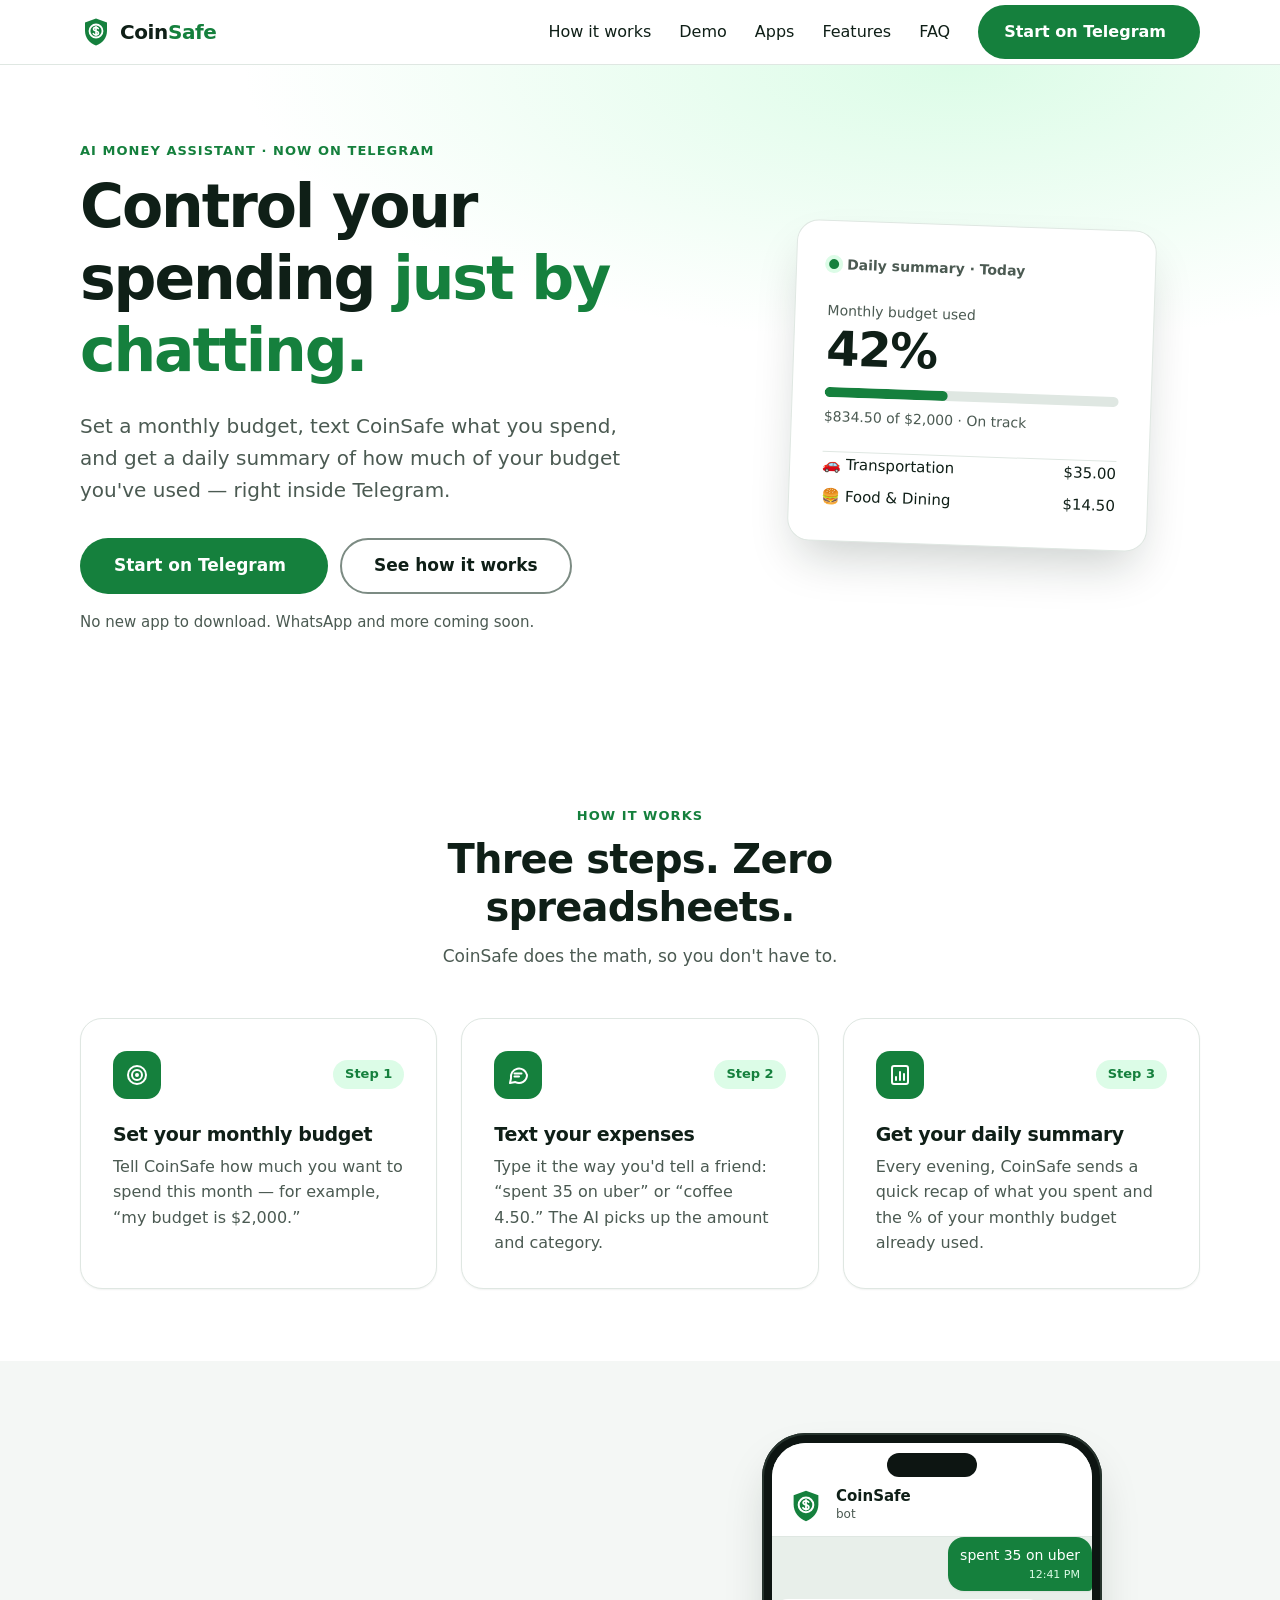
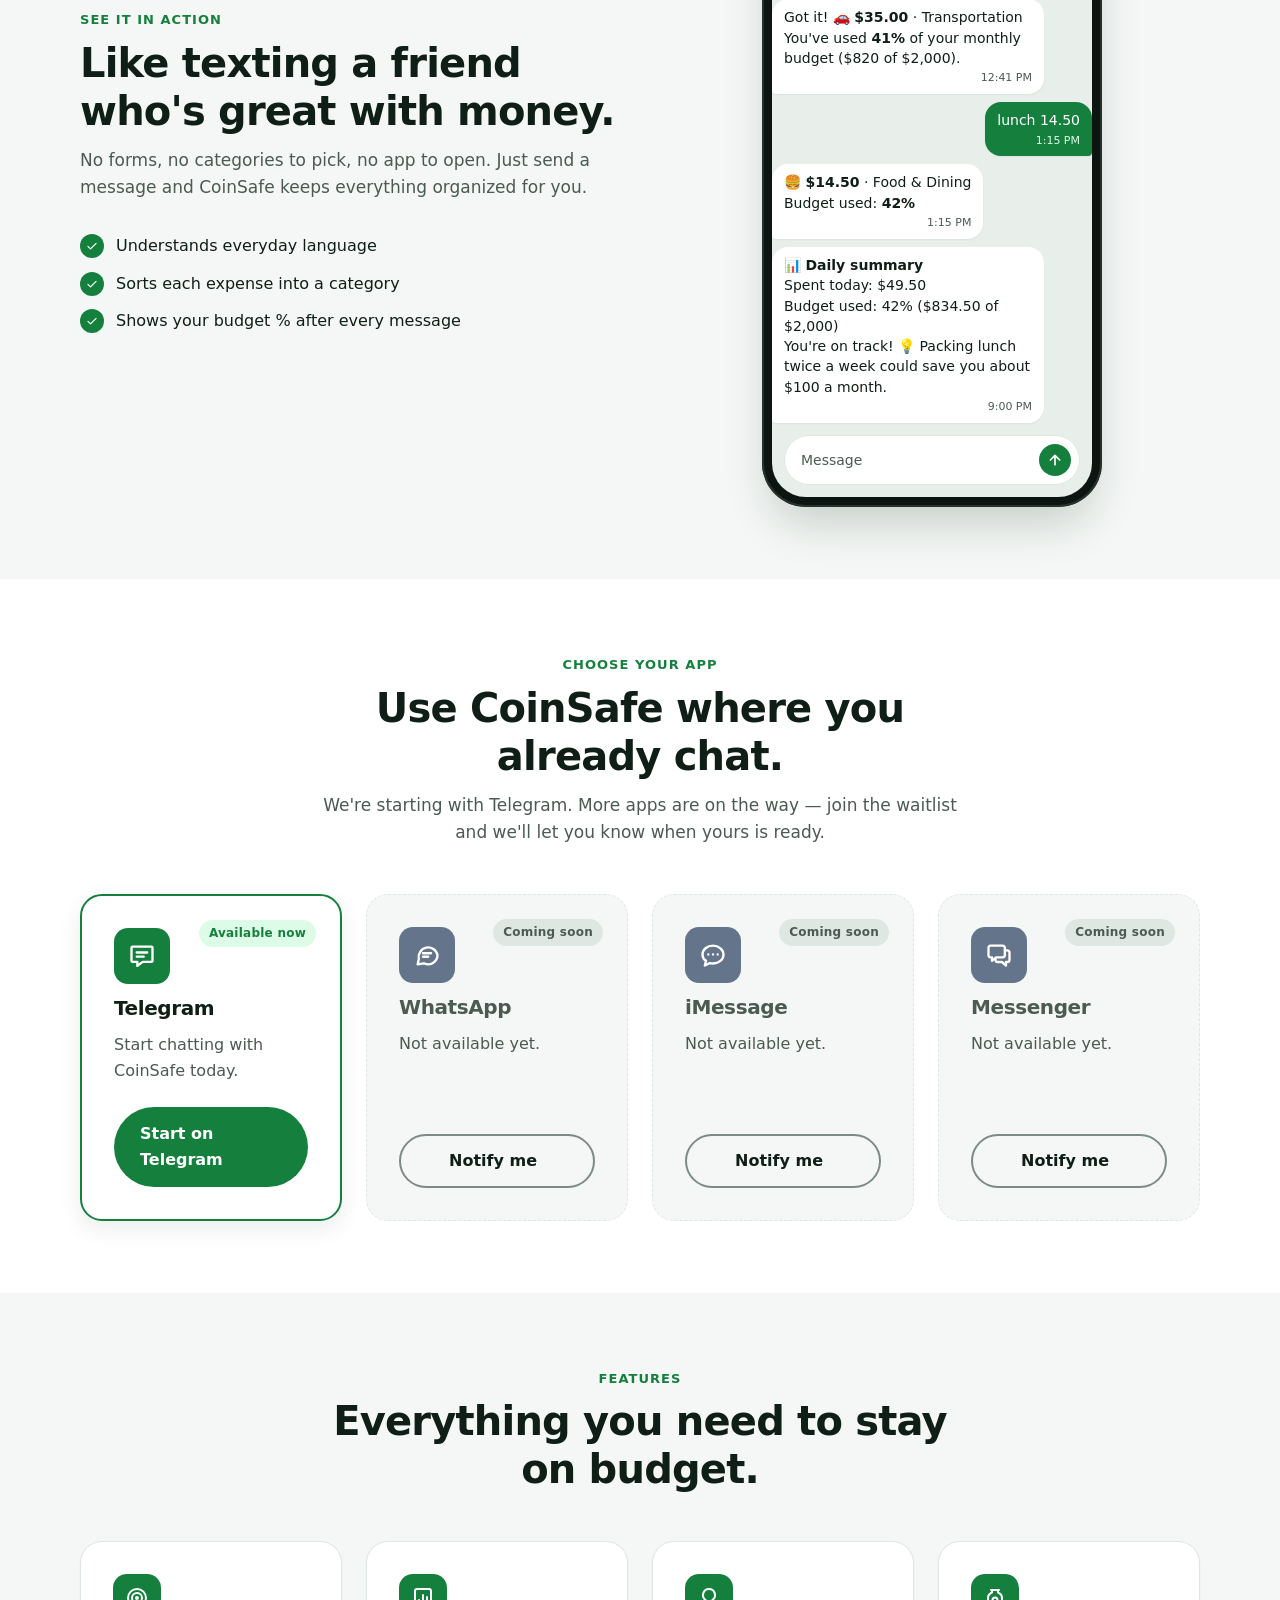
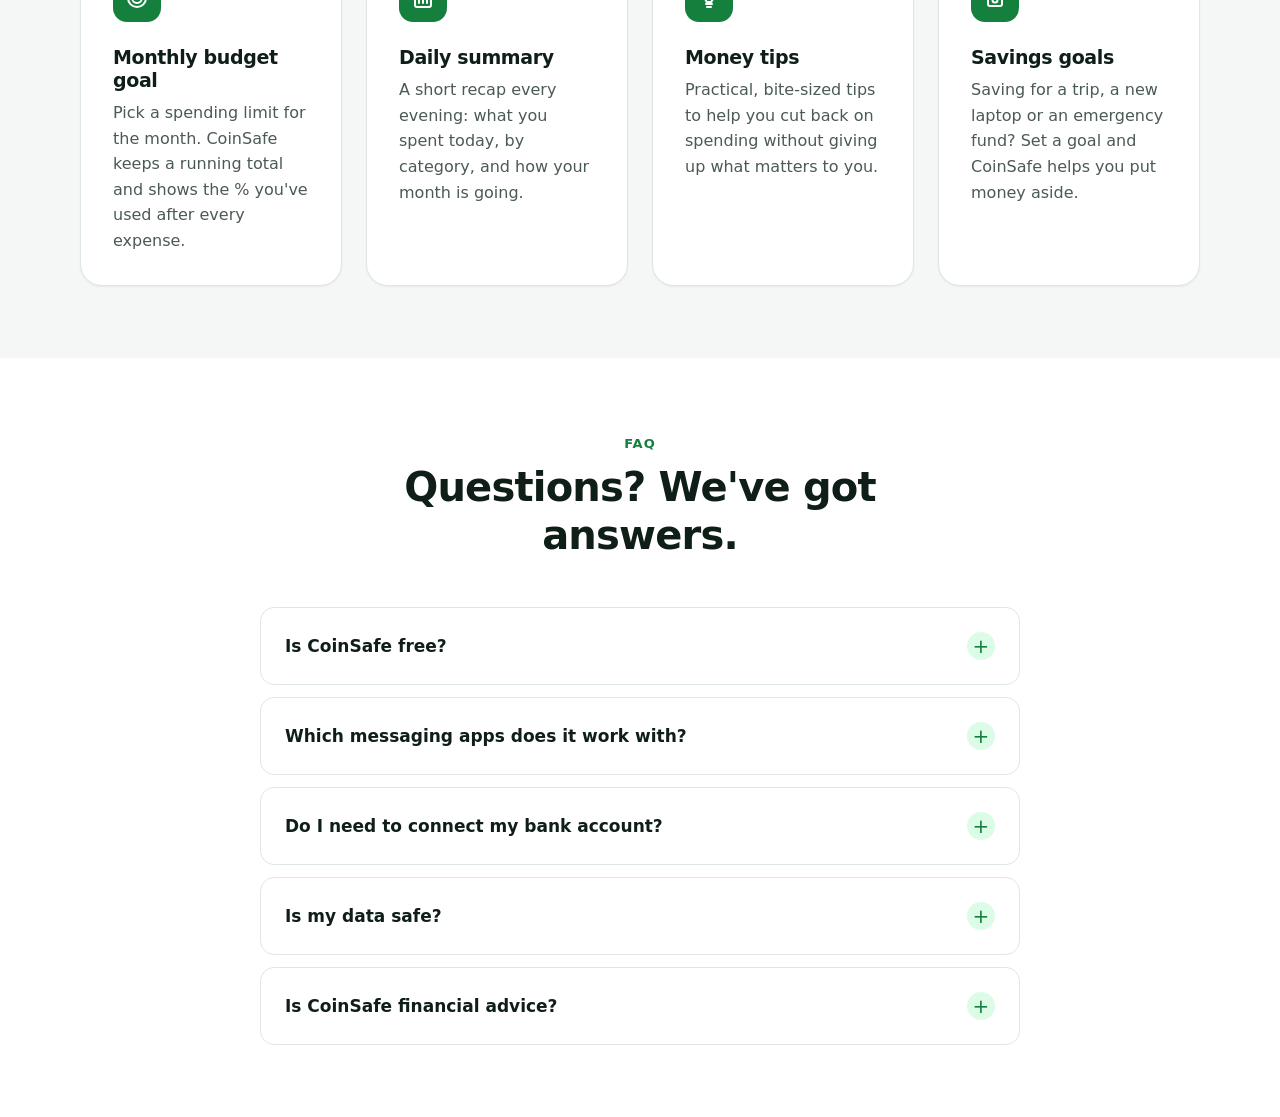
==== index.html @ ce244393 "Add features grid and FAQ accordion Co-Authored-By: Claude Opus 5.5 <noreply@anthropic.com>" ====
<!DOCTYPE html>
<html lang="en">
<head>
  <meta charset="UTF-8">
  <meta name="viewport" content="width=device-width, initial-scale=1">
  <title>CoinSafe — Your AI money assistant on Telegram</title>
  <meta name="description" content="Set a monthly budget, text your expenses to CoinSafe on Telegram, and get a daily summary of how much of your budget you've used.">
  <meta name="theme-color" content="#15803d">
  <meta name="color-scheme" content="light dark">

  <!-- Preview shown when the link is shared on social media / chat apps -->
  <meta property="og:type" content="website">
  <meta property="og:title" content="CoinSafe — Control your spending just by chatting">
  <meta property="og:description" content="An AI money assistant that lives in your messaging app. Now on Telegram.">

  <link rel="icon" href="assets/logo.svg" type="image/svg+xml">
  <link rel="stylesheet" href="styles.css">

  <!-- Adds the "js" class right away, so CSS knows JavaScript is available
       (used to hide elements that will be animated in on scroll). -->
  <script>document.documentElement.classList.add('js');</script>
  <!-- "defer" = download now, but only run after the HTML has been read -->
  <script src="script.js" defer></script>
</head>
<body>
  <!-- Lets keyboard users jump straight past the menu -->
  <a class="skip-link" href="#main">Skip to main content</a>

  <!-- =====================================================
       1. HEADER — logo + navigation
       ===================================================== -->
  <header class="site-header">
    <div class="container header-inner">
      <a class="logo" href="#main" aria-label="CoinSafe — back to top">
        <!-- Logo drawn in SVG: a shield (safety) with a coin (money) -->
        <svg viewBox="0 0 32 32" aria-hidden="true">
          <path d="M16 2.5 27 6.5v8.2c0 6.9-4.6 12.6-11 14.8C9.6 27.3 5 21.6 5 14.7V6.5L16 2.5z" fill="#15803d"/>
          <circle cx="16" cy="15" r="6.5" fill="none" stroke="#fff" stroke-width="1.8"/>
          <path d="M16 10.6v8.8M18.3 12.6c-.4-.7-1.3-1.2-2.4-1.2-1.4 0-2.4.8-2.4 1.8 0 2.5 5 1.3 5 3.8 0 1.1-1.1 1.9-2.6 1.9-1.1 0-2.1-.5-2.6-1.3" fill="none" stroke="#fff" stroke-width="1.6" stroke-linecap="round"/>
        </svg>
        <span>Coin<span class="logo-accent">Safe</span></span>
      </a>

      <!-- Hamburger button (mobile only). aria-expanded tells screen
           readers whether the menu is open; script.js updates it. -->
      <button class="nav-toggle" type="button" aria-expanded="false" aria-controls="site-nav" aria-label="Open menu">
        <span class="nav-toggle__bar"></span>
        <span class="nav-toggle__bar"></span>
        <span class="nav-toggle__bar"></span>
      </button>

      <nav id="site-nav" class="site-nav" aria-label="Main">
        <ul class="nav-list" role="list">
          <li><a class="nav-link" href="#how-it-works">How it works</a></li>
          <li><a class="nav-link" href="#demo">Demo</a></li>
          <li><a class="nav-link" href="#apps">Apps</a></li>
          <li><a class="nav-link" href="#features">Features</a></li>
          <li><a class="nav-link" href="#faq">FAQ</a></li>
          <li class="nav-cta">
            <!-- TODO: replace SEU_BOT_AQUI with your bot's username -->
            <a class="btn btn--primary" href="https://t.me/SEU_BOT_AQUI" target="_blank" rel="noopener noreferrer">
              Start on Telegram<span class="visually-hidden"> (opens in a new tab)</span>
            </a>
          </li>
        </ul>
      </nav>
    </div>
  </header>

  <main id="main">
    <!-- =====================================================
         2. HERO — the first thing visitors see
         ===================================================== -->
    <section class="hero" aria-labelledby="hero-title">
      <div class="container hero-inner">
        <div class="hero-content">
          <p class="eyebrow">AI money assistant · Now on Telegram</p>
          <h1 id="hero-title" class="hero-title">
            Control your spending <span class="text-accent">just by chatting.</span>
          </h1>
          <p class="hero-subtitle">
            Set a monthly budget, text CoinSafe what you spend, and get a daily
            summary of how much of your budget you've used — right inside Telegram.
          </p>
          <div class="hero-actions">
            <!-- TODO: replace SEU_BOT_AQUI with your bot's username -->
            <a class="btn btn--primary btn--lg" href="https://t.me/SEU_BOT_AQUI" target="_blank" rel="noopener noreferrer">
              Start on Telegram<span class="visually-hidden"> (opens in a new tab)</span>
            </a>
            <a class="btn btn--secondary btn--lg" href="#how-it-works">See how it works</a>
          </div>
          <p class="hero-note">No new app to download. WhatsApp and more coming soon.</p>
        </div>

        <!-- Decorative preview card. aria-hidden hides it from screen
             readers because the same info is in the chat demo below. -->
        <div class="hero-visual" aria-hidden="true">
          <div class="summary-card">
            <p class="summary-card__header"><span class="summary-card__dot"></span>Daily summary · Today</p>
            <p class="summary-card__label">Monthly budget used</p>
            <p class="summary-card__value">42%</p>
            <!-- The bar width comes from the --value variable -->
            <div class="progress"><div class="progress__bar" style="--value: 42%"></div></div>
            <p class="summary-card__meta">$834.50 of $2,000 · On track</p>
            <ul class="summary-card__list" role="list">
              <li><span>🚗 Transportation</span><span>$35.00</span></li>
              <li><span>🍔 Food &amp; Dining</span><span>$14.50</span></li>
            </ul>
          </div>
        </div>
      </div>
    </section>

    <!-- =====================================================
         3. HOW IT WORKS — 3 steps
         ===================================================== -->
    <section id="how-it-works" class="section" aria-labelledby="how-title">
      <div class="container">
        <header class="section-header reveal">
          <p class="eyebrow">How it works</p>
          <h2 id="how-title" class="section-title">Three steps. Zero spreadsheets.</h2>
          <p class="section-subtitle">CoinSafe does the math, so you don't have to.</p>
        </header>

        <!-- An ordered list (<ol>) because the steps have an order -->
        <ol class="steps reveal-group" role="list">
          <li class="card step reveal">
            <div class="step__top">
              <span class="icon-badge"><img src="assets/icons/target.svg" alt="Target icon" width="24" height="24"></span>
              <span class="step__number">Step 1</span>
            </div>
            <h3>Set your monthly budget</h3>
            <p>Tell CoinSafe how much you want to spend this month — for example, “my budget is $2,000.”</p>
          </li>
          <li class="card step reveal">
            <div class="step__top">
              <span class="icon-badge"><img src="assets/icons/chat.svg" alt="Chat bubble icon" width="24" height="24"></span>
              <span class="step__number">Step 2</span>
            </div>
            <h3>Text your expenses</h3>
            <p>Type it the way you'd tell a friend: “spent 35 on uber” or “coffee 4.50.” The AI picks up the amount and category.</p>
          </li>
          <li class="card step reveal">
            <div class="step__top">
              <span class="icon-badge"><img src="assets/icons/chart.svg" alt="Bar chart icon" width="24" height="24"></span>
              <span class="step__number">Step 3</span>
            </div>
            <h3>Get your daily summary</h3>
            <p>Every evening, CoinSafe sends a quick recap of what you spent and the % of your monthly budget already used.</p>
          </li>
        </ol>
      </div>
    </section>

    <!-- =====================================================
         4. DEMO — phone mockup with a sample conversation
         ===================================================== -->
    <section id="demo" class="section section--alt" aria-labelledby="demo-title">
      <div class="container demo-inner">
        <div class="demo-text reveal">
          <p class="eyebrow">See it in action</p>
          <h2 id="demo-title" class="section-title">Like texting a friend who's great with money.</h2>
          <p class="section-subtitle">
            No forms, no categories to pick, no app to open. Just send a message
            and CoinSafe keeps everything organized for you.
          </p>
          <ul class="checklist" role="list">
            <li>Understands everyday language</li>
            <li>Sorts each expense into a category</li>
            <li>Shows your budget % after every message</li>
          </ul>
        </div>

        <!-- The phone is pure HTML/CSS. The conversation is a real list,
             so screen readers can read it in order. -->
        <div class="phone reveal">
          <div class="phone__screen">
            <div class="chat-header">
              <svg class="chat-header__avatar" viewBox="0 0 32 32" aria-hidden="true">
                <path d="M16 2.5 27 6.5v8.2c0 6.9-4.6 12.6-11 14.8C9.6 27.3 5 21.6 5 14.7V6.5L16 2.5z" fill="#15803d"/>
                <circle cx="16" cy="15" r="6.5" fill="none" stroke="#fff" stroke-width="1.8"/>
                <path d="M16 10.6v8.8M18.3 12.6c-.4-.7-1.3-1.2-2.4-1.2-1.4 0-2.4.8-2.4 1.8 0 2.5 5 1.3 5 3.8 0 1.1-1.1 1.9-2.6 1.9-1.1 0-2.1-.5-2.6-1.3" fill="none" stroke="#fff" stroke-width="1.6" stroke-linecap="round"/>
              </svg>
              <div>
                <p class="chat-header__name">CoinSafe</p>
                <p class="chat-header__status">bot</p>
              </div>
            </div>

            <ol class="chat" role="list" aria-label="Example conversation with the CoinSafe bot">
              <li class="msg msg--user">
                <span class="visually-hidden">You: </span>spent 35 on uber
                <span class="msg__time">12:41 PM</span>
              </li>
              <li class="msg msg--bot">
                <span class="visually-hidden">CoinSafe: </span>Got it! 🚗 <strong>$35.00</strong> · Transportation<br>
                You've used <strong>41%</strong> of your monthly budget ($820 of $2,000).
                <span class="msg__time">12:41 PM</span>
              </li>
              <li class="msg msg--user">
                <span class="visually-hidden">You: </span>lunch 14.50
                <span class="msg__time">1:15 PM</span>
              </li>
              <li class="msg msg--bot">
                <span class="visually-hidden">CoinSafe: </span>🍔 <strong>$14.50</strong> · Food &amp; Dining<br>
                Budget used: <strong>42%</strong>
                <span class="msg__time">1:15 PM</span>
              </li>
              <li class="msg msg--bot">
                <span class="visually-hidden">CoinSafe: </span>📊 <strong>Daily summary</strong><br>
                Spent today: $49.50<br>
                Budget used: 42% ($834.50 of $2,000)<br>
                You're on track! 💡 Packing lunch twice a week could save you about $100 a month.
                <span class="msg__time">9:00 PM</span>
              </li>
            </ol>

            <!-- Fake input bar, just for looks -->
            <div class="chat-input" aria-hidden="true">
              <span>Message</span>
              <span class="chat-input__send">
                <svg viewBox="0 0 24 24" width="16" height="16" fill="none" stroke="#fff" stroke-width="2.5" stroke-linecap="round" stroke-linejoin="round"><path d="M12 19V5M5 12l7-7 7 7"/></svg>
              </span>
            </div>
          </div>
        </div>
      </div>
    </section>

    <!-- =====================================================
         5. CHOOSE YOUR APP — Telegram live, others coming soon
         Icons are generic chat bubbles, not official logos.
         ===================================================== -->
    <section id="apps" class="section" aria-labelledby="apps-title">
      <div class="container">
        <header class="section-header reveal">
          <p class="eyebrow">Choose your app</p>
          <h2 id="apps-title" class="section-title">Use CoinSafe where you already chat.</h2>
          <p class="section-subtitle">
            We're starting with Telegram. More apps are on the way — join the
            waitlist and we'll let you know when yours is ready.
          </p>
        </header>

        <ul class="apps-grid reveal-group" role="list">
          <li class="app-card app-card--active reveal">
            <span class="badge badge--live">Available now</span>
            <span class="icon-badge icon-badge--lg"><img src="assets/icons/chat-square.svg" alt="Chat bubble icon" width="28" height="28"></span>
            <h3>Telegram</h3>
            <p>Start chatting with CoinSafe today.</p>
            <!-- TODO: replace SEU_BOT_AQUI with your bot's username -->
            <a class="btn btn--primary btn--block" href="https://t.me/SEU_BOT_AQUI" target="_blank" rel="noopener noreferrer">
              Start on Telegram<span class="visually-hidden"> (opens in a new tab)</span>
            </a>
          </li>

          <!-- "Coming soon" cards: the card itself is not a link.
               Only the "Notify me" button is interactive.
               data-notify tells script.js which app to pre-select. -->
          <li class="app-card app-card--soon reveal">
            <span class="badge badge--soon">Coming soon</span>
            <span class="icon-badge icon-badge--lg"><img src="assets/icons/chat.svg" alt="Chat bubble icon" width="28" height="28"></span>
            <h3>WhatsApp</h3>
            <p>Not available yet.</p>
            <button class="btn btn--secondary btn--block" type="button" data-notify="whatsapp" aria-haspopup="dialog">
              Notify me<span class="visually-hidden"> when CoinSafe is on WhatsApp</span>
            </button>
          </li>
          <li class="app-card app-card--soon reveal">
            <span class="badge badge--soon">Coming soon</span>
            <span class="icon-badge icon-badge--lg"><img src="assets/icons/chat-dots.svg" alt="Chat bubble with dots icon" width="28" height="28"></span>
            <h3>iMessage</h3>
            <p>Not available yet.</p>
            <button class="btn btn--secondary btn--block" type="button" data-notify="imessage" aria-haspopup="dialog">
              Notify me<span class="visually-hidden"> when CoinSafe is on iMessage</span>
            </button>
          </li>
          <li class="app-card app-card--soon reveal">
            <span class="badge badge--soon">Coming soon</span>
            <span class="icon-badge icon-badge--lg"><img src="assets/icons/chats.svg" alt="Two chat bubbles icon" width="28" height="28"></span>
            <h3>Messenger</h3>
            <p>Not available yet.</p>
            <button class="btn btn--secondary btn--block" type="button" data-notify="messenger" aria-haspopup="dialog">
              Notify me<span class="visually-hidden"> when CoinSafe is on Messenger</span>
            </button>
          </li>
        </ul>
      </div>
    </section>

    <!-- =====================================================
         7. FEATURES
         ===================================================== -->
    <section id="features" class="section section--alt" aria-labelledby="features-title">
      <div class="container">
        <header class="section-header reveal">
          <p class="eyebrow">Features</p>
          <h2 id="features-title" class="section-title">Everything you need to stay on budget.</h2>
        </header>

        <ul class="features-grid reveal-group" role="list">
          <li class="card feature-card reveal">
            <span class="icon-badge"><img src="assets/icons/target.svg" alt="Target icon" width="24" height="24"></span>
            <h3>Monthly budget goal</h3>
            <p>Pick a spending limit for the month. CoinSafe keeps a running total and shows the % you've used after every expense.</p>
          </li>
          <li class="card feature-card reveal">
            <span class="icon-badge"><img src="assets/icons/chart.svg" alt="Bar chart icon" width="24" height="24"></span>
            <h3>Daily summary</h3>
            <p>A short recap every evening: what you spent today, by category, and how your month is going.</p>
          </li>
          <li class="card feature-card reveal">
            <span class="icon-badge"><img src="assets/icons/lightbulb.svg" alt="Light bulb icon" width="24" height="24"></span>
            <h3>Money tips</h3>
            <p>Practical, bite-sized tips to help you cut back on spending without giving up what matters to you.</p>
          </li>
          <li class="card feature-card reveal">
            <span class="icon-badge"><img src="assets/icons/savings.svg" alt="Savings jar icon" width="24" height="24"></span>
            <h3>Savings goals</h3>
            <p>Saving for a trip, a new laptop or an emergency fund? Set a goal and CoinSafe helps you put money aside.</p>
          </li>
        </ul>
      </div>
    </section>

    <!-- =====================================================
         8. FAQ — <details>/<summary> is a native accordion:
         keyboard-accessible with zero JavaScript.
         name="faq" makes only one answer open at a time
         (in browsers that support it).
         ===================================================== -->
    <section id="faq" class="section" aria-labelledby="faq-title">
      <div class="container">
        <header class="section-header reveal">
          <p class="eyebrow">FAQ</p>
          <h2 id="faq-title" class="section-title">Questions? We've got answers.</h2>
        </header>

        <div class="faq-list">
          <details class="faq-item reveal" name="faq">
            <summary>Is CoinSafe free?</summary>
            <div class="faq-answer">
              <p>CoinSafe is in early access and free to try. If we ever introduce paid plans, we'll tell you clearly before anything changes.</p>
            </div>
          </details>

          <details class="faq-item reveal" name="faq">
            <summary>Which messaging apps does it work with?</summary>
            <div class="faq-answer">
              <p>Right now, CoinSafe works on Telegram only. WhatsApp, iMessage and Messenger are coming soon — <a href="#apps">join the waitlist</a> to hear when your app is ready.</p>
            </div>
          </details>

          <details class="faq-item reveal" name="faq">
            <summary>Do I need to connect my bank account?</summary>
            <div class="faq-answer">
              <p>No. You simply tell CoinSafe what you spent by sending a message. It doesn't ask for your bank login or card numbers.</p>
            </div>
          </details>

          <details class="faq-item reveal" name="faq">
            <summary>Is my data safe?</summary>
            <div class="faq-answer">
              <p>We aim to collect only what's needed to track your spending and send your summaries, and we're continuing to improve how we protect it. Please avoid sharing sensitive information like passwords or full card numbers in the chat. You can read more in our <a href="privacy.html">Privacy Policy</a>.</p>
            </div>
          </details>

          <details class="faq-item reveal" name="faq">
            <summary>Is CoinSafe financial advice?</summary>
            <div class="faq-answer">
              <p>No. CoinSafe's tips are general, educational information to help you build better money habits. For decisions about investing, taxes or debt, talk to a qualified professional.</p>
            </div>
          </details>
        </div>
      </div>
    </section>

    <!-- SECTIONS -->
  </main>

  <!-- =====================================================
       6. WAITLIST — pop-up form opened by "Notify me"
       <dialog> is a native HTML pop-up: it traps focus,
       closes with Esc and darkens the page behind it.
       ===================================================== -->
  <dialog id="waitlist-dialog" class="dialog" aria-labelledby="waitlist-title">
    <div class="dialog__content">
      <button class="dialog__close" type="button" data-close-dialog aria-label="Close">
        <svg viewBox="0 0 24 24" width="22" height="22" fill="none" stroke="currentColor" stroke-width="2" stroke-linecap="round" aria-hidden="true"><path d="M6 6l12 12M18 6L6 18"/></svg>
      </button>

      <!-- View 1: the form -->
      <div data-waitlist-form-view>
        <h2 id="waitlist-title">Get notified</h2>
        <p class="dialog__text">Leave your email and pick the apps you use. We'll let you know when CoinSafe arrives there.</p>

        <!-- novalidate: we show our own friendly error messages via JS -->
        <form id="waitlist-form" class="waitlist-form" novalidate>
          <div class="field">
            <label class="field__label" for="waitlist-email">Email address</label>
            <input class="input" type="email" id="waitlist-email" name="email" autocomplete="email"
                   placeholder="you@example.com" required aria-describedby="waitlist-email-error">
            <p class="field__error" id="waitlist-email-error" aria-live="polite"></p>
          </div>

          <!-- fieldset + legend group the checkboxes under one question -->
          <fieldset class="field fieldset" aria-describedby="waitlist-apps-error">
            <legend class="field__label">Which apps do you want?</legend>
            <div class="checkbox-group">
              <label class="checkbox"><input type="checkbox" name="apps" value="whatsapp"> WhatsApp</label>
              <label class="checkbox"><input type="checkbox" name="apps" value="imessage"> iMessage</label>
              <label class="checkbox"><input type="checkbox" name="apps" value="messenger"> Messenger</label>
            </div>
            <p class="field__error" id="waitlist-apps-error" aria-live="polite"></p>
          </fieldset>

          <button class="btn btn--primary btn--block" type="submit">Join the waitlist</button>
          <p class="field__error form-error" aria-live="polite" data-form-error></p>
          <p class="form-note">We'll only use your email to tell you about CoinSafe launches.</p>
        </form>
      </div>

      <!-- View 2: success message (hidden until the form is sent) -->
      <div class="dialog__success" data-waitlist-success hidden tabindex="-1">
        <span class="success-icon"><img src="assets/icons/check.svg" alt="" width="28" height="28"></span>
        <h2>You're on the list!</h2>
        <p class="dialog__text">Thanks! We'll email <strong data-success-email></strong> as soon as CoinSafe is ready on your app.</p>
        <button class="btn btn--primary btn--block" type="button" data-close-dialog>Done</button>
      </div>
    </div>
  </dialog>

  <!-- FOOTER -->
</body>
</html>
---- styles.css ----
/* =========================================================
   CoinSafe — styles.css

   Mobile-first: the base styles are for small screens.
   Media queries with (min-width: ...) add layout for
   bigger screens.
   ========================================================= */


/* ---------------------------------------------------------
   1. Design tokens (CSS variables)
   Change a value here and it updates everywhere.
   --------------------------------------------------------- */
:root {
  /* Brand colors that never change between light/dark mode */
  --color-brand: #15803d;          /* logo, icon badges, user chat bubbles */
  --color-icon-muted: #64748b;     /* "coming soon" icons */

  /* Light mode (default) */
  --color-primary: #15803d;        /* buttons, links, accents */
  --color-primary-hover: #166534;
  --color-on-primary: #ffffff;     /* text placed on top of --color-primary */
  --color-primary-soft: #dcfce7;   /* light green backgrounds */
  --color-bg: #ffffff;
  --color-surface: #f4f7f5;        /* alternate sections */
  --color-surface-raised: #ffffff; /* cards */
  --color-text: #0f1f17;
  --color-muted: #4b5a52;
  --color-border: #dfe7e2;
  --color-input-border: #7c8b83;
  --color-error: #b91c1c;
  --chat-bg: #e8efea;

  --shadow-sm: 0 1px 2px rgb(15 31 23 / 0.06);
  --shadow: 0 8px 24px rgb(15 31 23 / 0.08);
  --shadow-lg: 0 24px 48px -12px rgb(15 31 23 / 0.22);

  /* Spacing scale (1rem = 16px) */
  --space-1: 0.25rem;
  --space-2: 0.5rem;
  --space-3: 0.75rem;
  --space-4: 1rem;
  --space-5: 1.5rem;
  --space-6: 2rem;
  --space-7: 3rem;
  --space-8: 4.5rem;
  --space-9: 6rem;

  --radius-sm: 10px;
  --radius: 14px;
  --radius-lg: 22px;
  --radius-full: 999px;

  --container: 1120px;
  --font-sans: system-ui, -apple-system, "Segoe UI", Roboto, "Helvetica Neue", Arial, sans-serif;
  --transition: 200ms ease;
}

/* Dark mode: follows the user's operating system setting.
   We only redefine the variables — every rule that uses them
   updates automatically. */
@media (prefers-color-scheme: dark) {
  :root {
    --color-primary: #4ade80;
    --color-primary-hover: #86efac;
    --color-on-primary: #052e16;
    --color-primary-soft: #133524;
    --color-bg: #0b1310;
    --color-surface: #111c17;
    --color-surface-raised: #16241e;
    --color-text: #e8f0eb;
    --color-muted: #a6b8ae;
    --color-border: #24352d;
    --color-input-border: #5f7268;
    --color-error: #f87171;
    --chat-bg: #0e1814;

    --shadow-sm: 0 1px 2px rgb(0 0 0 / 0.3);
    --shadow: 0 8px 24px rgb(0 0 0 / 0.35);
    --shadow-lg: 0 24px 48px -12px rgb(0 0 0 / 0.6);
  }
}


/* ---------------------------------------------------------
   2. Reset & base
   --------------------------------------------------------- */
*,
*::before,
*::after {
  box-sizing: border-box; /* padding/border are included in width */
}

* {
  margin: 0;
}

/* Smooth scrolling for menu links — only if the user is OK with motion */
@media (prefers-reduced-motion: no-preference) {
  html {
    scroll-behavior: smooth;
  }
}

body {
  font-family: var(--font-sans);
  font-size: 1rem;
  line-height: 1.6;
  color: var(--color-text);
  background: var(--color-bg);
  -webkit-font-smoothing: antialiased;
}

img,
svg {
  display: block;
  max-width: 100%;
}

a {
  color: var(--color-primary);
}

a:hover {
  color: var(--color-primary-hover);
}

button,
input {
  font: inherit;
  color: inherit;
}

h1,
h2,
h3 {
  line-height: 1.2;
  letter-spacing: -0.02em;
}

ul[role="list"],
ol[role="list"] {
  list-style: none;
  padding: 0;
}

/* A clear focus ring, shown only when navigating with the keyboard */
:focus-visible {
  outline: 3px solid var(--color-primary);
  outline-offset: 3px;
}

/* Stops the sticky header from covering section titles after a menu click */
[id] {
  scroll-margin-top: 80px;
}


/* ---------------------------------------------------------
   3. Reusable pieces (utilities & components)
   --------------------------------------------------------- */

/* Centers content and keeps a 1rem gap from the screen edges */
.container {
  width: min(100% - 2rem, var(--container));
  margin-inline: auto;
}

/* Hidden on screen, but still read by screen readers */
.visually-hidden {
  position: absolute !important;
  width: 1px;
  height: 1px;
  padding: 0;
  margin: -1px;
  overflow: hidden;
  clip: rect(0, 0, 0, 0);
  white-space: nowrap;
  border: 0;
}

.skip-link {
  position: absolute;
  top: -100px;
  left: var(--space-4);
  z-index: 100;
  padding: var(--space-3) var(--space-4);
  border-radius: var(--radius-sm);
  background: var(--color-brand);
  color: #fff;
  font-weight: 600;
}

.skip-link:focus {
  top: var(--space-4);
  color: #fff;
}

/* Sections */
.section {
  padding-block: var(--space-8);
}

.section--alt {
  background: var(--color-surface);
}

.section-header {
  max-width: 640px;
  margin: 0 auto var(--space-7);
  text-align: center;
}

.eyebrow {
  display: inline-block;
  margin-bottom: var(--space-2);
  font-size: 0.8125rem;
  font-weight: 700;
  letter-spacing: 0.08em;
  text-transform: uppercase;
  color: var(--color-primary);
}

/* clamp(min, preferred, max): font grows with the screen, within limits */
.section-title {
  font-size: clamp(1.75rem, 1.2rem + 2.5vw, 2.5rem);
}

.section-subtitle {
  margin-top: var(--space-3);
  font-size: 1.0625rem;
  color: var(--color-muted);
}

/* Buttons */
.btn {
  display: inline-flex;
  align-items: center;
  justify-content: center;
  gap: var(--space-2);
  min-height: 48px; /* big enough to tap with a thumb */
  padding: var(--space-3) var(--space-5);
  border: 2px solid transparent;
  border-radius: var(--radius-full);
  font-weight: 600;
  text-decoration: none;
  cursor: pointer;
  transition: background-color var(--transition), border-color var(--transition),
              color var(--transition), transform var(--transition);
}

.btn:active {
  transform: translateY(1px);
}

.btn--primary {
  background: var(--color-primary);
  color: var(--color-on-primary);
}

.btn--primary:hover {
  background: var(--color-primary-hover);
  color: var(--color-on-primary);
}

.btn--secondary {
  background: transparent;
  border-color: var(--color-input-border);
  color: var(--color-text);
}

.btn--secondary:hover {
  border-color: var(--color-primary);
  color: var(--color-primary);
}

.btn--lg {
  min-height: 56px;
  padding-inline: var(--space-6);
  font-size: 1.0625rem;
}

.btn--block {
  width: 100%;
}

/* Green square that holds a white icon */
.icon-badge {
  display: grid;
  place-items: center;
  flex-shrink: 0;
  width: 48px;
  height: 48px;
  border-radius: var(--radius);
  background: var(--color-brand);
}

.icon-badge img {
  width: 24px;
  height: 24px;
}

.icon-badge--lg {
  width: 56px;
  height: 56px;
}

.icon-badge--lg img {
  width: 28px;
  height: 28px;
}

/* Cards */
.card {
  padding: var(--space-6);
  border: 1px solid var(--color-border);
  border-radius: var(--radius-lg);
  background: var(--color-surface-raised);
  box-shadow: var(--shadow-sm);
}

.card h3 {
  font-size: 1.1875rem;
}

.card p {
  margin-top: var(--space-2);
  color: var(--color-muted);
}


/* ---------------------------------------------------------
   4. Header
   --------------------------------------------------------- */
.site-header {
  position: sticky; /* stays at the top while scrolling */
  top: 0;
  z-index: 50;
  border-bottom: 1px solid var(--color-border);
  background: var(--color-bg); /* fallback for older browsers */
  background: color-mix(in srgb, var(--color-bg) 90%, transparent);
  -webkit-backdrop-filter: blur(12px);
  backdrop-filter: blur(12px);
}

.header-inner {
  display: flex;
  flex-wrap: wrap;
  align-items: center;
  justify-content: space-between;
  gap: var(--space-2) var(--space-4);
  min-height: 64px;
}

.logo {
  display: inline-flex;
  align-items: center;
  gap: var(--space-2);
  font-size: 1.25rem;
  font-weight: 800;
  letter-spacing: -0.02em;
  color: var(--color-text);
  text-decoration: none;
}

.logo:hover {
  color: var(--color-text);
}

.logo svg {
  width: 32px;
  height: 32px;
}

.logo-accent {
  color: var(--color-primary);
}

/* Hamburger: hidden unless JavaScript is running (class "js" on <html>) */
.nav-toggle {
  display: none;
  flex-direction: column;
  justify-content: center;
  gap: 5px;
  width: 44px;
  height: 44px;
  padding: 0 11px;
  border: 1px solid var(--color-border);
  border-radius: var(--radius-sm);
  background: transparent;
  cursor: pointer;
}

.js .nav-toggle {
  display: inline-flex;
}

.nav-toggle__bar {
  display: block;
  width: 100%;
  height: 2px;
  border-radius: 2px;
  background: var(--color-text);
  transition: transform var(--transition), opacity var(--transition);
}

/* When open, the 3 bars turn into an "X" */
.nav-toggle[aria-expanded="true"] .nav-toggle__bar:nth-child(1) {
  transform: translateY(7px) rotate(45deg);
}

.nav-toggle[aria-expanded="true"] .nav-toggle__bar:nth-child(2) {
  opacity: 0;
}

.nav-toggle[aria-expanded="true"] .nav-toggle__bar:nth-child(3) {
  transform: translateY(-7px) rotate(-45deg);
}

/* Without JS the links simply wrap below the logo */
.site-nav {
  width: 100%;
}

.nav-list {
  display: flex;
  flex-wrap: wrap;
  gap: var(--space-1);
  padding-bottom: var(--space-2);
}

/* With JS (mobile): the menu becomes a dropdown, hidden until opened */
.js .site-nav {
  display: none;
  position: absolute;
  top: 100%;
  left: 0;
  right: 0;
  padding: var(--space-3) var(--space-4) var(--space-5);
  border-bottom: 1px solid var(--color-border);
  background: var(--color-bg);
  box-shadow: var(--shadow);
}

.js .site-nav.is-open {
  display: block;
}

.js .nav-list {
  flex-direction: column;
  padding: 0;
}

.nav-link {
  display: block;
  padding: var(--space-3);
  border-radius: var(--radius-sm);
  font-weight: 500;
  color: var(--color-text);
  text-decoration: none;
}

.nav-link:hover {
  background: var(--color-surface);
  color: var(--color-primary);
}

.nav-cta {
  margin-top: var(--space-2);
}

.nav-cta .btn {
  width: 100%;
}

/* Desktop: menu always visible, in a row */
@media (min-width: 900px) {
  .header-inner {
    flex-wrap: nowrap;
  }

  .js .nav-toggle {
    display: none;
  }

  .site-nav,
  .js .site-nav {
    display: block;
    position: static;
    width: auto;
    padding: 0;
    border: 0;
    background: none;
    box-shadow: none;
  }

  .nav-list,
  .js .nav-list {
    flex-direction: row;
    align-items: center;
    padding: 0;
  }

  .nav-link {
    padding: var(--space-2) var(--space-3);
  }

  .nav-cta {
    margin: 0 0 0 var(--space-3);
  }

  .nav-cta .btn {
    width: auto;
    min-height: 44px;
  }
}


/* ---------------------------------------------------------
   5. Hero
   --------------------------------------------------------- */
.hero {
  overflow: hidden;
  padding-block: var(--space-8) var(--space-9);
  /* soft green glow behind the content */
  background:
    radial-gradient(ellipse 80% 60% at 75% 0%, var(--color-primary-soft), transparent 70%),
    var(--color-bg);
}

.hero-inner {
  display: grid;
  align-items: center;
  gap: var(--space-7);
}

.hero-title {
  font-size: clamp(2.25rem, 1.4rem + 4.2vw, 3.75rem);
  font-weight: 800;
  letter-spacing: -0.035em;
}

.text-accent {
  color: var(--color-primary);
}

.hero-subtitle {
  max-width: 36rem;
  margin-top: var(--space-5);
  font-size: clamp(1.0625rem, 1rem + 0.4vw, 1.25rem);
  color: var(--color-muted);
}

.hero-actions {
  display: flex;
  flex-wrap: wrap;
  gap: var(--space-3);
  margin-top: var(--space-6);
}

.hero-actions .btn {
  flex: 1 1 auto; /* full-width buttons on small screens */
}

.hero-note {
  margin-top: var(--space-4);
  font-size: 0.9375rem;
  color: var(--color-muted);
}

/* The "daily summary" preview card */
.summary-card {
  max-width: 360px;
  margin-inline: auto;
  padding: var(--space-6);
  border: 1px solid var(--color-border);
  border-radius: var(--radius-lg);
  background: var(--color-surface-raised);
  box-shadow: var(--shadow-lg);
  transform: rotate(2deg);
}

.summary-card__header {
  display: flex;
  align-items: center;
  gap: var(--space-2);
  font-size: 0.875rem;
  font-weight: 600;
  color: var(--color-muted);
}

.summary-card__dot {
  width: 10px;
  height: 10px;
  border-radius: 50%;
  background: var(--color-primary);
  box-shadow: 0 0 0 4px var(--color-primary-soft);
}

.summary-card__label {
  margin-top: var(--space-5);
  font-size: 0.875rem;
  color: var(--color-muted);
}

.summary-card__value {
  font-size: 3rem;
  font-weight: 800;
  line-height: 1.1;
  letter-spacing: -0.03em;
}

.progress {
  height: 10px;
  margin-top: var(--space-3);
  overflow: hidden;
  border-radius: var(--radius-full);
  background: var(--color-border);
}

.progress__bar {
  width: var(--value, 0%);
  height: 100%;
  border-radius: inherit;
  background: var(--color-primary);
}

.summary-card__meta {
  margin-top: var(--space-2);
  font-size: 0.875rem;
  color: var(--color-muted);
}

.summary-card__list {
  display: grid;
  gap: var(--space-2);
  margin-top: var(--space-5);
  padding-top: var(--space-4);
  border-top: 1px solid var(--color-border);
  font-size: 0.9375rem;
}

.summary-card__list li {
  display: flex;
  justify-content: space-between;
}

@media (min-width: 900px) {
  .hero-inner {
    grid-template-columns: 1.15fr 0.85fr;
  }

  .hero-actions .btn {
    flex: 0 0 auto;
  }
}


/* ---------------------------------------------------------
   6. How it works
   --------------------------------------------------------- */
.steps {
  display: grid;
  gap: var(--space-5);
}

.step__top {
  display: flex;
  align-items: center;
  justify-content: space-between;
  margin-bottom: var(--space-5);
}

.step__number {
  padding: var(--space-1) var(--space-3);
  border-radius: var(--radius-full);
  background: var(--color-primary-soft);
  font-size: 0.8125rem;
  font-weight: 700;
  color: var(--color-primary);
}

@media (min-width: 768px) {
  .steps {
    grid-template-columns: repeat(3, 1fr);
  }
}


/* ---------------------------------------------------------
   7. Demo — phone mockup
   --------------------------------------------------------- */
.demo-inner {
  display: grid;
  align-items: center;
  gap: var(--space-7);
}

.checklist {
  display: grid;
  gap: var(--space-3);
  margin-top: var(--space-6);
}

.checklist li {
  display: flex;
  align-items: center;
  gap: var(--space-3);
  font-weight: 500;
}

/* The green check circle is a pseudo-element using check.svg */
.checklist li::before {
  content: "";
  flex-shrink: 0;
  width: 24px;
  height: 24px;
  border-radius: 50%;
  background: var(--color-brand) url("assets/icons/check.svg") center / 14px no-repeat;
}

.phone {
  position: relative;
  width: min(100%, 340px);
  margin-inline: auto;
  padding: 10px;
  border-radius: 44px;
  background: #0d1512;
  box-shadow: var(--shadow-lg), inset 0 0 0 2px #26332d;
}

/* The camera "notch" */
.phone::before {
  content: "";
  position: absolute;
  top: 20px;
  left: 50%;
  z-index: 1;
  width: 90px;
  height: 24px;
  border-radius: var(--radius-full);
  background: #0d1512;
  transform: translateX(-50%);
}

.phone__screen {
  display: flex;
  flex-direction: column;
  min-height: 580px;
  overflow: hidden;
  border-radius: 34px;
  background: var(--chat-bg);
}

.chat-header {
  display: flex;
  align-items: center;
  gap: var(--space-3);
  padding: 2.75rem var(--space-4) var(--space-3);
  border-bottom: 1px solid var(--color-border);
  background: var(--color-surface-raised);
}

.chat-header__avatar {
  width: 36px;
  height: 36px;
}

.chat-header__name {
  font-size: 0.9375rem;
  font-weight: 700;
  line-height: 1.2;
}

.chat-header__status {
  font-size: 0.75rem;
  color: var(--color-muted);
}

.chat {
  flex: 1;
  display: flex;
  flex-direction: column;
  gap: var(--space-2);
  padding: var(--space-4) var(--space-3);
}

.msg {
  max-width: 85%;
  padding: var(--space-2) var(--space-3);
  border-radius: 16px;
  font-size: 0.875rem;
  line-height: 1.45;
  box-shadow: var(--shadow-sm);
}

/* align-self pushes each bubble left (bot) or right (user) */
.msg--user {
  align-self: flex-end;
  border-bottom-right-radius: 4px;
  background: var(--color-brand);
  color: #fff;
}

.msg--bot {
  align-self: flex-start;
  border-bottom-left-radius: 4px;
  background: var(--color-surface-raised);
}

.msg__time {
  display: block;
  margin-top: 2px;
  font-size: 0.6875rem;
  text-align: right;
  color: var(--color-muted);
}

.msg--user .msg__time {
  color: #dcfce7;
}

.chat-input {
  display: flex;
  align-items: center;
  margin: var(--space-3);
  padding: var(--space-2) var(--space-2) var(--space-2) var(--space-4);
  border: 1px solid var(--color-border);
  border-radius: var(--radius-full);
  background: var(--color-surface-raised);
  font-size: 0.875rem;
  color: var(--color-muted);
}

.chat-input__send {
  display: grid;
  place-items: center;
  width: 32px;
  height: 32px;
  margin-left: auto;
  border-radius: 50%;
  background: var(--color-brand);
}

@media (min-width: 900px) {
  .demo-inner {
    grid-template-columns: 1fr 1fr;
  }
}


/* ---------------------------------------------------------
   8. Choose your app
   --------------------------------------------------------- */
.apps-grid {
  display: grid;
  gap: var(--space-5);
}

.app-card {
  position: relative;
  display: flex;
  flex-direction: column;
  align-items: flex-start;
  gap: var(--space-3);
  padding: var(--space-6);
  border: 1px solid var(--color-border);
  border-radius: var(--radius-lg);
  background: var(--color-surface-raised);
}

.app-card h3 {
  font-size: 1.25rem;
}

.app-card p {
  flex-grow: 1; /* pushes the button to the bottom so all cards line up */
  color: var(--color-muted);
}

.app-card .btn {
  margin-top: var(--space-3);
}

.app-card--active {
  border: 2px solid var(--color-primary);
  box-shadow: var(--shadow);
}

/* "Faded" look for coming-soon cards. We don't use opacity on the
   whole card, because that would make the text hard to read. */
.app-card--soon {
  border-style: dashed;
  background: var(--color-surface);
}

.app-card--soon .icon-badge {
  background: var(--color-icon-muted);
}

.app-card--soon h3 {
  color: var(--color-muted);
}

.badge {
  position: absolute;
  top: var(--space-5);
  right: var(--space-5);
  padding: var(--space-1) 0.625rem;
  border-radius: var(--radius-full);
  font-size: 0.75rem;
  font-weight: 700;
  letter-spacing: 0.02em;
}

.badge--live {
  background: var(--color-primary-soft);
  color: var(--color-primary);
}

.badge--soon {
  background: var(--color-border);
  color: var(--color-muted);
}

@media (min-width: 640px) {
  .apps-grid {
    grid-template-columns: repeat(2, 1fr);
  }
}

@media (min-width: 1024px) {
  .apps-grid {
    grid-template-columns: repeat(4, 1fr);
  }
}


/* ---------------------------------------------------------
   9. Waitlist dialog & form
   --------------------------------------------------------- */
.dialog {
  width: min(100% - 2rem, 440px);
  max-height: calc(100% - 2rem);
  margin: auto;
  padding: 0;
  border: 0;
  border-radius: var(--radius-lg);
  background: var(--color-surface-raised);
  color: var(--color-text);
  box-shadow: var(--shadow-lg);
}

.dialog::backdrop {
  background: rgb(5 20 13 / 0.6);
}

.dialog__content {
  position: relative;
  padding: var(--space-6);
}

.dialog__close {
  position: absolute;
  top: var(--space-3);
  right: var(--space-3);
  display: grid;
  place-items: center;
  width: 44px;
  height: 44px;
  border: 0;
  border-radius: 50%;
  background: transparent;
  color: var(--color-muted);
  cursor: pointer;
}

.dialog__close:hover {
  background: var(--color-surface);
  color: var(--color-text);
}

.dialog h2 {
  padding-right: var(--space-7);
  font-size: 1.5rem;
}

.dialog__text {
  margin-top: var(--space-2);
  color: var(--color-muted);
}

.waitlist-form {
  display: grid;
  gap: var(--space-5);
  margin-top: var(--space-5);
}

.field__label {
  display: block;
  margin-bottom: var(--space-2);
  font-weight: 600;
}

.input {
  width: 100%;
  min-height: 48px;
  padding: var(--space-3) var(--space-4);
  border: 1.5px solid var(--color-input-border);
  border-radius: var(--radius-sm);
  background: var(--color-bg);
}

.input::placeholder {
  color: var(--color-muted);
}

.input:focus-visible {
  border-color: var(--color-primary);
  outline-offset: 1px;
}

/* JS sets aria-invalid="true" when the value is wrong */
.input[aria-invalid="true"] {
  border-color: var(--color-error);
}

.fieldset {
  padding: 0;
  border: 0;
}

.checkbox-group {
  display: grid;
  gap: var(--space-2);
}

.checkbox {
  display: flex;
  align-items: center;
  gap: var(--space-3);
  min-height: 44px;
  padding: 0 var(--space-3);
  border: 1px solid var(--color-border);
  border-radius: var(--radius-sm);
  cursor: pointer;
}

/* :has() lets the label react to its checkbox being checked */
.checkbox:has(input:checked) {
  border-color: var(--color-primary);
  background: var(--color-primary-soft);
}

.checkbox input {
  width: 20px;
  height: 20px;
  accent-color: var(--color-brand);
}

.field__error {
  margin-top: var(--space-2);
  font-size: 0.875rem;
  font-weight: 500;
  color: var(--color-error);
}

.field__error:empty {
  margin: 0;
}

.form-error {
  margin-top: calc(var(--space-3) * -1);
  text-align: center;
}

.form-note {
  font-size: 0.8125rem;
  text-align: center;
  color: var(--color-muted);
}

.dialog__success {
  padding-top: var(--space-4);
  text-align: center;
}

.dialog__success:focus {
  outline: none;
}

.dialog__success h2 {
  padding-right: 0;
}

.dialog__success .btn {
  margin-top: var(--space-5);
}

.success-icon {
  display: inline-grid;
  place-items: center;
  width: 56px;
  height: 56px;
  margin-bottom: var(--space-4);
  border-radius: 50%;
  background: var(--color-brand);
}


/* ---------------------------------------------------------
   10. Features
   --------------------------------------------------------- */
.features-grid {
  display: grid;
  gap: var(--space-5);
}

.feature-card .icon-badge {
  margin-bottom: var(--space-5);
}

@media (min-width: 640px) {
  .features-grid {
    grid-template-columns: repeat(2, 1fr);
  }
}

@media (min-width: 1024px) {
  .features-grid {
    grid-template-columns: repeat(4, 1fr);
  }
}


/* ---------------------------------------------------------
   11. FAQ accordion
   --------------------------------------------------------- */
.faq-list {
  display: grid;
  gap: var(--space-3);
  max-width: 760px;
  margin-inline: auto;
}

.faq-item {
  border: 1px solid var(--color-border);
  border-radius: var(--radius);
  background: var(--color-surface-raised);
}

.faq-item[open] {
  border-color: var(--color-primary);
}

.faq-item summary {
  display: flex;
  align-items: center;
  justify-content: space-between;
  gap: var(--space-4);
  padding: var(--space-5);
  border-radius: inherit;
  font-size: 1.0625rem;
  font-weight: 600;
  list-style: none; /* removes the default triangle */
  cursor: pointer;
}

.faq-item summary::-webkit-details-marker {
  display: none; /* removes the triangle in Safari */
}

/* Our own "+" icon, which rotates into an "×" when open */
.faq-item summary::after {
  content: "+";
  flex-shrink: 0;
  display: grid;
  place-items: center;
  width: 28px;
  height: 28px;
  border-radius: 50%;
  background: var(--color-primary-soft);
  font-size: 1.25rem;
  font-weight: 500;
  line-height: 1;
  color: var(--color-primary);
  transition: transform var(--transition);
}

.faq-item[open] summary::after {
  transform: rotate(45deg);
}

.faq-answer {
  padding: 0 var(--space-5) var(--space-5);
  color: var(--color-muted);
}
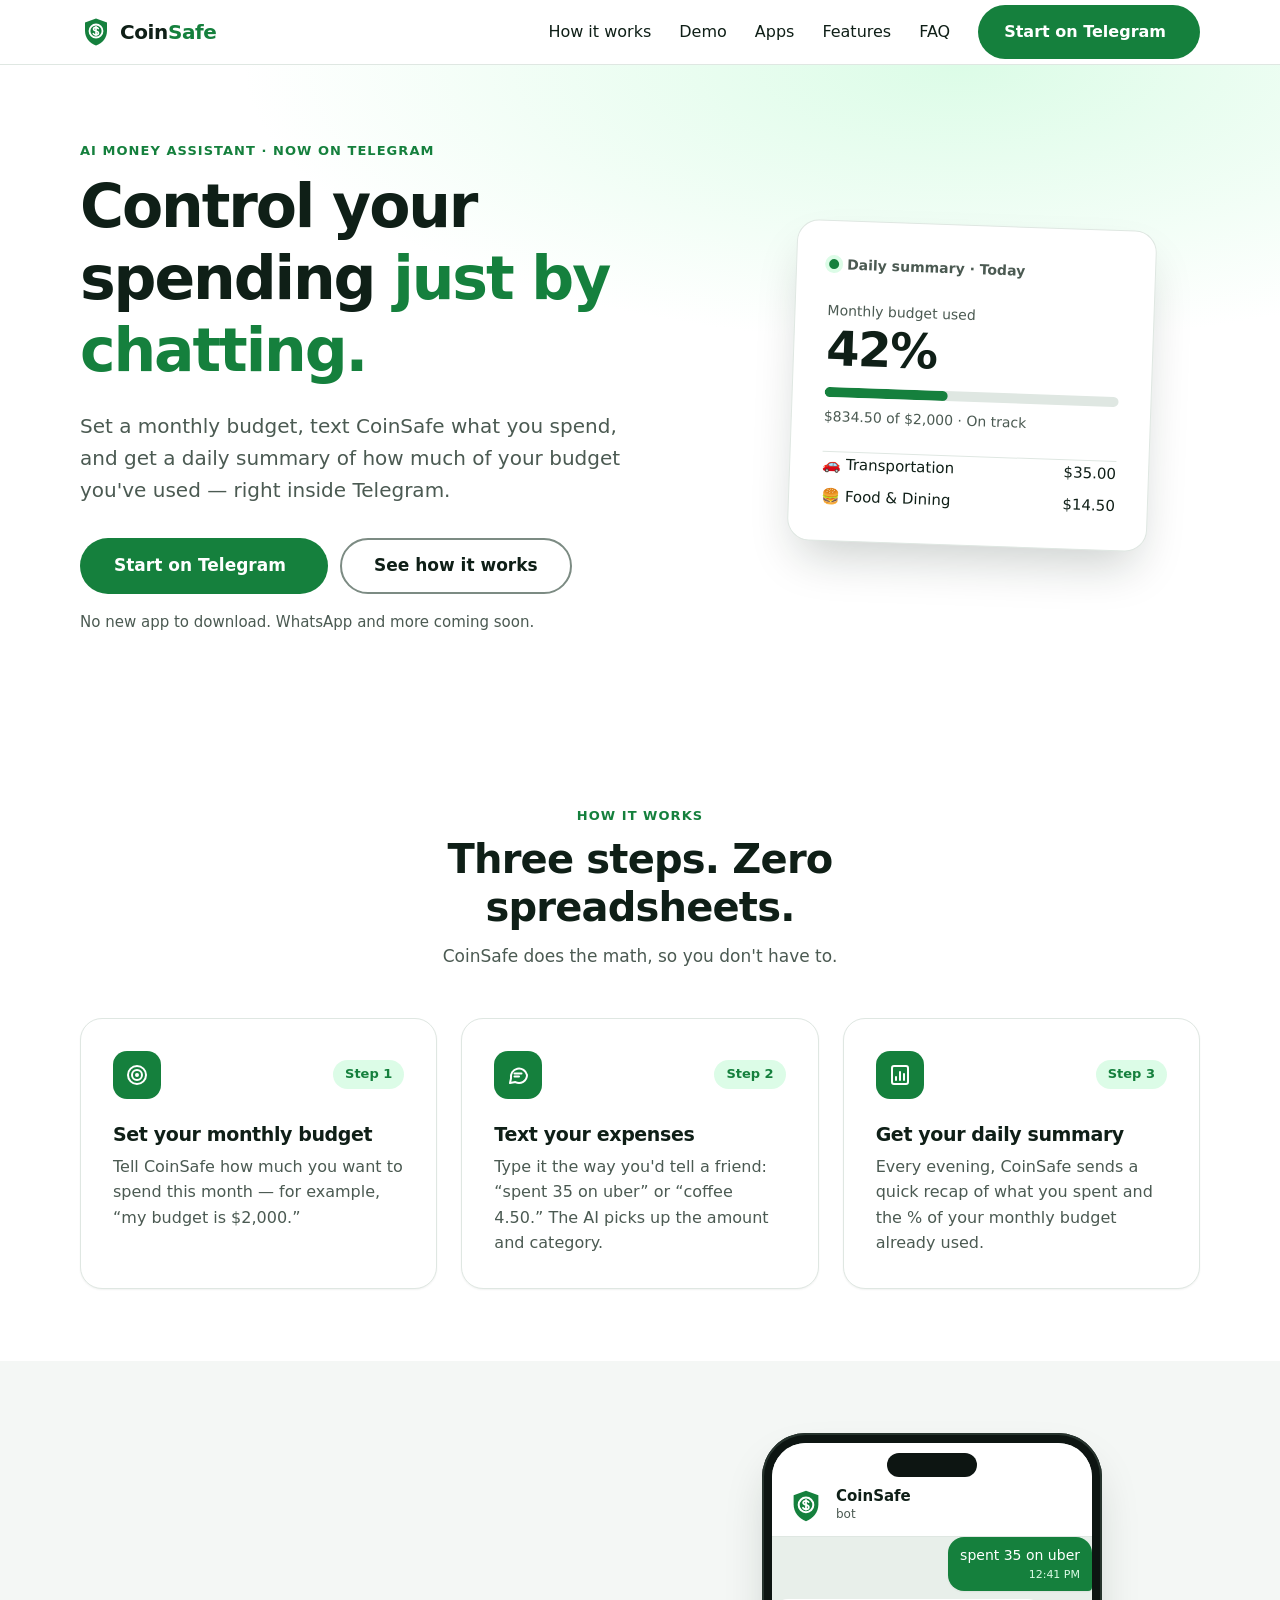
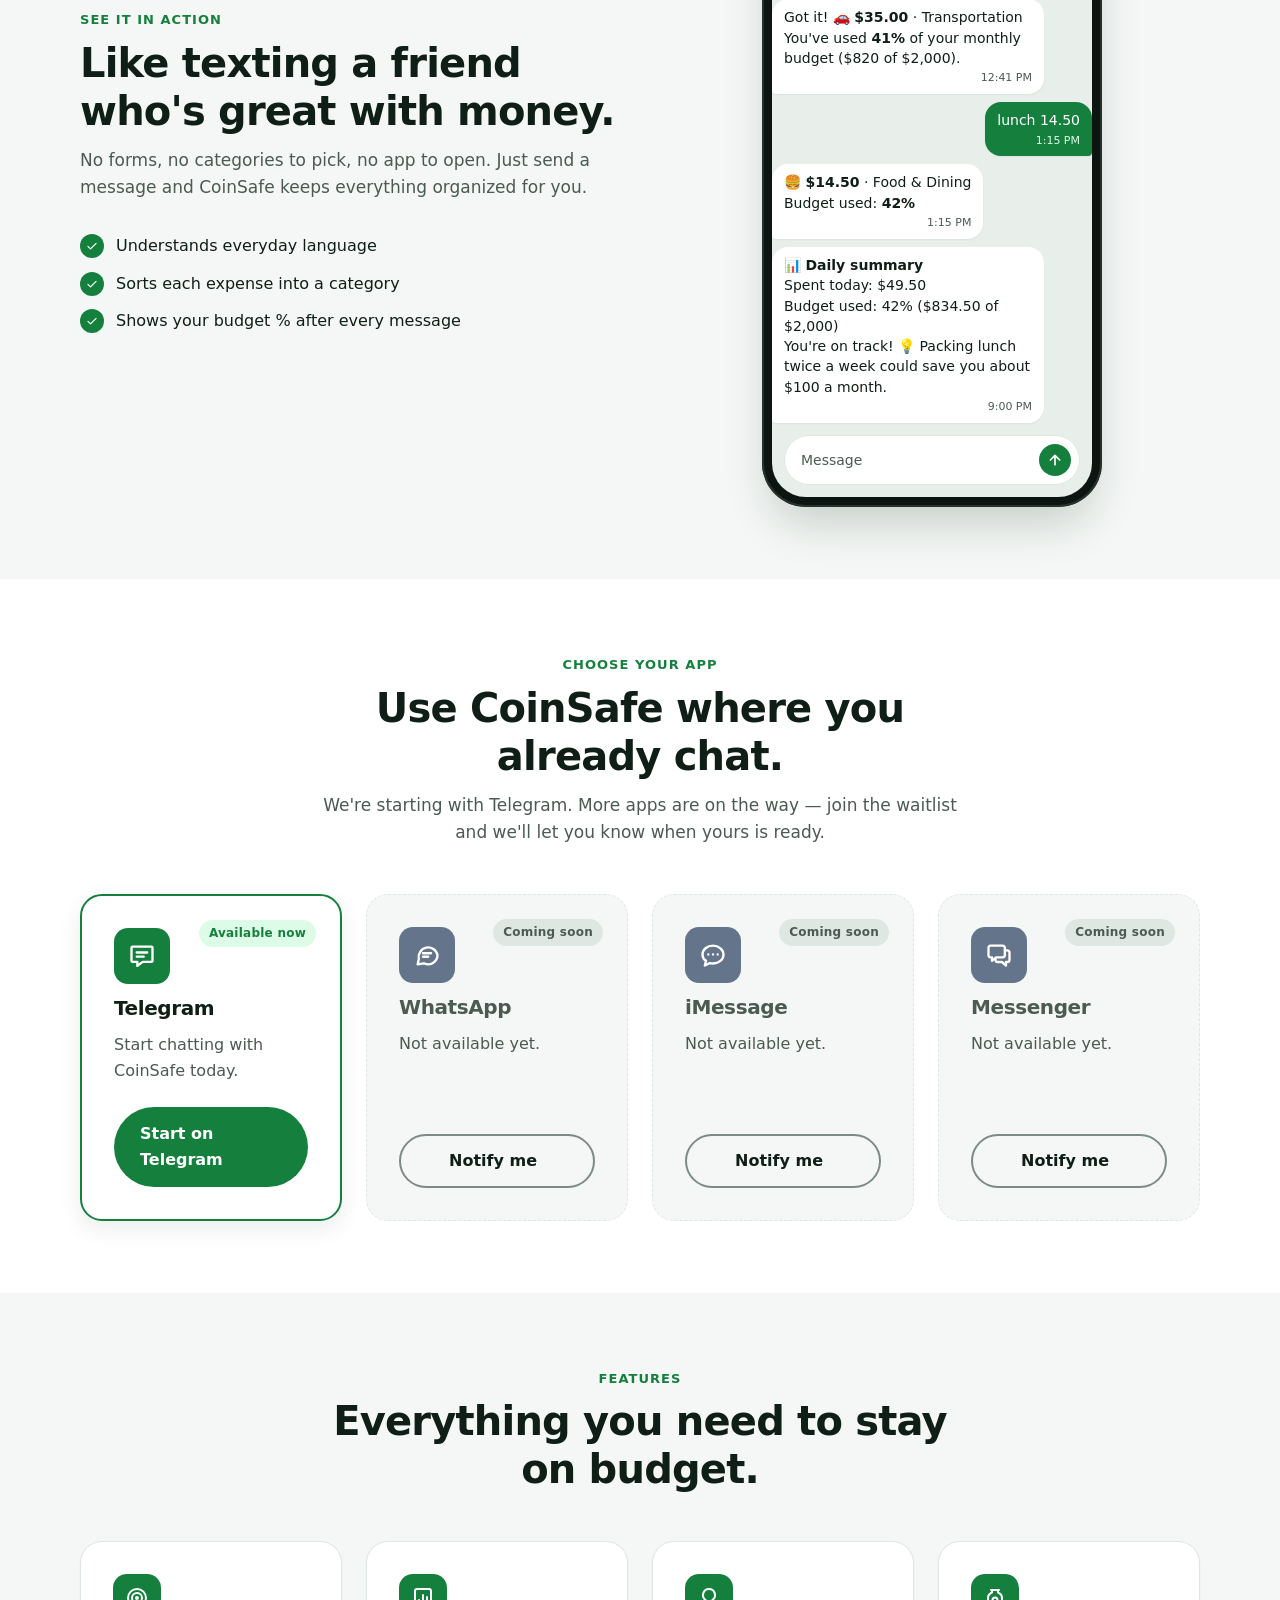
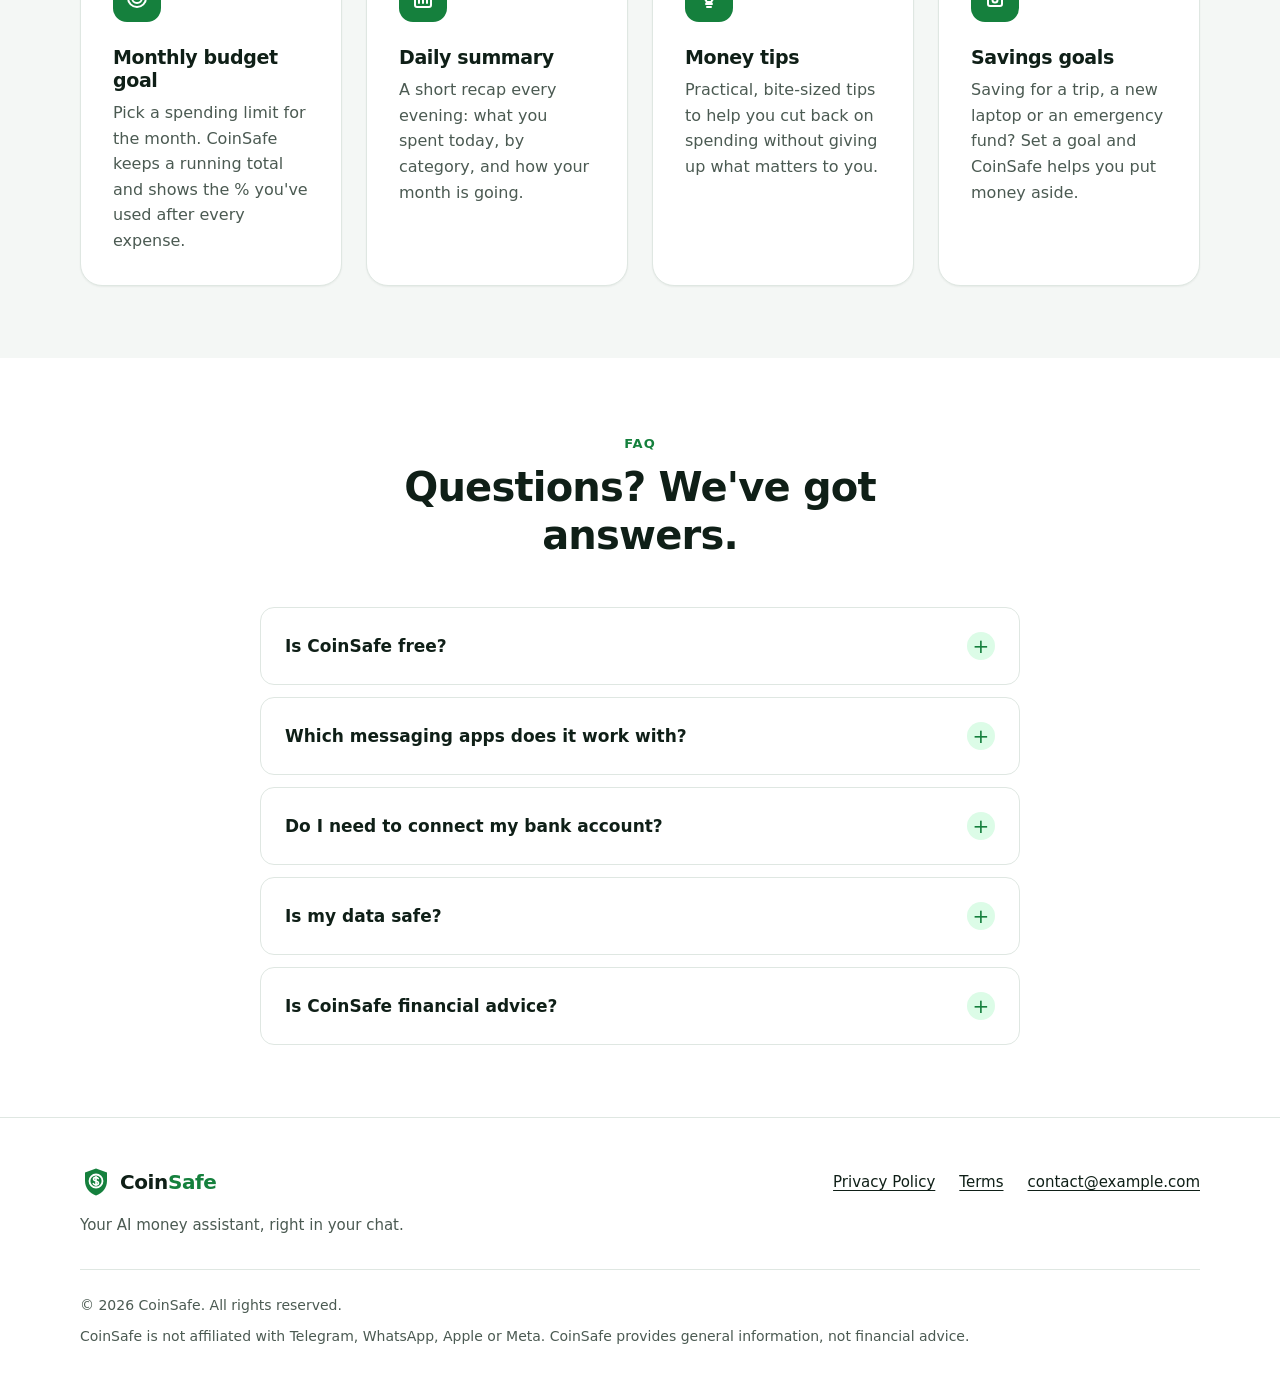
==== commit c2e5a9f9: "Add footer and placeholder Privacy Policy and Terms pages Co-Authored-By: Claude Opus 5.5 <noreply@a" ====
--- a/index.html
+++ b/index.html
@@ -375,7 +375,6 @@
       </div>
     </section>
 
-    <!-- SECTIONS -->
   </main>
 
   <!-- =====================================================
@@ -430,6 +429,34 @@
     </div>
   </dialog>
 
-  <!-- FOOTER -->
+  <!-- =====================================================
+       9. FOOTER
+       ===================================================== -->
+  <footer class="site-footer">
+    <div class="container footer-inner">
+      <div class="footer-brand">
+        <a class="logo" href="index.html">
+          <img src="assets/logo.svg" alt="" width="32" height="32">
+          <span>Coin<span class="logo-accent">Safe</span></span>
+        </a>
+        <p class="footer-tagline">Your AI money assistant, right in your chat.</p>
+      </div>
+
+      <nav aria-label="Footer">
+        <ul class="footer-links" role="list">
+          <li><a href="privacy.html">Privacy Policy</a></li>
+          <li><a href="terms.html">Terms</a></li>
+          <!-- TODO: replace with your real contact email -->
+          <li><a href="mailto:contact@example.com">contact@example.com</a></li>
+        </ul>
+      </nav>
+
+      <div class="footer-bottom">
+        <!-- script.js puts the current year inside data-year -->
+        <p>&copy; <span data-year>2026</span> CoinSafe. All rights reserved.</p>
+        <p>CoinSafe is not affiliated with Telegram, WhatsApp, Apple or Meta. CoinSafe provides general information, not financial advice.</p>
+      </div>
+    </div>
+  </footer>
 </body>
 </html>
--- a/styles.css
+++ b/styles.css
@@ -1195,3 +1195,103 @@
   padding: 0 var(--space-5) var(--space-5);
   color: var(--color-muted);
 }
+
+
+/* ---------------------------------------------------------
+   12. Footer
+   --------------------------------------------------------- */
+.site-footer {
+  padding-block: var(--space-7);
+  border-top: 1px solid var(--color-border);
+  font-size: 0.9375rem;
+}
+
+.footer-inner {
+  display: grid;
+  gap: var(--space-6);
+}
+
+.footer-brand .logo img {
+  width: 32px;
+  height: 32px;
+}
+
+.footer-tagline {
+  margin-top: var(--space-2);
+  color: var(--color-muted);
+}
+
+.footer-links {
+  display: flex;
+  flex-wrap: wrap;
+  gap: var(--space-2) var(--space-5);
+}
+
+.footer-links a {
+  display: inline-block;
+  padding-block: var(--space-1);
+  color: var(--color-text);
+  text-underline-offset: 3px;
+}
+
+.footer-links a:hover {
+  color: var(--color-primary);
+}
+
+.footer-bottom {
+  display: grid;
+  gap: var(--space-2);
+  font-size: 0.875rem;
+  color: var(--color-muted);
+}
+
+.footer-inner .footer-bottom {
+  padding-top: var(--space-5);
+  border-top: 1px solid var(--color-border);
+}
+
+@media (min-width: 768px) {
+  .footer-inner {
+    grid-template-columns: 1fr auto;
+    align-items: start;
+  }
+
+  .footer-inner .footer-bottom {
+    grid-column: 1 / -1; /* spans both columns */
+  }
+}
+
+
+/* ---------------------------------------------------------
+   13. Legal pages (privacy.html, terms.html)
+   --------------------------------------------------------- */
+.legal {
+  max-width: 720px;
+  padding-block: var(--space-8);
+}
+
+.legal h1 {
+  font-size: clamp(2rem, 1.5rem + 2vw, 2.75rem);
+}
+
+.legal h2 {
+  margin-top: var(--space-6);
+  font-size: 1.375rem;
+}
+
+.legal p {
+  margin-top: var(--space-3);
+  color: var(--color-muted);
+}
+
+.legal__updated {
+  font-size: 0.875rem;
+}
+
+.notice {
+  margin-block: var(--space-5);
+  padding: var(--space-4) var(--space-5);
+  border-left: 4px solid var(--color-primary);
+  border-radius: var(--radius-sm);
+  background: var(--color-primary-soft);
+}
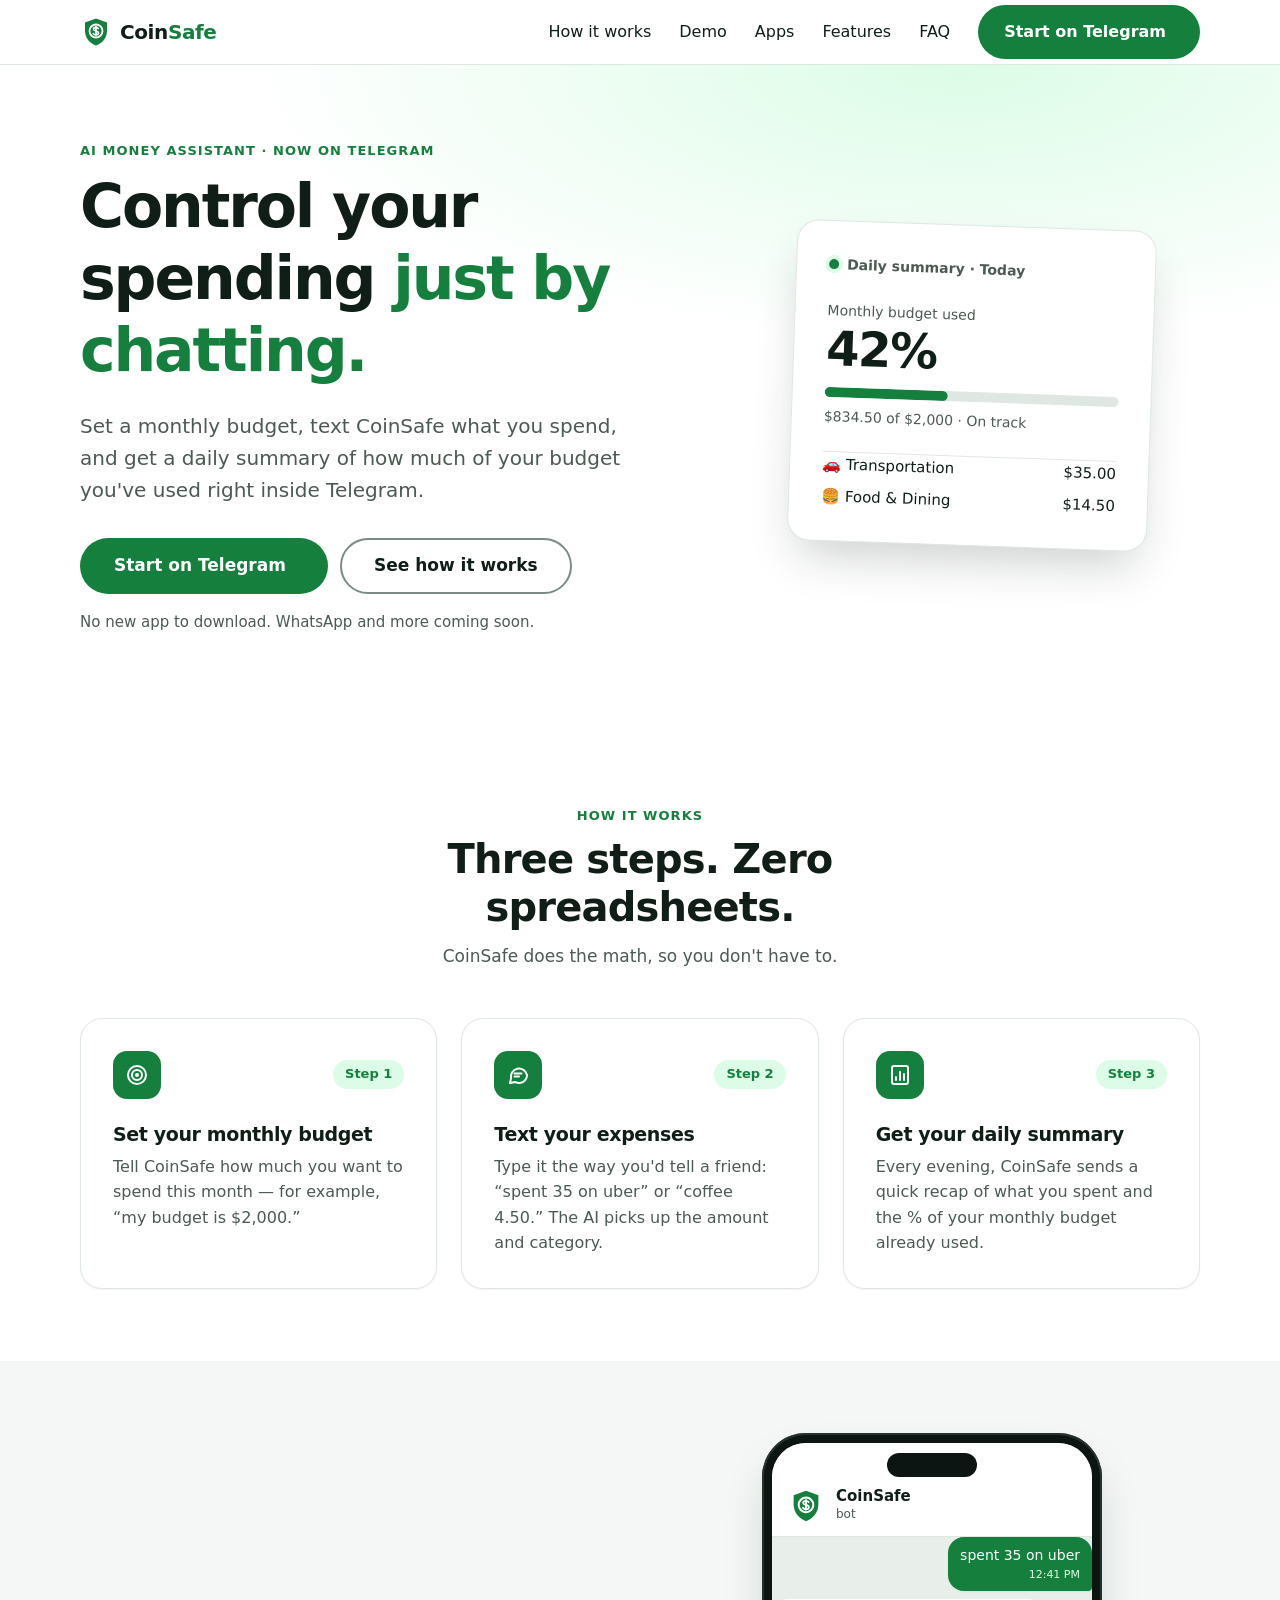
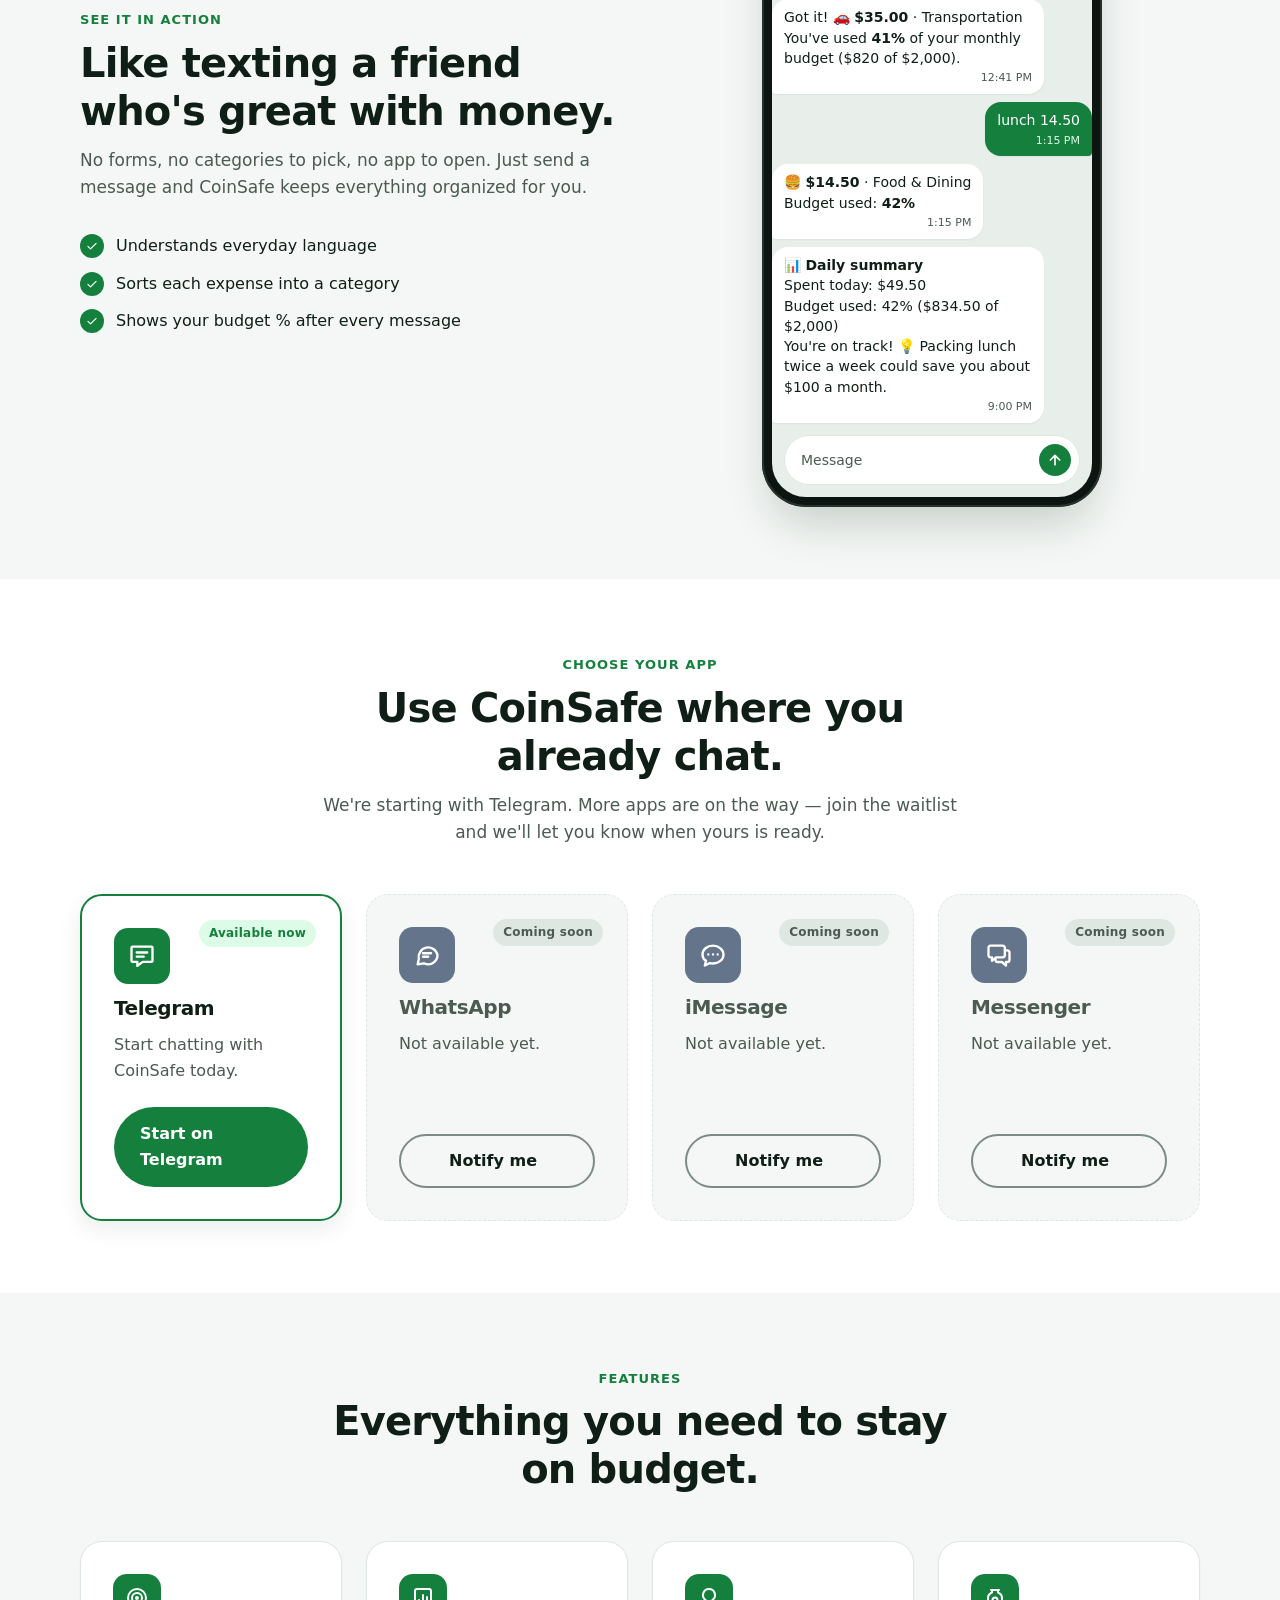
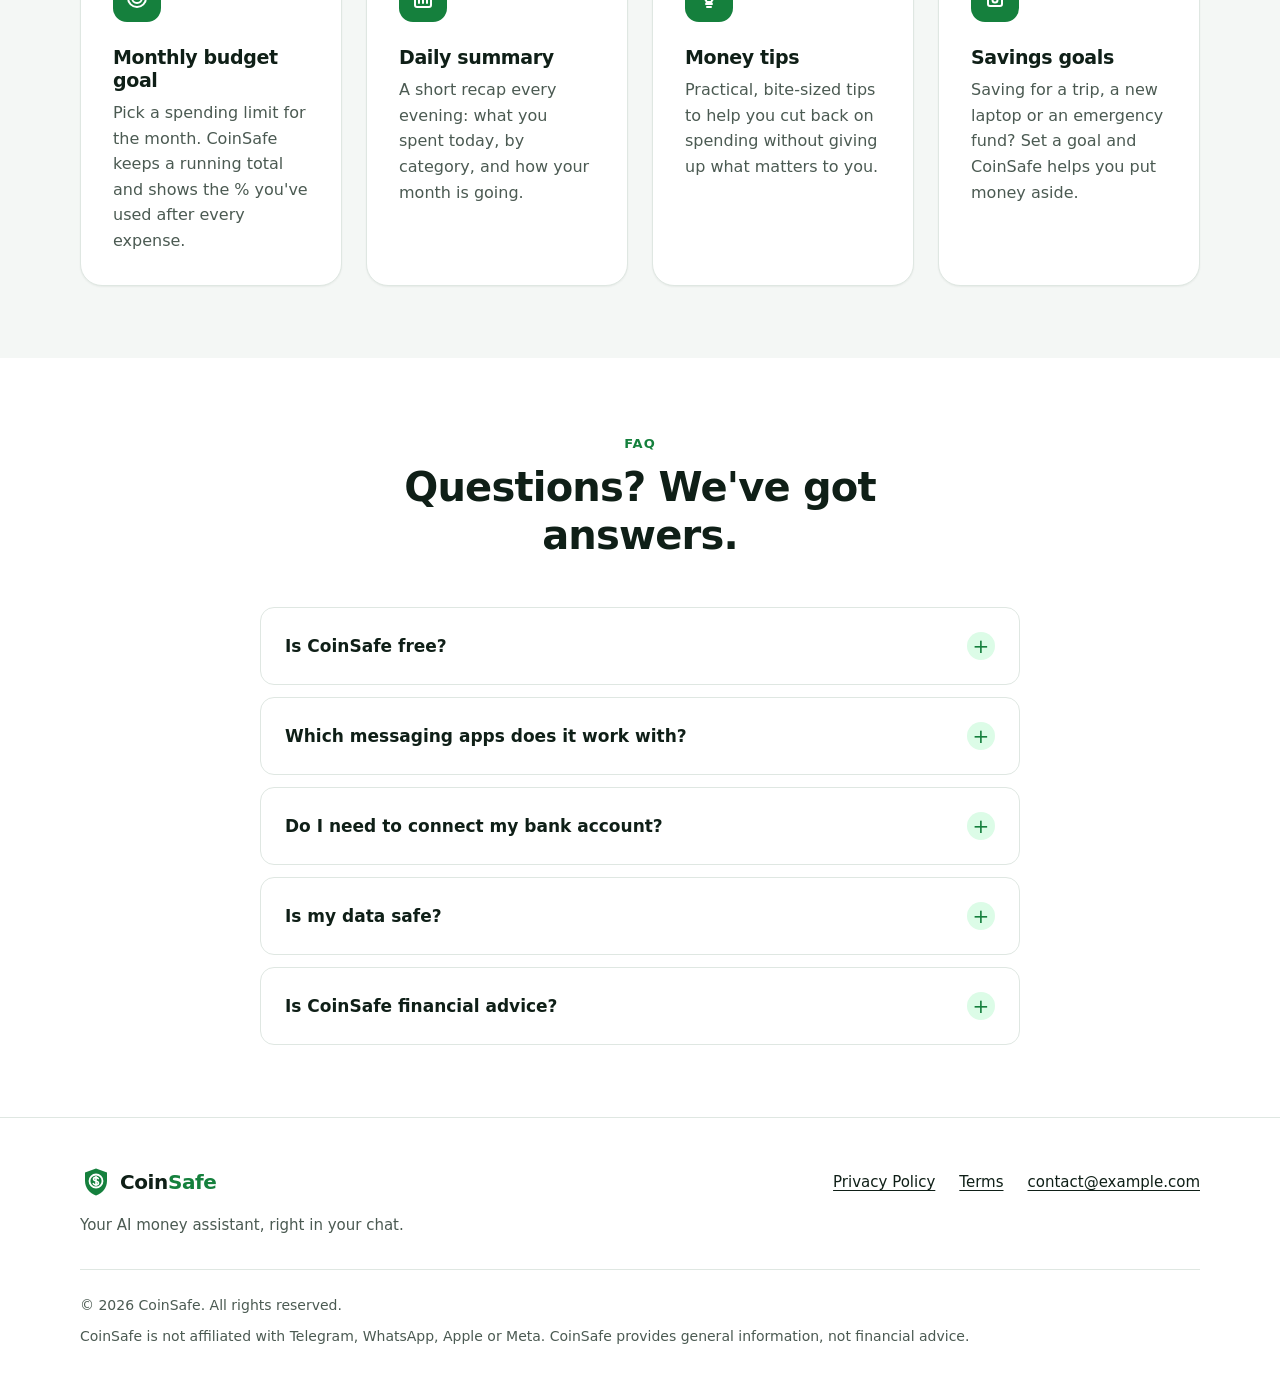
==== commit c6a7aaf0: "Format index.html and tweak hero subtitle Co-Authored-By: Claude Opus 5.5 <noreply@anthropic.com>" ====
--- a/index.html
+++ b/index.html
@@ -1,462 +1,796 @@
-<!DOCTYPE html>
+<!doctype html>
 <html lang="en">
-<head>
-  <meta charset="UTF-8">
-  <meta name="viewport" content="width=device-width, initial-scale=1">
-  <title>CoinSafe — Your AI money assistant on Telegram</title>
-  <meta name="description" content="Set a monthly budget, text your expenses to CoinSafe on Telegram, and get a daily summary of how much of your budget you've used.">
-  <meta name="theme-color" content="#15803d">
-  <meta name="color-scheme" content="light dark">
-
-  <!-- Preview shown when the link is shared on social media / chat apps -->
-  <meta property="og:type" content="website">
-  <meta property="og:title" content="CoinSafe — Control your spending just by chatting">
-  <meta property="og:description" content="An AI money assistant that lives in your messaging app. Now on Telegram.">
-
-  <link rel="icon" href="assets/logo.svg" type="image/svg+xml">
-  <link rel="stylesheet" href="styles.css">
-
-  <!-- Adds the "js" class right away, so CSS knows JavaScript is available
+  <head>
+    <meta charset="UTF-8" />
+    <meta name="viewport" content="width=device-width, initial-scale=1" />
+    <title>CoinSafe — Your AI money assistant on Telegram</title>
+    <meta
+      name="description"
+      content="Set a monthly budget, text your expenses to CoinSafe on Telegram, and get a daily summary of how much of your budget you've used."
+    />
+    <meta name="theme-color" content="#15803d" />
+    <meta name="color-scheme" content="light dark" />
+
+    <!-- Preview shown when the link is shared on social media / chat apps -->
+    <meta property="og:type" content="website" />
+    <meta
+      property="og:title"
+      content="CoinSafe — Control your spending just by chatting"
+    />
+    <meta
+      property="og:description"
+      content="An AI money assistant that lives in your messaging app. Now on Telegram."
+    />
+
+    <link rel="icon" href="assets/logo.svg" type="image/svg+xml" />
+    <link rel="stylesheet" href="styles.css" />
+
+    <!-- Adds the "js" class right away, so CSS knows JavaScript is available
        (used to hide elements that will be animated in on scroll). -->
-  <script>document.documentElement.classList.add('js');</script>
-  <!-- "defer" = download now, but only run after the HTML has been read -->
-  <script src="script.js" defer></script>
-</head>
-<body>
-  <!-- Lets keyboard users jump straight past the menu -->
-  <a class="skip-link" href="#main">Skip to main content</a>
-
-  <!-- =====================================================
+    <script>
+      document.documentElement.classList.add("js");
+    </script>
+    <!-- "defer" = download now, but only run after the HTML has been read -->
+    <script src="script.js" defer></script>
+  </head>
+  <body>
+    <!-- Lets keyboard users jump straight past the menu -->
+    <a class="skip-link" href="#main">Skip to main content</a>
+
+    <!-- =====================================================
        1. HEADER — logo + navigation
        ===================================================== -->
-  <header class="site-header">
-    <div class="container header-inner">
-      <a class="logo" href="#main" aria-label="CoinSafe — back to top">
-        <!-- Logo drawn in SVG: a shield (safety) with a coin (money) -->
-        <svg viewBox="0 0 32 32" aria-hidden="true">
-          <path d="M16 2.5 27 6.5v8.2c0 6.9-4.6 12.6-11 14.8C9.6 27.3 5 21.6 5 14.7V6.5L16 2.5z" fill="#15803d"/>
-          <circle cx="16" cy="15" r="6.5" fill="none" stroke="#fff" stroke-width="1.8"/>
-          <path d="M16 10.6v8.8M18.3 12.6c-.4-.7-1.3-1.2-2.4-1.2-1.4 0-2.4.8-2.4 1.8 0 2.5 5 1.3 5 3.8 0 1.1-1.1 1.9-2.6 1.9-1.1 0-2.1-.5-2.6-1.3" fill="none" stroke="#fff" stroke-width="1.6" stroke-linecap="round"/>
-        </svg>
-        <span>Coin<span class="logo-accent">Safe</span></span>
-      </a>
-
-      <!-- Hamburger button (mobile only). aria-expanded tells screen
+    <header class="site-header">
+      <div class="container header-inner">
+        <a class="logo" href="#main" aria-label="CoinSafe — back to top">
+          <!-- Logo drawn in SVG: a shield (safety) with a coin (money) -->
+          <svg viewBox="0 0 32 32" aria-hidden="true">
+            <path
+              d="M16 2.5 27 6.5v8.2c0 6.9-4.6 12.6-11 14.8C9.6 27.3 5 21.6 5 14.7V6.5L16 2.5z"
+              fill="#15803d"
+            />
+            <circle
+              cx="16"
+              cy="15"
+              r="6.5"
+              fill="none"
+              stroke="#fff"
+              stroke-width="1.8"
+            />
+            <path
+              d="M16 10.6v8.8M18.3 12.6c-.4-.7-1.3-1.2-2.4-1.2-1.4 0-2.4.8-2.4 1.8 0 2.5 5 1.3 5 3.8 0 1.1-1.1 1.9-2.6 1.9-1.1 0-2.1-.5-2.6-1.3"
+              fill="none"
+              stroke="#fff"
+              stroke-width="1.6"
+              stroke-linecap="round"
+            />
+          </svg>
+          <span>Coin<span class="logo-accent">Safe</span></span>
+        </a>
+
+        <!-- Hamburger button (mobile only). aria-expanded tells screen
            readers whether the menu is open; script.js updates it. -->
-      <button class="nav-toggle" type="button" aria-expanded="false" aria-controls="site-nav" aria-label="Open menu">
-        <span class="nav-toggle__bar"></span>
-        <span class="nav-toggle__bar"></span>
-        <span class="nav-toggle__bar"></span>
-      </button>
-
-      <nav id="site-nav" class="site-nav" aria-label="Main">
-        <ul class="nav-list" role="list">
-          <li><a class="nav-link" href="#how-it-works">How it works</a></li>
-          <li><a class="nav-link" href="#demo">Demo</a></li>
-          <li><a class="nav-link" href="#apps">Apps</a></li>
-          <li><a class="nav-link" href="#features">Features</a></li>
-          <li><a class="nav-link" href="#faq">FAQ</a></li>
-          <li class="nav-cta">
-            <!-- TODO: replace SEU_BOT_AQUI with your bot's username -->
-            <a class="btn btn--primary" href="https://t.me/SEU_BOT_AQUI" target="_blank" rel="noopener noreferrer">
-              Start on Telegram<span class="visually-hidden"> (opens in a new tab)</span>
-            </a>
-          </li>
-        </ul>
-      </nav>
-    </div>
-  </header>
-
-  <main id="main">
-    <!-- =====================================================
+        <button
+          class="nav-toggle"
+          type="button"
+          aria-expanded="false"
+          aria-controls="site-nav"
+          aria-label="Open menu"
+        >
+          <span class="nav-toggle__bar"></span>
+          <span class="nav-toggle__bar"></span>
+          <span class="nav-toggle__bar"></span>
+        </button>
+
+        <nav id="site-nav" class="site-nav" aria-label="Main">
+          <ul class="nav-list" role="list">
+            <li><a class="nav-link" href="#how-it-works">How it works</a></li>
+            <li><a class="nav-link" href="#demo">Demo</a></li>
+            <li><a class="nav-link" href="#apps">Apps</a></li>
+            <li><a class="nav-link" href="#features">Features</a></li>
+            <li><a class="nav-link" href="#faq">FAQ</a></li>
+            <li class="nav-cta">
+              <!-- TODO: replace SEU_BOT_AQUI with your bot's username -->
+              <a
+                class="btn btn--primary"
+                href="https://t.me/SEU_BOT_AQUI"
+                target="_blank"
+                rel="noopener noreferrer"
+              >
+                Start on Telegram<span class="visually-hidden">
+                  (opens in a new tab)</span
+                >
+              </a>
+            </li>
+          </ul>
+        </nav>
+      </div>
+    </header>
+
+    <main id="main">
+      <!-- =====================================================
          2. HERO — the first thing visitors see
          ===================================================== -->
-    <section class="hero" aria-labelledby="hero-title">
-      <div class="container hero-inner">
-        <div class="hero-content">
-          <p class="eyebrow">AI money assistant · Now on Telegram</p>
-          <h1 id="hero-title" class="hero-title">
-            Control your spending <span class="text-accent">just by chatting.</span>
-          </h1>
-          <p class="hero-subtitle">
-            Set a monthly budget, text CoinSafe what you spend, and get a daily
-            summary of how much of your budget you've used — right inside Telegram.
-          </p>
-          <div class="hero-actions">
-            <!-- TODO: replace SEU_BOT_AQUI with your bot's username -->
-            <a class="btn btn--primary btn--lg" href="https://t.me/SEU_BOT_AQUI" target="_blank" rel="noopener noreferrer">
-              Start on Telegram<span class="visually-hidden"> (opens in a new tab)</span>
-            </a>
-            <a class="btn btn--secondary btn--lg" href="#how-it-works">See how it works</a>
+      <section class="hero" aria-labelledby="hero-title">
+        <div class="container hero-inner">
+          <div class="hero-content">
+            <p class="eyebrow">AI money assistant · Now on Telegram</p>
+            <h1 id="hero-title" class="hero-title">
+              Control your spending
+              <span class="text-accent">just by chatting.</span>
+            </h1>
+            <p class="hero-subtitle">
+              Set a monthly budget, text CoinSafe what you spend, and get a
+              daily summary of how much of your budget you've used right inside
+              Telegram.
+            </p>
+            <div class="hero-actions">
+              <!-- TODO: replace SEU_BOT_AQUI with your bot's username -->
+              <a
+                class="btn btn--primary btn--lg"
+                href="https://t.me/SEU_BOT_AQUI"
+                target="_blank"
+                rel="noopener noreferrer"
+              >
+                Start on Telegram<span class="visually-hidden">
+                  (opens in a new tab)</span
+                >
+              </a>
+              <a class="btn btn--secondary btn--lg" href="#how-it-works"
+                >See how it works</a
+              >
+            </div>
+            <p class="hero-note">
+              No new app to download. WhatsApp and more coming soon.
+            </p>
           </div>
-          <p class="hero-note">No new app to download. WhatsApp and more coming soon.</p>
-        </div>
-
-        <!-- Decorative preview card. aria-hidden hides it from screen
+
+          <!-- Decorative preview card. aria-hidden hides it from screen
              readers because the same info is in the chat demo below. -->
-        <div class="hero-visual" aria-hidden="true">
-          <div class="summary-card">
-            <p class="summary-card__header"><span class="summary-card__dot"></span>Daily summary · Today</p>
-            <p class="summary-card__label">Monthly budget used</p>
-            <p class="summary-card__value">42%</p>
-            <!-- The bar width comes from the --value variable -->
-            <div class="progress"><div class="progress__bar" style="--value: 42%"></div></div>
-            <p class="summary-card__meta">$834.50 of $2,000 · On track</p>
-            <ul class="summary-card__list" role="list">
-              <li><span>🚗 Transportation</span><span>$35.00</span></li>
-              <li><span>🍔 Food &amp; Dining</span><span>$14.50</span></li>
+          <div class="hero-visual" aria-hidden="true">
+            <div class="summary-card">
+              <p class="summary-card__header">
+                <span class="summary-card__dot"></span>Daily summary · Today
+              </p>
+              <p class="summary-card__label">Monthly budget used</p>
+              <p class="summary-card__value">42%</p>
+              <!-- The bar width comes from the --value variable -->
+              <div class="progress">
+                <div class="progress__bar" style="--value: 42%"></div>
+              </div>
+              <p class="summary-card__meta">$834.50 of $2,000 · On track</p>
+              <ul class="summary-card__list" role="list">
+                <li><span>🚗 Transportation</span><span>$35.00</span></li>
+                <li><span>🍔 Food &amp; Dining</span><span>$14.50</span></li>
+              </ul>
+            </div>
+          </div>
+        </div>
+      </section>
+
+      <!-- =====================================================
+         3. HOW IT WORKS — 3 steps
+         ===================================================== -->
+      <section id="how-it-works" class="section" aria-labelledby="how-title">
+        <div class="container">
+          <header class="section-header reveal">
+            <p class="eyebrow">How it works</p>
+            <h2 id="how-title" class="section-title">
+              Three steps. Zero spreadsheets.
+            </h2>
+            <p class="section-subtitle">
+              CoinSafe does the math, so you don't have to.
+            </p>
+          </header>
+
+          <!-- An ordered list (<ol>) because the steps have an order -->
+          <ol class="steps reveal-group" role="list">
+            <li class="card step reveal">
+              <div class="step__top">
+                <span class="icon-badge"
+                  ><img
+                    src="assets/icons/target.svg"
+                    alt="Target icon"
+                    width="24"
+                    height="24"
+                /></span>
+                <span class="step__number">Step 1</span>
+              </div>
+              <h3>Set your monthly budget</h3>
+              <p>
+                Tell CoinSafe how much you want to spend this month — for
+                example, “my budget is $2,000.”
+              </p>
+            </li>
+            <li class="card step reveal">
+              <div class="step__top">
+                <span class="icon-badge"
+                  ><img
+                    src="assets/icons/chat.svg"
+                    alt="Chat bubble icon"
+                    width="24"
+                    height="24"
+                /></span>
+                <span class="step__number">Step 2</span>
+              </div>
+              <h3>Text your expenses</h3>
+              <p>
+                Type it the way you'd tell a friend: “spent 35 on uber” or
+                “coffee 4.50.” The AI picks up the amount and category.
+              </p>
+            </li>
+            <li class="card step reveal">
+              <div class="step__top">
+                <span class="icon-badge"
+                  ><img
+                    src="assets/icons/chart.svg"
+                    alt="Bar chart icon"
+                    width="24"
+                    height="24"
+                /></span>
+                <span class="step__number">Step 3</span>
+              </div>
+              <h3>Get your daily summary</h3>
+              <p>
+                Every evening, CoinSafe sends a quick recap of what you spent
+                and the % of your monthly budget already used.
+              </p>
+            </li>
+          </ol>
+        </div>
+      </section>
+
+      <!-- =====================================================
+         4. DEMO — phone mockup with a sample conversation
+         ===================================================== -->
+      <section
+        id="demo"
+        class="section section--alt"
+        aria-labelledby="demo-title"
+      >
+        <div class="container demo-inner">
+          <div class="demo-text reveal">
+            <p class="eyebrow">See it in action</p>
+            <h2 id="demo-title" class="section-title">
+              Like texting a friend who's great with money.
+            </h2>
+            <p class="section-subtitle">
+              No forms, no categories to pick, no app to open. Just send a
+              message and CoinSafe keeps everything organized for you.
+            </p>
+            <ul class="checklist" role="list">
+              <li>Understands everyday language</li>
+              <li>Sorts each expense into a category</li>
+              <li>Shows your budget % after every message</li>
             </ul>
           </div>
-        </div>
-      </div>
-    </section>
-
-    <!-- =====================================================
-         3. HOW IT WORKS — 3 steps
-         ===================================================== -->
-    <section id="how-it-works" class="section" aria-labelledby="how-title">
-      <div class="container">
-        <header class="section-header reveal">
-          <p class="eyebrow">How it works</p>
-          <h2 id="how-title" class="section-title">Three steps. Zero spreadsheets.</h2>
-          <p class="section-subtitle">CoinSafe does the math, so you don't have to.</p>
-        </header>
-
-        <!-- An ordered list (<ol>) because the steps have an order -->
-        <ol class="steps reveal-group" role="list">
-          <li class="card step reveal">
-            <div class="step__top">
-              <span class="icon-badge"><img src="assets/icons/target.svg" alt="Target icon" width="24" height="24"></span>
-              <span class="step__number">Step 1</span>
-            </div>
-            <h3>Set your monthly budget</h3>
-            <p>Tell CoinSafe how much you want to spend this month — for example, “my budget is $2,000.”</p>
-          </li>
-          <li class="card step reveal">
-            <div class="step__top">
-              <span class="icon-badge"><img src="assets/icons/chat.svg" alt="Chat bubble icon" width="24" height="24"></span>
-              <span class="step__number">Step 2</span>
-            </div>
-            <h3>Text your expenses</h3>
-            <p>Type it the way you'd tell a friend: “spent 35 on uber” or “coffee 4.50.” The AI picks up the amount and category.</p>
-          </li>
-          <li class="card step reveal">
-            <div class="step__top">
-              <span class="icon-badge"><img src="assets/icons/chart.svg" alt="Bar chart icon" width="24" height="24"></span>
-              <span class="step__number">Step 3</span>
-            </div>
-            <h3>Get your daily summary</h3>
-            <p>Every evening, CoinSafe sends a quick recap of what you spent and the % of your monthly budget already used.</p>
-          </li>
-        </ol>
-      </div>
-    </section>
-
-    <!-- =====================================================
-         4. DEMO — phone mockup with a sample conversation
-         ===================================================== -->
-    <section id="demo" class="section section--alt" aria-labelledby="demo-title">
-      <div class="container demo-inner">
-        <div class="demo-text reveal">
-          <p class="eyebrow">See it in action</p>
-          <h2 id="demo-title" class="section-title">Like texting a friend who's great with money.</h2>
-          <p class="section-subtitle">
-            No forms, no categories to pick, no app to open. Just send a message
-            and CoinSafe keeps everything organized for you.
-          </p>
-          <ul class="checklist" role="list">
-            <li>Understands everyday language</li>
-            <li>Sorts each expense into a category</li>
-            <li>Shows your budget % after every message</li>
-          </ul>
-        </div>
-
-        <!-- The phone is pure HTML/CSS. The conversation is a real list,
+
+          <!-- The phone is pure HTML/CSS. The conversation is a real list,
              so screen readers can read it in order. -->
-        <div class="phone reveal">
-          <div class="phone__screen">
-            <div class="chat-header">
-              <svg class="chat-header__avatar" viewBox="0 0 32 32" aria-hidden="true">
-                <path d="M16 2.5 27 6.5v8.2c0 6.9-4.6 12.6-11 14.8C9.6 27.3 5 21.6 5 14.7V6.5L16 2.5z" fill="#15803d"/>
-                <circle cx="16" cy="15" r="6.5" fill="none" stroke="#fff" stroke-width="1.8"/>
-                <path d="M16 10.6v8.8M18.3 12.6c-.4-.7-1.3-1.2-2.4-1.2-1.4 0-2.4.8-2.4 1.8 0 2.5 5 1.3 5 3.8 0 1.1-1.1 1.9-2.6 1.9-1.1 0-2.1-.5-2.6-1.3" fill="none" stroke="#fff" stroke-width="1.6" stroke-linecap="round"/>
-              </svg>
-              <div>
-                <p class="chat-header__name">CoinSafe</p>
-                <p class="chat-header__status">bot</p>
-              </div>
-            </div>
-
-            <ol class="chat" role="list" aria-label="Example conversation with the CoinSafe bot">
-              <li class="msg msg--user">
-                <span class="visually-hidden">You: </span>spent 35 on uber
-                <span class="msg__time">12:41 PM</span>
-              </li>
-              <li class="msg msg--bot">
-                <span class="visually-hidden">CoinSafe: </span>Got it! 🚗 <strong>$35.00</strong> · Transportation<br>
-                You've used <strong>41%</strong> of your monthly budget ($820 of $2,000).
-                <span class="msg__time">12:41 PM</span>
-              </li>
-              <li class="msg msg--user">
-                <span class="visually-hidden">You: </span>lunch 14.50
-                <span class="msg__time">1:15 PM</span>
-              </li>
-              <li class="msg msg--bot">
-                <span class="visually-hidden">CoinSafe: </span>🍔 <strong>$14.50</strong> · Food &amp; Dining<br>
-                Budget used: <strong>42%</strong>
-                <span class="msg__time">1:15 PM</span>
-              </li>
-              <li class="msg msg--bot">
-                <span class="visually-hidden">CoinSafe: </span>📊 <strong>Daily summary</strong><br>
-                Spent today: $49.50<br>
-                Budget used: 42% ($834.50 of $2,000)<br>
-                You're on track! 💡 Packing lunch twice a week could save you about $100 a month.
-                <span class="msg__time">9:00 PM</span>
-              </li>
-            </ol>
-
-            <!-- Fake input bar, just for looks -->
-            <div class="chat-input" aria-hidden="true">
-              <span>Message</span>
-              <span class="chat-input__send">
-                <svg viewBox="0 0 24 24" width="16" height="16" fill="none" stroke="#fff" stroke-width="2.5" stroke-linecap="round" stroke-linejoin="round"><path d="M12 19V5M5 12l7-7 7 7"/></svg>
-              </span>
+          <div class="phone reveal">
+            <div class="phone__screen">
+              <div class="chat-header">
+                <svg
+                  class="chat-header__avatar"
+                  viewBox="0 0 32 32"
+                  aria-hidden="true"
+                >
+                  <path
+                    d="M16 2.5 27 6.5v8.2c0 6.9-4.6 12.6-11 14.8C9.6 27.3 5 21.6 5 14.7V6.5L16 2.5z"
+                    fill="#15803d"
+                  />
+                  <circle
+                    cx="16"
+                    cy="15"
+                    r="6.5"
+                    fill="none"
+                    stroke="#fff"
+                    stroke-width="1.8"
+                  />
+                  <path
+                    d="M16 10.6v8.8M18.3 12.6c-.4-.7-1.3-1.2-2.4-1.2-1.4 0-2.4.8-2.4 1.8 0 2.5 5 1.3 5 3.8 0 1.1-1.1 1.9-2.6 1.9-1.1 0-2.1-.5-2.6-1.3"
+                    fill="none"
+                    stroke="#fff"
+                    stroke-width="1.6"
+                    stroke-linecap="round"
+                  />
+                </svg>
+                <div>
+                  <p class="chat-header__name">CoinSafe</p>
+                  <p class="chat-header__status">bot</p>
+                </div>
+              </div>
+
+              <ol
+                class="chat"
+                role="list"
+                aria-label="Example conversation with the CoinSafe bot"
+              >
+                <li class="msg msg--user">
+                  <span class="visually-hidden">You: </span>spent 35 on uber
+                  <span class="msg__time">12:41 PM</span>
+                </li>
+                <li class="msg msg--bot">
+                  <span class="visually-hidden">CoinSafe: </span>Got it! 🚗
+                  <strong>$35.00</strong> · Transportation<br />
+                  You've used <strong>41%</strong> of your monthly budget ($820
+                  of $2,000).
+                  <span class="msg__time">12:41 PM</span>
+                </li>
+                <li class="msg msg--user">
+                  <span class="visually-hidden">You: </span>lunch 14.50
+                  <span class="msg__time">1:15 PM</span>
+                </li>
+                <li class="msg msg--bot">
+                  <span class="visually-hidden">CoinSafe: </span>🍔
+                  <strong>$14.50</strong> · Food &amp; Dining<br />
+                  Budget used: <strong>42%</strong>
+                  <span class="msg__time">1:15 PM</span>
+                </li>
+                <li class="msg msg--bot">
+                  <span class="visually-hidden">CoinSafe: </span>📊
+                  <strong>Daily summary</strong><br />
+                  Spent today: $49.50<br />
+                  Budget used: 42% ($834.50 of $2,000)<br />
+                  You're on track! 💡 Packing lunch twice a week could save you
+                  about $100 a month.
+                  <span class="msg__time">9:00 PM</span>
+                </li>
+              </ol>
+
+              <!-- Fake input bar, just for looks -->
+              <div class="chat-input" aria-hidden="true">
+                <span>Message</span>
+                <span class="chat-input__send">
+                  <svg
+                    viewBox="0 0 24 24"
+                    width="16"
+                    height="16"
+                    fill="none"
+                    stroke="#fff"
+                    stroke-width="2.5"
+                    stroke-linecap="round"
+                    stroke-linejoin="round"
+                  >
+                    <path d="M12 19V5M5 12l7-7 7 7" />
+                  </svg>
+                </span>
+              </div>
             </div>
           </div>
         </div>
-      </div>
-    </section>
-
-    <!-- =====================================================
+      </section>
+
+      <!-- =====================================================
          5. CHOOSE YOUR APP — Telegram live, others coming soon
          Icons are generic chat bubbles, not official logos.
          ===================================================== -->
-    <section id="apps" class="section" aria-labelledby="apps-title">
-      <div class="container">
-        <header class="section-header reveal">
-          <p class="eyebrow">Choose your app</p>
-          <h2 id="apps-title" class="section-title">Use CoinSafe where you already chat.</h2>
-          <p class="section-subtitle">
-            We're starting with Telegram. More apps are on the way — join the
-            waitlist and we'll let you know when yours is ready.
-          </p>
-        </header>
-
-        <ul class="apps-grid reveal-group" role="list">
-          <li class="app-card app-card--active reveal">
-            <span class="badge badge--live">Available now</span>
-            <span class="icon-badge icon-badge--lg"><img src="assets/icons/chat-square.svg" alt="Chat bubble icon" width="28" height="28"></span>
-            <h3>Telegram</h3>
-            <p>Start chatting with CoinSafe today.</p>
-            <!-- TODO: replace SEU_BOT_AQUI with your bot's username -->
-            <a class="btn btn--primary btn--block" href="https://t.me/SEU_BOT_AQUI" target="_blank" rel="noopener noreferrer">
-              Start on Telegram<span class="visually-hidden"> (opens in a new tab)</span>
-            </a>
-          </li>
-
-          <!-- "Coming soon" cards: the card itself is not a link.
+      <section id="apps" class="section" aria-labelledby="apps-title">
+        <div class="container">
+          <header class="section-header reveal">
+            <p class="eyebrow">Choose your app</p>
+            <h2 id="apps-title" class="section-title">
+              Use CoinSafe where you already chat.
+            </h2>
+            <p class="section-subtitle">
+              We're starting with Telegram. More apps are on the way — join the
+              waitlist and we'll let you know when yours is ready.
+            </p>
+          </header>
+
+          <ul class="apps-grid reveal-group" role="list">
+            <li class="app-card app-card--active reveal">
+              <span class="badge badge--live">Available now</span>
+              <span class="icon-badge icon-badge--lg"
+                ><img
+                  src="assets/icons/chat-square.svg"
+                  alt="Chat bubble icon"
+                  width="28"
+                  height="28"
+              /></span>
+              <h3>Telegram</h3>
+              <p>Start chatting with CoinSafe today.</p>
+              <!-- TODO: replace SEU_BOT_AQUI with your bot's username -->
+              <a
+                class="btn btn--primary btn--block"
+                href="https://t.me/SEU_BOT_AQUI"
+                target="_blank"
+                rel="noopener noreferrer"
+              >
+                Start on Telegram<span class="visually-hidden">
+                  (opens in a new tab)</span
+                >
+              </a>
+            </li>
+
+            <!-- "Coming soon" cards: the card itself is not a link.
                Only the "Notify me" button is interactive.
                data-notify tells script.js which app to pre-select. -->
-          <li class="app-card app-card--soon reveal">
-            <span class="badge badge--soon">Coming soon</span>
-            <span class="icon-badge icon-badge--lg"><img src="assets/icons/chat.svg" alt="Chat bubble icon" width="28" height="28"></span>
-            <h3>WhatsApp</h3>
-            <p>Not available yet.</p>
-            <button class="btn btn--secondary btn--block" type="button" data-notify="whatsapp" aria-haspopup="dialog">
-              Notify me<span class="visually-hidden"> when CoinSafe is on WhatsApp</span>
-            </button>
-          </li>
-          <li class="app-card app-card--soon reveal">
-            <span class="badge badge--soon">Coming soon</span>
-            <span class="icon-badge icon-badge--lg"><img src="assets/icons/chat-dots.svg" alt="Chat bubble with dots icon" width="28" height="28"></span>
-            <h3>iMessage</h3>
-            <p>Not available yet.</p>
-            <button class="btn btn--secondary btn--block" type="button" data-notify="imessage" aria-haspopup="dialog">
-              Notify me<span class="visually-hidden"> when CoinSafe is on iMessage</span>
-            </button>
-          </li>
-          <li class="app-card app-card--soon reveal">
-            <span class="badge badge--soon">Coming soon</span>
-            <span class="icon-badge icon-badge--lg"><img src="assets/icons/chats.svg" alt="Two chat bubbles icon" width="28" height="28"></span>
-            <h3>Messenger</h3>
-            <p>Not available yet.</p>
-            <button class="btn btn--secondary btn--block" type="button" data-notify="messenger" aria-haspopup="dialog">
-              Notify me<span class="visually-hidden"> when CoinSafe is on Messenger</span>
-            </button>
-          </li>
-        </ul>
-      </div>
-    </section>
-
-    <!-- =====================================================
+            <li class="app-card app-card--soon reveal">
+              <span class="badge badge--soon">Coming soon</span>
+              <span class="icon-badge icon-badge--lg"
+                ><img
+                  src="assets/icons/chat.svg"
+                  alt="Chat bubble icon"
+                  width="28"
+                  height="28"
+              /></span>
+              <h3>WhatsApp</h3>
+              <p>Not available yet.</p>
+              <button
+                class="btn btn--secondary btn--block"
+                type="button"
+                data-notify="whatsapp"
+                aria-haspopup="dialog"
+              >
+                Notify me<span class="visually-hidden">
+                  when CoinSafe is on WhatsApp</span
+                >
+              </button>
+            </li>
+            <li class="app-card app-card--soon reveal">
+              <span class="badge badge--soon">Coming soon</span>
+              <span class="icon-badge icon-badge--lg"
+                ><img
+                  src="assets/icons/chat-dots.svg"
+                  alt="Chat bubble with dots icon"
+                  width="28"
+                  height="28"
+              /></span>
+              <h3>iMessage</h3>
+              <p>Not available yet.</p>
+              <button
+                class="btn btn--secondary btn--block"
+                type="button"
+                data-notify="imessage"
+                aria-haspopup="dialog"
+              >
+                Notify me<span class="visually-hidden">
+                  when CoinSafe is on iMessage</span
+                >
+              </button>
+            </li>
+            <li class="app-card app-card--soon reveal">
+              <span class="badge badge--soon">Coming soon</span>
+              <span class="icon-badge icon-badge--lg"
+                ><img
+                  src="assets/icons/chats.svg"
+                  alt="Two chat bubbles icon"
+                  width="28"
+                  height="28"
+              /></span>
+              <h3>Messenger</h3>
+              <p>Not available yet.</p>
+              <button
+                class="btn btn--secondary btn--block"
+                type="button"
+                data-notify="messenger"
+                aria-haspopup="dialog"
+              >
+                Notify me<span class="visually-hidden">
+                  when CoinSafe is on Messenger</span
+                >
+              </button>
+            </li>
+          </ul>
+        </div>
+      </section>
+
+      <!-- =====================================================
          7. FEATURES
          ===================================================== -->
-    <section id="features" class="section section--alt" aria-labelledby="features-title">
-      <div class="container">
-        <header class="section-header reveal">
-          <p class="eyebrow">Features</p>
-          <h2 id="features-title" class="section-title">Everything you need to stay on budget.</h2>
-        </header>
-
-        <ul class="features-grid reveal-group" role="list">
-          <li class="card feature-card reveal">
-            <span class="icon-badge"><img src="assets/icons/target.svg" alt="Target icon" width="24" height="24"></span>
-            <h3>Monthly budget goal</h3>
-            <p>Pick a spending limit for the month. CoinSafe keeps a running total and shows the % you've used after every expense.</p>
-          </li>
-          <li class="card feature-card reveal">
-            <span class="icon-badge"><img src="assets/icons/chart.svg" alt="Bar chart icon" width="24" height="24"></span>
-            <h3>Daily summary</h3>
-            <p>A short recap every evening: what you spent today, by category, and how your month is going.</p>
-          </li>
-          <li class="card feature-card reveal">
-            <span class="icon-badge"><img src="assets/icons/lightbulb.svg" alt="Light bulb icon" width="24" height="24"></span>
-            <h3>Money tips</h3>
-            <p>Practical, bite-sized tips to help you cut back on spending without giving up what matters to you.</p>
-          </li>
-          <li class="card feature-card reveal">
-            <span class="icon-badge"><img src="assets/icons/savings.svg" alt="Savings jar icon" width="24" height="24"></span>
-            <h3>Savings goals</h3>
-            <p>Saving for a trip, a new laptop or an emergency fund? Set a goal and CoinSafe helps you put money aside.</p>
-          </li>
-        </ul>
-      </div>
-    </section>
-
-    <!-- =====================================================
+      <section
+        id="features"
+        class="section section--alt"
+        aria-labelledby="features-title"
+      >
+        <div class="container">
+          <header class="section-header reveal">
+            <p class="eyebrow">Features</p>
+            <h2 id="features-title" class="section-title">
+              Everything you need to stay on budget.
+            </h2>
+          </header>
+
+          <ul class="features-grid reveal-group" role="list">
+            <li class="card feature-card reveal">
+              <span class="icon-badge"
+                ><img
+                  src="assets/icons/target.svg"
+                  alt="Target icon"
+                  width="24"
+                  height="24"
+              /></span>
+              <h3>Monthly budget goal</h3>
+              <p>
+                Pick a spending limit for the month. CoinSafe keeps a running
+                total and shows the % you've used after every expense.
+              </p>
+            </li>
+            <li class="card feature-card reveal">
+              <span class="icon-badge"
+                ><img
+                  src="assets/icons/chart.svg"
+                  alt="Bar chart icon"
+                  width="24"
+                  height="24"
+              /></span>
+              <h3>Daily summary</h3>
+              <p>
+                A short recap every evening: what you spent today, by category,
+                and how your month is going.
+              </p>
+            </li>
+            <li class="card feature-card reveal">
+              <span class="icon-badge"
+                ><img
+                  src="assets/icons/lightbulb.svg"
+                  alt="Light bulb icon"
+                  width="24"
+                  height="24"
+              /></span>
+              <h3>Money tips</h3>
+              <p>
+                Practical, bite-sized tips to help you cut back on spending
+                without giving up what matters to you.
+              </p>
+            </li>
+            <li class="card feature-card reveal">
+              <span class="icon-badge"
+                ><img
+                  src="assets/icons/savings.svg"
+                  alt="Savings jar icon"
+                  width="24"
+                  height="24"
+              /></span>
+              <h3>Savings goals</h3>
+              <p>
+                Saving for a trip, a new laptop or an emergency fund? Set a goal
+                and CoinSafe helps you put money aside.
+              </p>
+            </li>
+          </ul>
+        </div>
+      </section>
+
+      <!-- =====================================================
          8. FAQ — <details>/<summary> is a native accordion:
          keyboard-accessible with zero JavaScript.
          name="faq" makes only one answer open at a time
          (in browsers that support it).
          ===================================================== -->
-    <section id="faq" class="section" aria-labelledby="faq-title">
-      <div class="container">
-        <header class="section-header reveal">
-          <p class="eyebrow">FAQ</p>
-          <h2 id="faq-title" class="section-title">Questions? We've got answers.</h2>
-        </header>
-
-        <div class="faq-list">
-          <details class="faq-item reveal" name="faq">
-            <summary>Is CoinSafe free?</summary>
-            <div class="faq-answer">
-              <p>CoinSafe is in early access and free to try. If we ever introduce paid plans, we'll tell you clearly before anything changes.</p>
-            </div>
-          </details>
-
-          <details class="faq-item reveal" name="faq">
-            <summary>Which messaging apps does it work with?</summary>
-            <div class="faq-answer">
-              <p>Right now, CoinSafe works on Telegram only. WhatsApp, iMessage and Messenger are coming soon — <a href="#apps">join the waitlist</a> to hear when your app is ready.</p>
-            </div>
-          </details>
-
-          <details class="faq-item reveal" name="faq">
-            <summary>Do I need to connect my bank account?</summary>
-            <div class="faq-answer">
-              <p>No. You simply tell CoinSafe what you spent by sending a message. It doesn't ask for your bank login or card numbers.</p>
-            </div>
-          </details>
-
-          <details class="faq-item reveal" name="faq">
-            <summary>Is my data safe?</summary>
-            <div class="faq-answer">
-              <p>We aim to collect only what's needed to track your spending and send your summaries, and we're continuing to improve how we protect it. Please avoid sharing sensitive information like passwords or full card numbers in the chat. You can read more in our <a href="privacy.html">Privacy Policy</a>.</p>
-            </div>
-          </details>
-
-          <details class="faq-item reveal" name="faq">
-            <summary>Is CoinSafe financial advice?</summary>
-            <div class="faq-answer">
-              <p>No. CoinSafe's tips are general, educational information to help you build better money habits. For decisions about investing, taxes or debt, talk to a qualified professional.</p>
-            </div>
-          </details>
-        </div>
-      </div>
-    </section>
-
-  </main>
-
-  <!-- =====================================================
+      <section id="faq" class="section" aria-labelledby="faq-title">
+        <div class="container">
+          <header class="section-header reveal">
+            <p class="eyebrow">FAQ</p>
+            <h2 id="faq-title" class="section-title">
+              Questions? We've got answers.
+            </h2>
+          </header>
+
+          <div class="faq-list">
+            <details class="faq-item reveal" name="faq">
+              <summary>Is CoinSafe free?</summary>
+              <div class="faq-answer">
+                <p>
+                  CoinSafe is in early access and free to try. If we ever
+                  introduce paid plans, we'll tell you clearly before anything
+                  changes.
+                </p>
+              </div>
+            </details>
+
+            <details class="faq-item reveal" name="faq">
+              <summary>Which messaging apps does it work with?</summary>
+              <div class="faq-answer">
+                <p>
+                  Right now, CoinSafe works on Telegram only. WhatsApp, iMessage
+                  and Messenger are coming soon —
+                  <a href="#apps">join the waitlist</a> to hear when your app is
+                  ready.
+                </p>
+              </div>
+            </details>
+
+            <details class="faq-item reveal" name="faq">
+              <summary>Do I need to connect my bank account?</summary>
+              <div class="faq-answer">
+                <p>
+                  No. You simply tell CoinSafe what you spent by sending a
+                  message. It doesn't ask for your bank login or card numbers.
+                </p>
+              </div>
+            </details>
+
+            <details class="faq-item reveal" name="faq">
+              <summary>Is my data safe?</summary>
+              <div class="faq-answer">
+                <p>
+                  We aim to collect only what's needed to track your spending
+                  and send your summaries, and we're continuing to improve how
+                  we protect it. Please avoid sharing sensitive information like
+                  passwords or full card numbers in the chat. You can read more
+                  in our <a href="privacy.html">Privacy Policy</a>.
+                </p>
+              </div>
+            </details>
+
+            <details class="faq-item reveal" name="faq">
+              <summary>Is CoinSafe financial advice?</summary>
+              <div class="faq-answer">
+                <p>
+                  No. CoinSafe's tips are general, educational information to
+                  help you build better money habits. For decisions about
+                  investing, taxes or debt, talk to a qualified professional.
+                </p>
+              </div>
+            </details>
+          </div>
+        </div>
+      </section>
+    </main>
+
+    <!-- =====================================================
        6. WAITLIST — pop-up form opened by "Notify me"
        <dialog> is a native HTML pop-up: it traps focus,
        closes with Esc and darkens the page behind it.
        ===================================================== -->
-  <dialog id="waitlist-dialog" class="dialog" aria-labelledby="waitlist-title">
-    <div class="dialog__content">
-      <button class="dialog__close" type="button" data-close-dialog aria-label="Close">
-        <svg viewBox="0 0 24 24" width="22" height="22" fill="none" stroke="currentColor" stroke-width="2" stroke-linecap="round" aria-hidden="true"><path d="M6 6l12 12M18 6L6 18"/></svg>
-      </button>
-
-      <!-- View 1: the form -->
-      <div data-waitlist-form-view>
-        <h2 id="waitlist-title">Get notified</h2>
-        <p class="dialog__text">Leave your email and pick the apps you use. We'll let you know when CoinSafe arrives there.</p>
-
-        <!-- novalidate: we show our own friendly error messages via JS -->
-        <form id="waitlist-form" class="waitlist-form" novalidate>
-          <div class="field">
-            <label class="field__label" for="waitlist-email">Email address</label>
-            <input class="input" type="email" id="waitlist-email" name="email" autocomplete="email"
-                   placeholder="you@example.com" required aria-describedby="waitlist-email-error">
-            <p class="field__error" id="waitlist-email-error" aria-live="polite"></p>
-          </div>
-
-          <!-- fieldset + legend group the checkboxes under one question -->
-          <fieldset class="field fieldset" aria-describedby="waitlist-apps-error">
-            <legend class="field__label">Which apps do you want?</legend>
-            <div class="checkbox-group">
-              <label class="checkbox"><input type="checkbox" name="apps" value="whatsapp"> WhatsApp</label>
-              <label class="checkbox"><input type="checkbox" name="apps" value="imessage"> iMessage</label>
-              <label class="checkbox"><input type="checkbox" name="apps" value="messenger"> Messenger</label>
+    <dialog
+      id="waitlist-dialog"
+      class="dialog"
+      aria-labelledby="waitlist-title"
+    >
+      <div class="dialog__content">
+        <button
+          class="dialog__close"
+          type="button"
+          data-close-dialog
+          aria-label="Close"
+        >
+          <svg
+            viewBox="0 0 24 24"
+            width="22"
+            height="22"
+            fill="none"
+            stroke="currentColor"
+            stroke-width="2"
+            stroke-linecap="round"
+            aria-hidden="true"
+          >
+            <path d="M6 6l12 12M18 6L6 18" />
+          </svg>
+        </button>
+
+        <!-- View 1: the form -->
+        <div data-waitlist-form-view>
+          <h2 id="waitlist-title">Get notified</h2>
+          <p class="dialog__text">
+            Leave your email and pick the apps you use. We'll let you know when
+            CoinSafe arrives there.
+          </p>
+
+          <!-- novalidate: we show our own friendly error messages via JS -->
+          <form id="waitlist-form" class="waitlist-form" novalidate>
+            <div class="field">
+              <label class="field__label" for="waitlist-email"
+                >Email address</label
+              >
+              <input
+                class="input"
+                type="email"
+                id="waitlist-email"
+                name="email"
+                autocomplete="email"
+                placeholder="you@example.com"
+                required
+                aria-describedby="waitlist-email-error"
+              />
+              <p
+                class="field__error"
+                id="waitlist-email-error"
+                aria-live="polite"
+              ></p>
             </div>
-            <p class="field__error" id="waitlist-apps-error" aria-live="polite"></p>
-          </fieldset>
-
-          <button class="btn btn--primary btn--block" type="submit">Join the waitlist</button>
-          <p class="field__error form-error" aria-live="polite" data-form-error></p>
-          <p class="form-note">We'll only use your email to tell you about CoinSafe launches.</p>
-        </form>
+
+            <!-- fieldset + legend group the checkboxes under one question -->
+            <fieldset
+              class="field fieldset"
+              aria-describedby="waitlist-apps-error"
+            >
+              <legend class="field__label">Which apps do you want?</legend>
+              <div class="checkbox-group">
+                <label class="checkbox"
+                  ><input type="checkbox" name="apps" value="whatsapp" />
+                  WhatsApp</label
+                >
+                <label class="checkbox"
+                  ><input type="checkbox" name="apps" value="imessage" />
+                  iMessage</label
+                >
+                <label class="checkbox"
+                  ><input type="checkbox" name="apps" value="messenger" />
+                  Messenger</label
+                >
+              </div>
+              <p
+                class="field__error"
+                id="waitlist-apps-error"
+                aria-live="polite"
+              ></p>
+            </fieldset>
+
+            <button class="btn btn--primary btn--block" type="submit">
+              Join the waitlist
+            </button>
+            <p
+              class="field__error form-error"
+              aria-live="polite"
+              data-form-error
+            ></p>
+            <p class="form-note">
+              We'll only use your email to tell you about CoinSafe launches.
+            </p>
+          </form>
+        </div>
+
+        <!-- View 2: success message (hidden until the form is sent) -->
+        <div class="dialog__success" data-waitlist-success hidden tabindex="-1">
+          <span class="success-icon"
+            ><img src="assets/icons/check.svg" alt="" width="28" height="28"
+          /></span>
+          <h2>You're on the list!</h2>
+          <p class="dialog__text">
+            Thanks! We'll email <strong data-success-email></strong> as soon as
+            CoinSafe is ready on your app.
+          </p>
+          <button
+            class="btn btn--primary btn--block"
+            type="button"
+            data-close-dialog
+          >
+            Done
+          </button>
+        </div>
       </div>
-
-      <!-- View 2: success message (hidden until the form is sent) -->
-      <div class="dialog__success" data-waitlist-success hidden tabindex="-1">
-        <span class="success-icon"><img src="assets/icons/check.svg" alt="" width="28" height="28"></span>
-        <h2>You're on the list!</h2>
-        <p class="dialog__text">Thanks! We'll email <strong data-success-email></strong> as soon as CoinSafe is ready on your app.</p>
-        <button class="btn btn--primary btn--block" type="button" data-close-dialog>Done</button>
-      </div>
-    </div>
-  </dialog>
-
-  <!-- =====================================================
+    </dialog>
+
+    <!-- =====================================================
        9. FOOTER
        ===================================================== -->
-  <footer class="site-footer">
-    <div class="container footer-inner">
-      <div class="footer-brand">
-        <a class="logo" href="index.html">
-          <img src="assets/logo.svg" alt="" width="32" height="32">
-          <span>Coin<span class="logo-accent">Safe</span></span>
-        </a>
-        <p class="footer-tagline">Your AI money assistant, right in your chat.</p>
+    <footer class="site-footer">
+      <div class="container footer-inner">
+        <div class="footer-brand">
+          <a class="logo" href="index.html">
+            <img src="assets/logo.svg" alt="" width="32" height="32" />
+            <span>Coin<span class="logo-accent">Safe</span></span>
+          </a>
+          <p class="footer-tagline">
+            Your AI money assistant, right in your chat.
+          </p>
+        </div>
+
+        <nav aria-label="Footer">
+          <ul class="footer-links" role="list">
+            <li><a href="privacy.html">Privacy Policy</a></li>
+            <li><a href="terms.html">Terms</a></li>
+            <!-- TODO: replace with your real contact email -->
+            <li>
+              <a href="mailto:contact@example.com">contact@example.com</a>
+            </li>
+          </ul>
+        </nav>
+
+        <div class="footer-bottom">
+          <!-- script.js puts the current year inside data-year -->
+          <p>
+            &copy; <span data-year>2026</span> CoinSafe. All rights reserved.
+          </p>
+          <p>
+            CoinSafe is not affiliated with Telegram, WhatsApp, Apple or Meta.
+            CoinSafe provides general information, not financial advice.
+          </p>
+        </div>
       </div>
-
-      <nav aria-label="Footer">
-        <ul class="footer-links" role="list">
-          <li><a href="privacy.html">Privacy Policy</a></li>
-          <li><a href="terms.html">Terms</a></li>
-          <!-- TODO: replace with your real contact email -->
-          <li><a href="mailto:contact@example.com">contact@example.com</a></li>
-        </ul>
-      </nav>
-
-      <div class="footer-bottom">
-        <!-- script.js puts the current year inside data-year -->
-        <p>&copy; <span data-year>2026</span> CoinSafe. All rights reserved.</p>
-        <p>CoinSafe is not affiliated with Telegram, WhatsApp, Apple or Meta. CoinSafe provides general information, not financial advice.</p>
-      </div>
-    </div>
-  </footer>
-</body>
+    </footer>
+  </body>
 </html>
--- a/styles.css
+++ b/styles.css
@@ -1295,3 +1295,62 @@
   border-radius: var(--radius-sm);
   background: var(--color-primary-soft);
 }
+
+
+/* ---------------------------------------------------------
+   14. Scroll animations
+   Elements with class "reveal" start invisible and slide in
+   when script.js adds "is-visible". The ".js" prefix means:
+   only hide them if JavaScript is running to show them again.
+   --------------------------------------------------------- */
+.js .reveal {
+  opacity: 0;
+  transform: translateY(24px);
+  transition: opacity 0.7s ease, transform 0.7s ease;
+}
+
+.js .reveal.is-visible {
+  opacity: 1;
+  transform: none;
+}
+
+/* Cards in a group appear one after another */
+.reveal-group > .reveal:nth-child(2) { transition-delay: 0.1s; }
+.reveal-group > .reveal:nth-child(3) { transition-delay: 0.2s; }
+.reveal-group > .reveal:nth-child(4) { transition-delay: 0.3s; }
+
+/* Chat bubbles pop in one by one, like a real conversation */
+.js .phone .msg {
+  opacity: 0;
+  transform: translateY(10px);
+  transition: opacity 0.4s ease, transform 0.4s ease;
+}
+
+.js .phone.is-visible .msg {
+  opacity: 1;
+  transform: none;
+}
+
+.js .phone.is-visible .msg:nth-child(1) { transition-delay: 0.4s; }
+.js .phone.is-visible .msg:nth-child(2) { transition-delay: 1s; }
+.js .phone.is-visible .msg:nth-child(3) { transition-delay: 1.6s; }
+.js .phone.is-visible .msg:nth-child(4) { transition-delay: 2.2s; }
+.js .phone.is-visible .msg:nth-child(5) { transition-delay: 2.8s; }
+
+/* Respect users who asked their system for less motion */
+@media (prefers-reduced-motion: reduce) {
+  *,
+  *::before,
+  *::after {
+    transition-duration: 0.01ms !important;
+    transition-delay: 0s !important;
+    animation-duration: 0.01ms !important;
+    animation-iteration-count: 1 !important;
+  }
+
+  .js .reveal,
+  .js .phone .msg {
+    opacity: 1;
+    transform: none;
+  }
+}
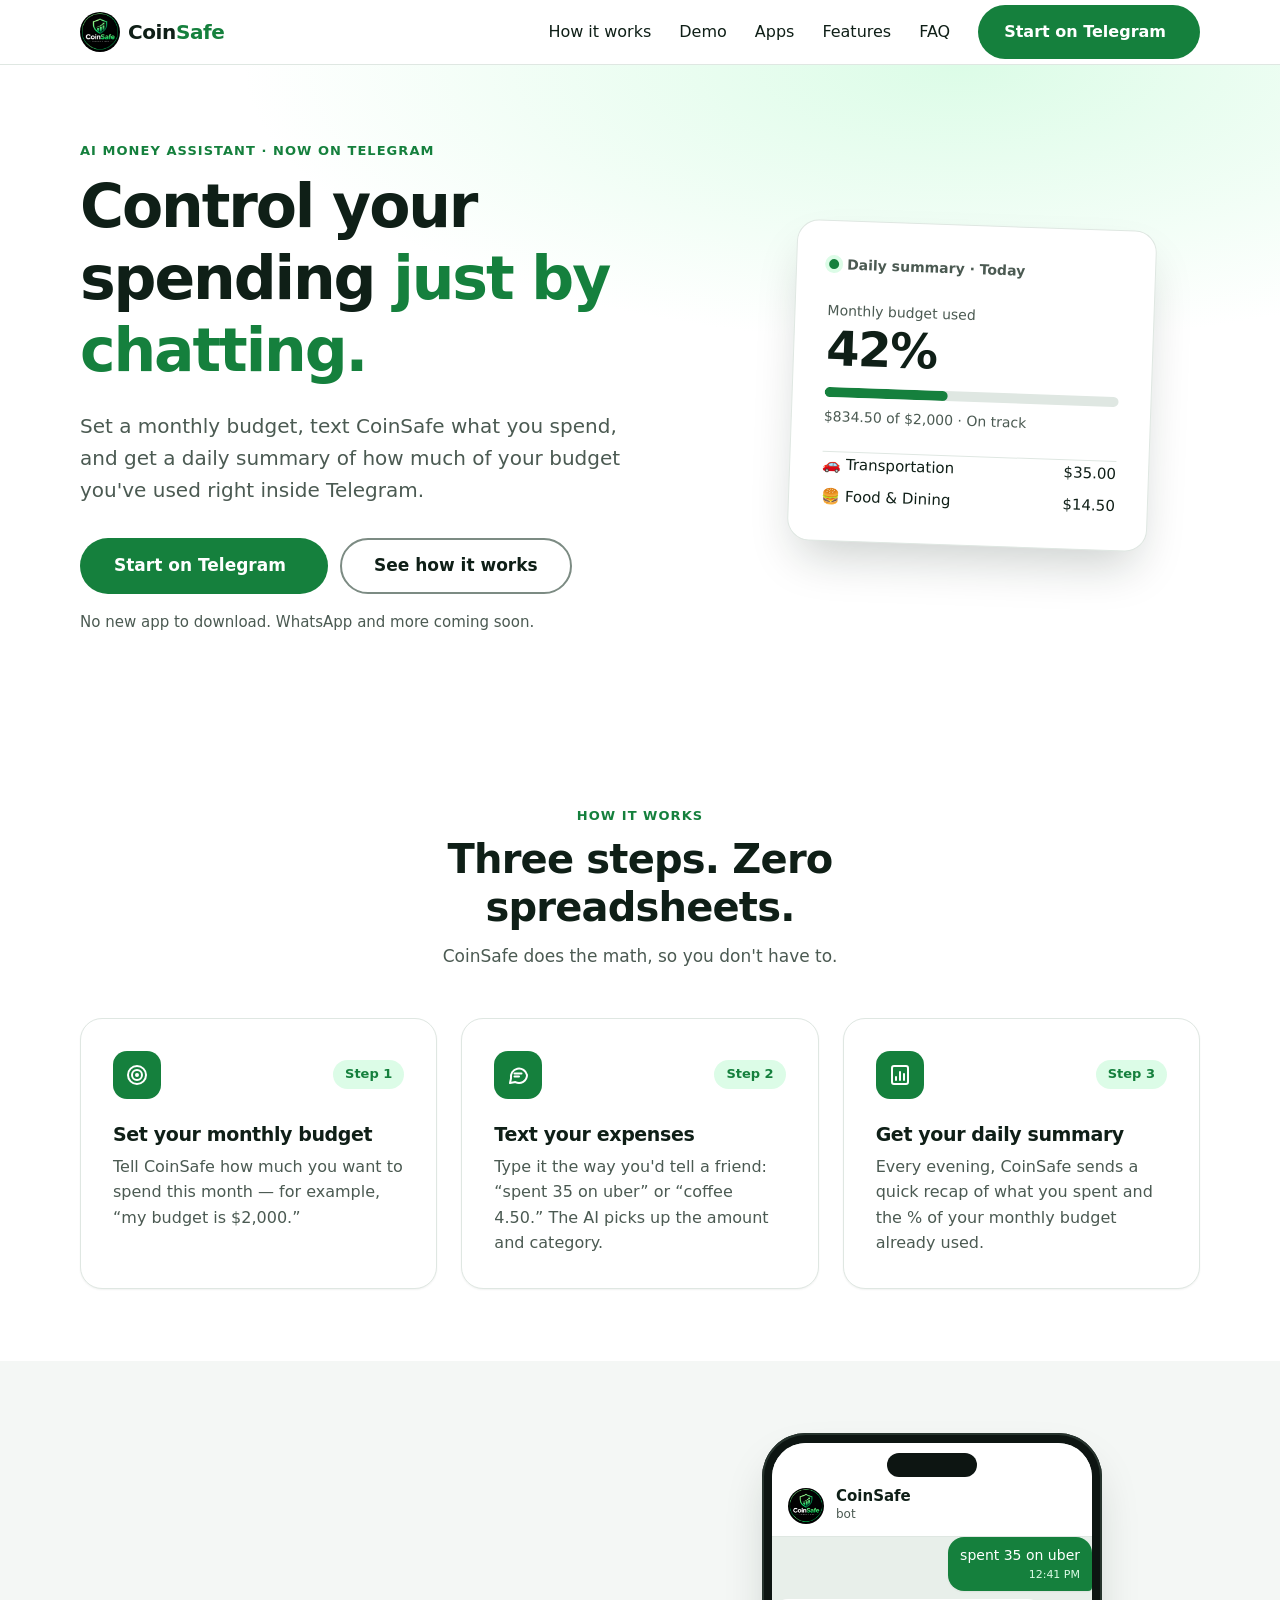
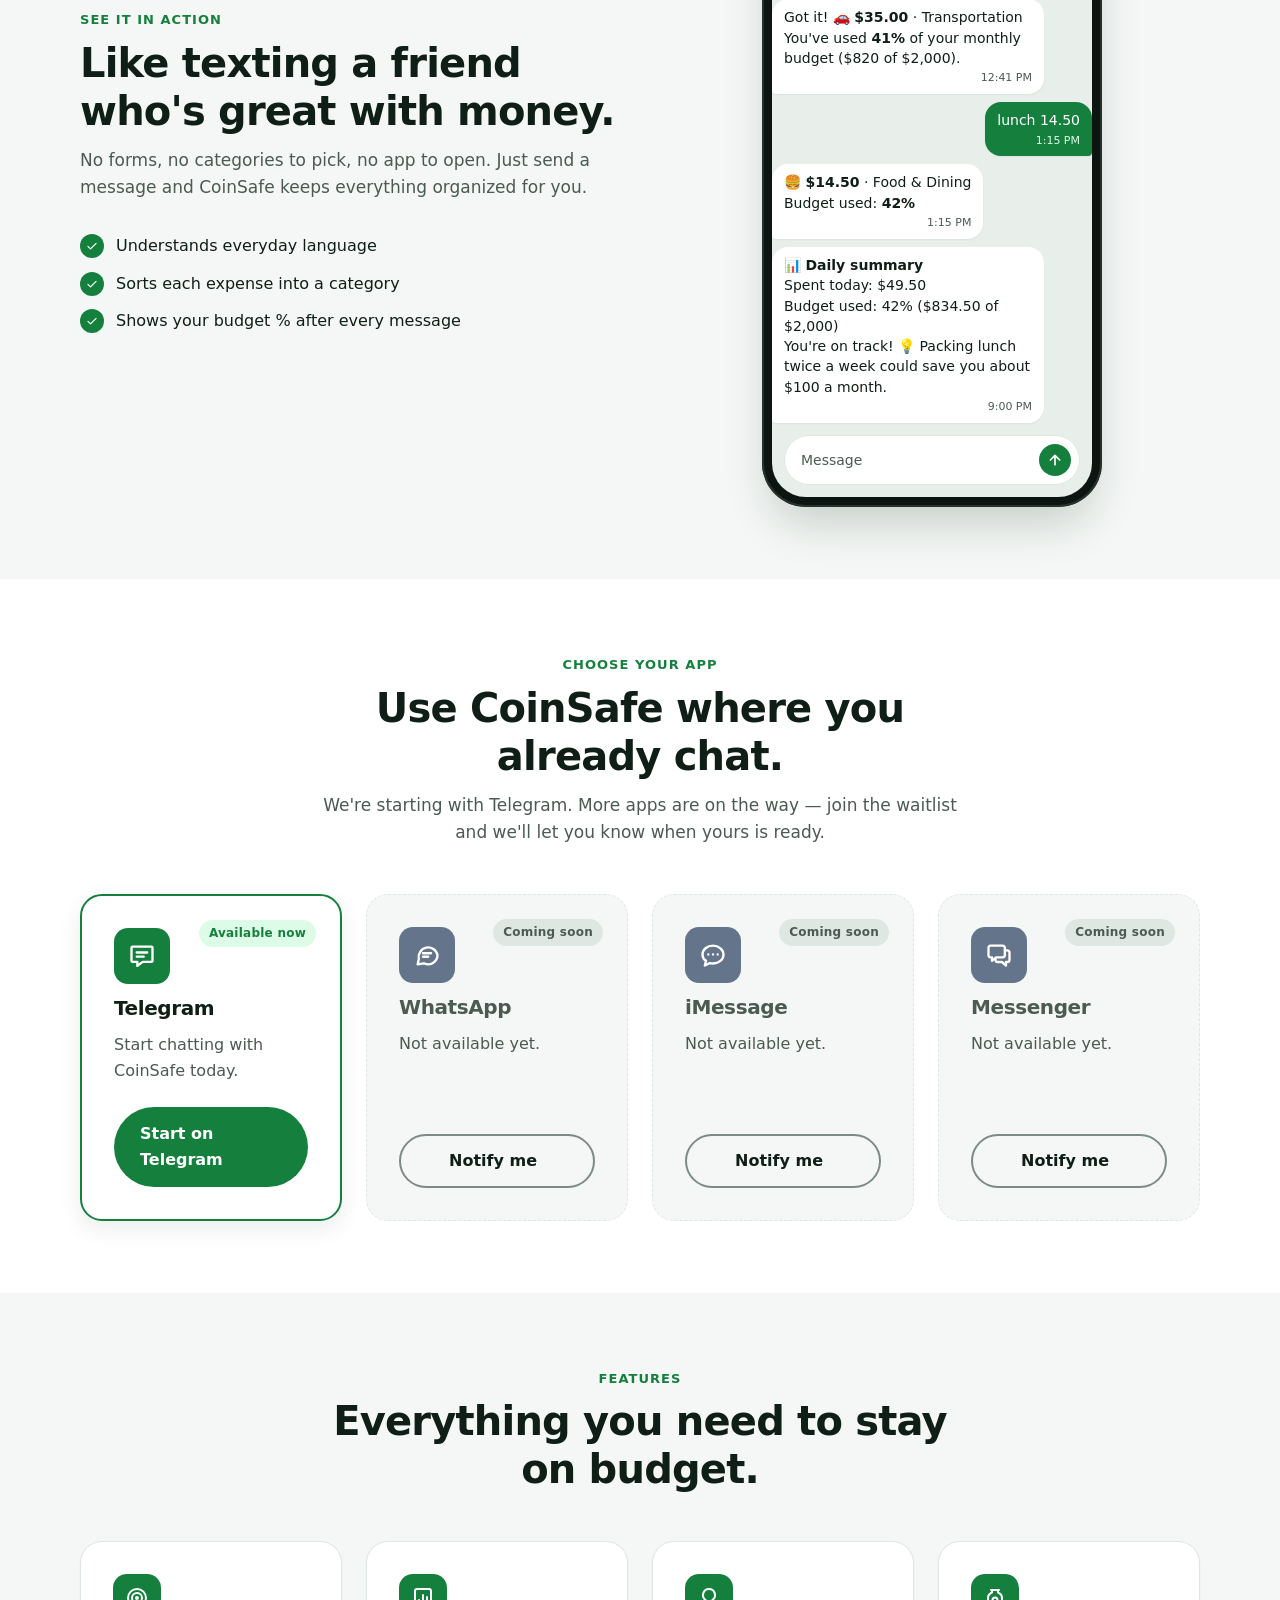
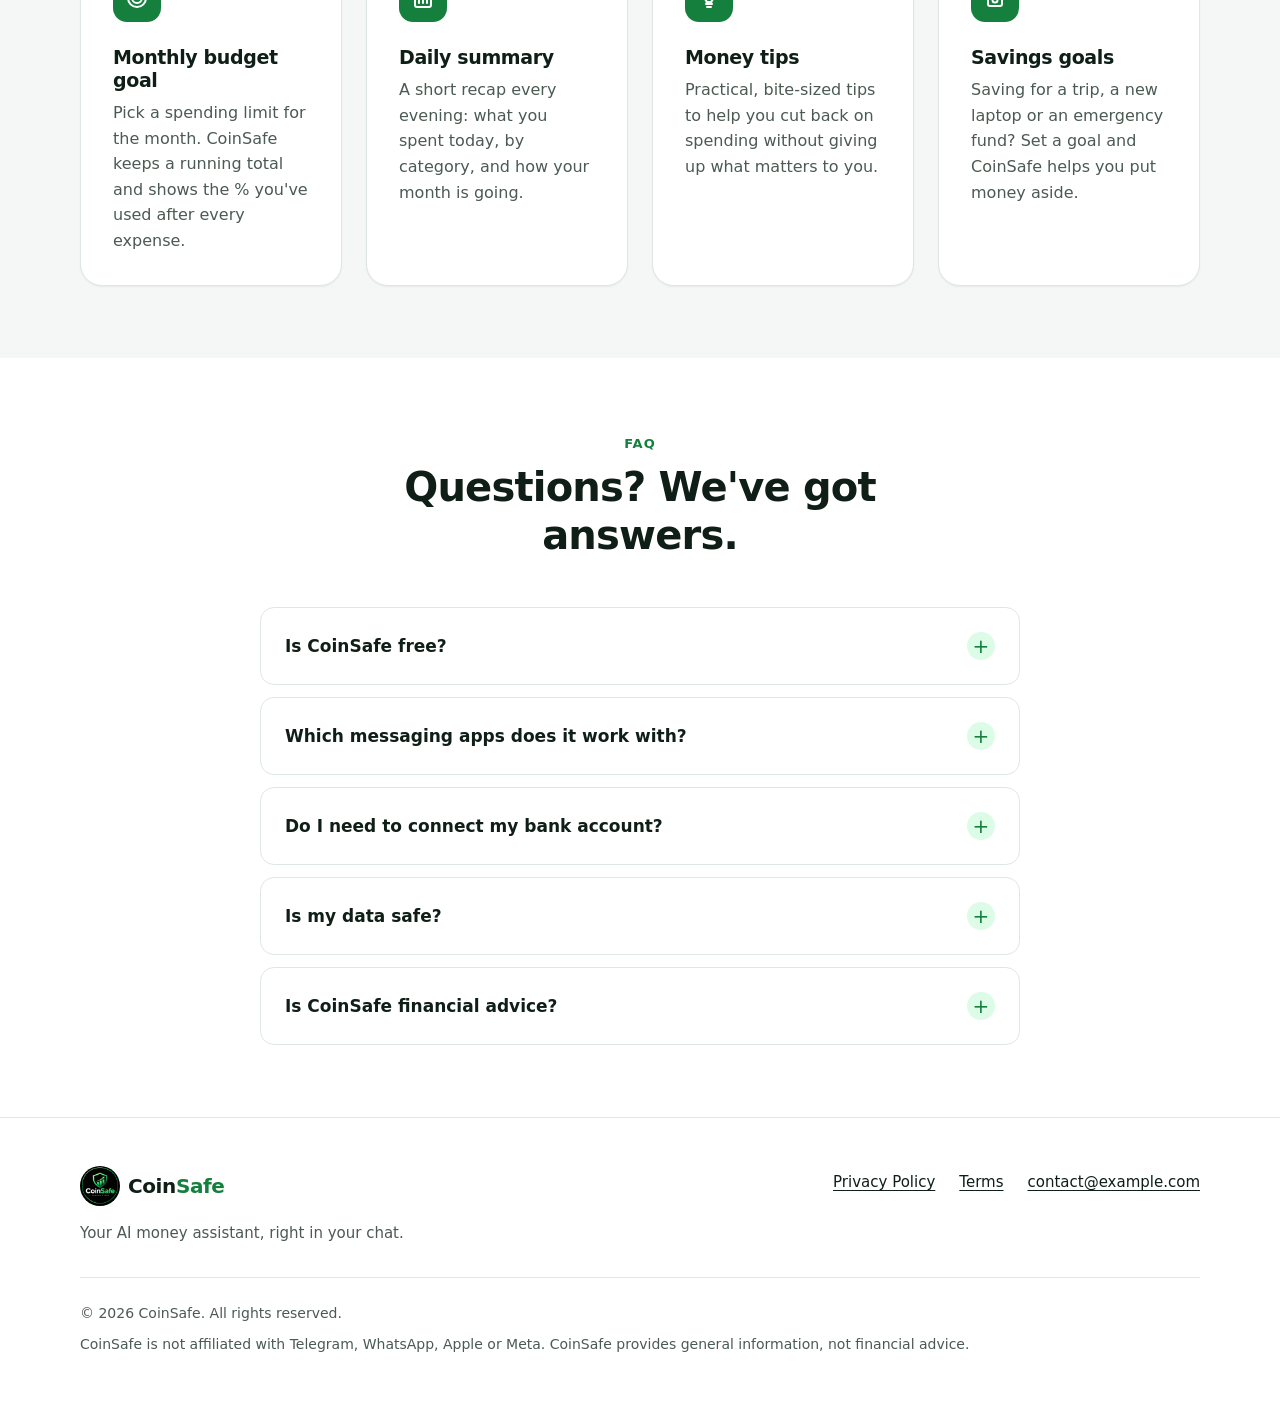
==== commit 06439127: "Replace SVG logo with the new CoinSafe logo image Use images/logo-256.png (resized from images/logo." ====
--- a/index.html
+++ b/index.html
@@ -22,7 +22,8 @@
       content="An AI money assistant that lives in your messaging app. Now on Telegram."
     />
 
-    <link rel="icon" href="assets/logo.svg" type="image/svg+xml" />
+    <link rel="icon" href="images/logo-256.png" type="image/png" />
+    <link rel="apple-touch-icon" href="images/logo-256.png" />
     <link rel="stylesheet" href="styles.css" />
 
     <!-- Adds the "js" class right away, so CSS knows JavaScript is available
@@ -43,28 +44,7 @@
     <header class="site-header">
       <div class="container header-inner">
         <a class="logo" href="#main" aria-label="CoinSafe — back to top">
-          <!-- Logo drawn in SVG: a shield (safety) with a coin (money) -->
-          <svg viewBox="0 0 32 32" aria-hidden="true">
-            <path
-              d="M16 2.5 27 6.5v8.2c0 6.9-4.6 12.6-11 14.8C9.6 27.3 5 21.6 5 14.7V6.5L16 2.5z"
-              fill="#15803d"
-            />
-            <circle
-              cx="16"
-              cy="15"
-              r="6.5"
-              fill="none"
-              stroke="#fff"
-              stroke-width="1.8"
-            />
-            <path
-              d="M16 10.6v8.8M18.3 12.6c-.4-.7-1.3-1.2-2.4-1.2-1.4 0-2.4.8-2.4 1.8 0 2.5 5 1.3 5 3.8 0 1.1-1.1 1.9-2.6 1.9-1.1 0-2.1-.5-2.6-1.3"
-              fill="none"
-              stroke="#fff"
-              stroke-width="1.6"
-              stroke-linecap="round"
-            />
-          </svg>
+          <img src="images/logo-256.png" alt="" width="40" height="40" />
           <span>Coin<span class="logo-accent">Safe</span></span>
         </a>
 
@@ -270,31 +250,13 @@
           <div class="phone reveal">
             <div class="phone__screen">
               <div class="chat-header">
-                <svg
+                <img
                   class="chat-header__avatar"
-                  viewBox="0 0 32 32"
-                  aria-hidden="true"
-                >
-                  <path
-                    d="M16 2.5 27 6.5v8.2c0 6.9-4.6 12.6-11 14.8C9.6 27.3 5 21.6 5 14.7V6.5L16 2.5z"
-                    fill="#15803d"
-                  />
-                  <circle
-                    cx="16"
-                    cy="15"
-                    r="6.5"
-                    fill="none"
-                    stroke="#fff"
-                    stroke-width="1.8"
-                  />
-                  <path
-                    d="M16 10.6v8.8M18.3 12.6c-.4-.7-1.3-1.2-2.4-1.2-1.4 0-2.4.8-2.4 1.8 0 2.5 5 1.3 5 3.8 0 1.1-1.1 1.9-2.6 1.9-1.1 0-2.1-.5-2.6-1.3"
-                    fill="none"
-                    stroke="#fff"
-                    stroke-width="1.6"
-                    stroke-linecap="round"
-                  />
-                </svg>
+                  src="images/logo-256.png"
+                  alt=""
+                  width="36"
+                  height="36"
+                />
                 <div>
                   <p class="chat-header__name">CoinSafe</p>
                   <p class="chat-header__status">bot</p>
@@ -761,7 +723,7 @@
       <div class="container footer-inner">
         <div class="footer-brand">
           <a class="logo" href="index.html">
-            <img src="assets/logo.svg" alt="" width="32" height="32" />
+            <img src="images/logo-256.png" alt="" width="40" height="40" />
             <span>Coin<span class="logo-accent">Safe</span></span>
           </a>
           <p class="footer-tagline">
--- a/styles.css
+++ b/styles.css
@@ -367,9 +367,12 @@
   color: var(--color-text);
 }
 
-.logo svg {
-  width: 32px;
-  height: 32px;
+/* The logo image is a round badge on a black square:
+   border-radius: 50% trims the black corners */
+.logo img {
+  width: 40px;
+  height: 40px;
+  border-radius: 50%;
 }
 
 .logo-accent {
@@ -764,6 +767,7 @@
 .chat-header__avatar {
   width: 36px;
   height: 36px;
+  border-radius: 50%;
 }
 
 .chat-header__name {
@@ -1211,11 +1215,6 @@
   gap: var(--space-6);
 }
 
-.footer-brand .logo img {
-  width: 32px;
-  height: 32px;
-}
-
 .footer-tagline {
   margin-top: var(--space-2);
   color: var(--color-muted);
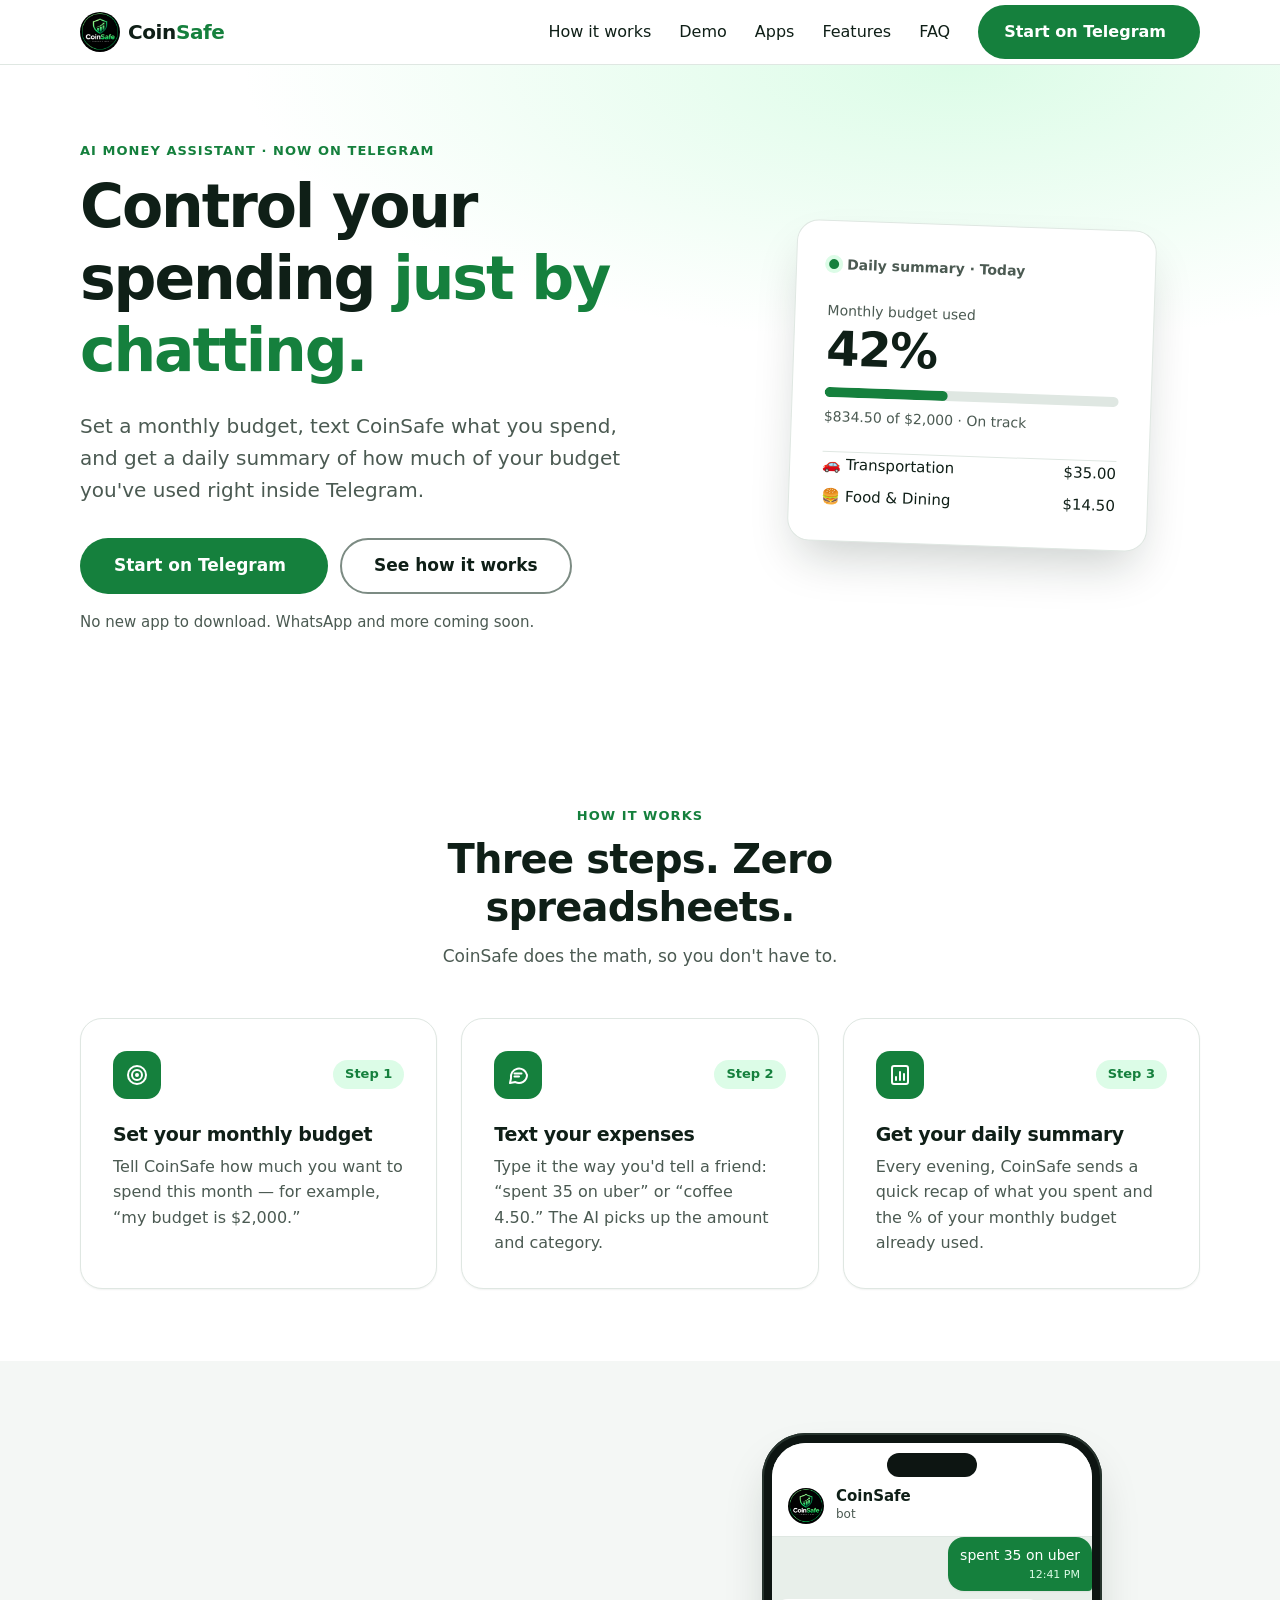
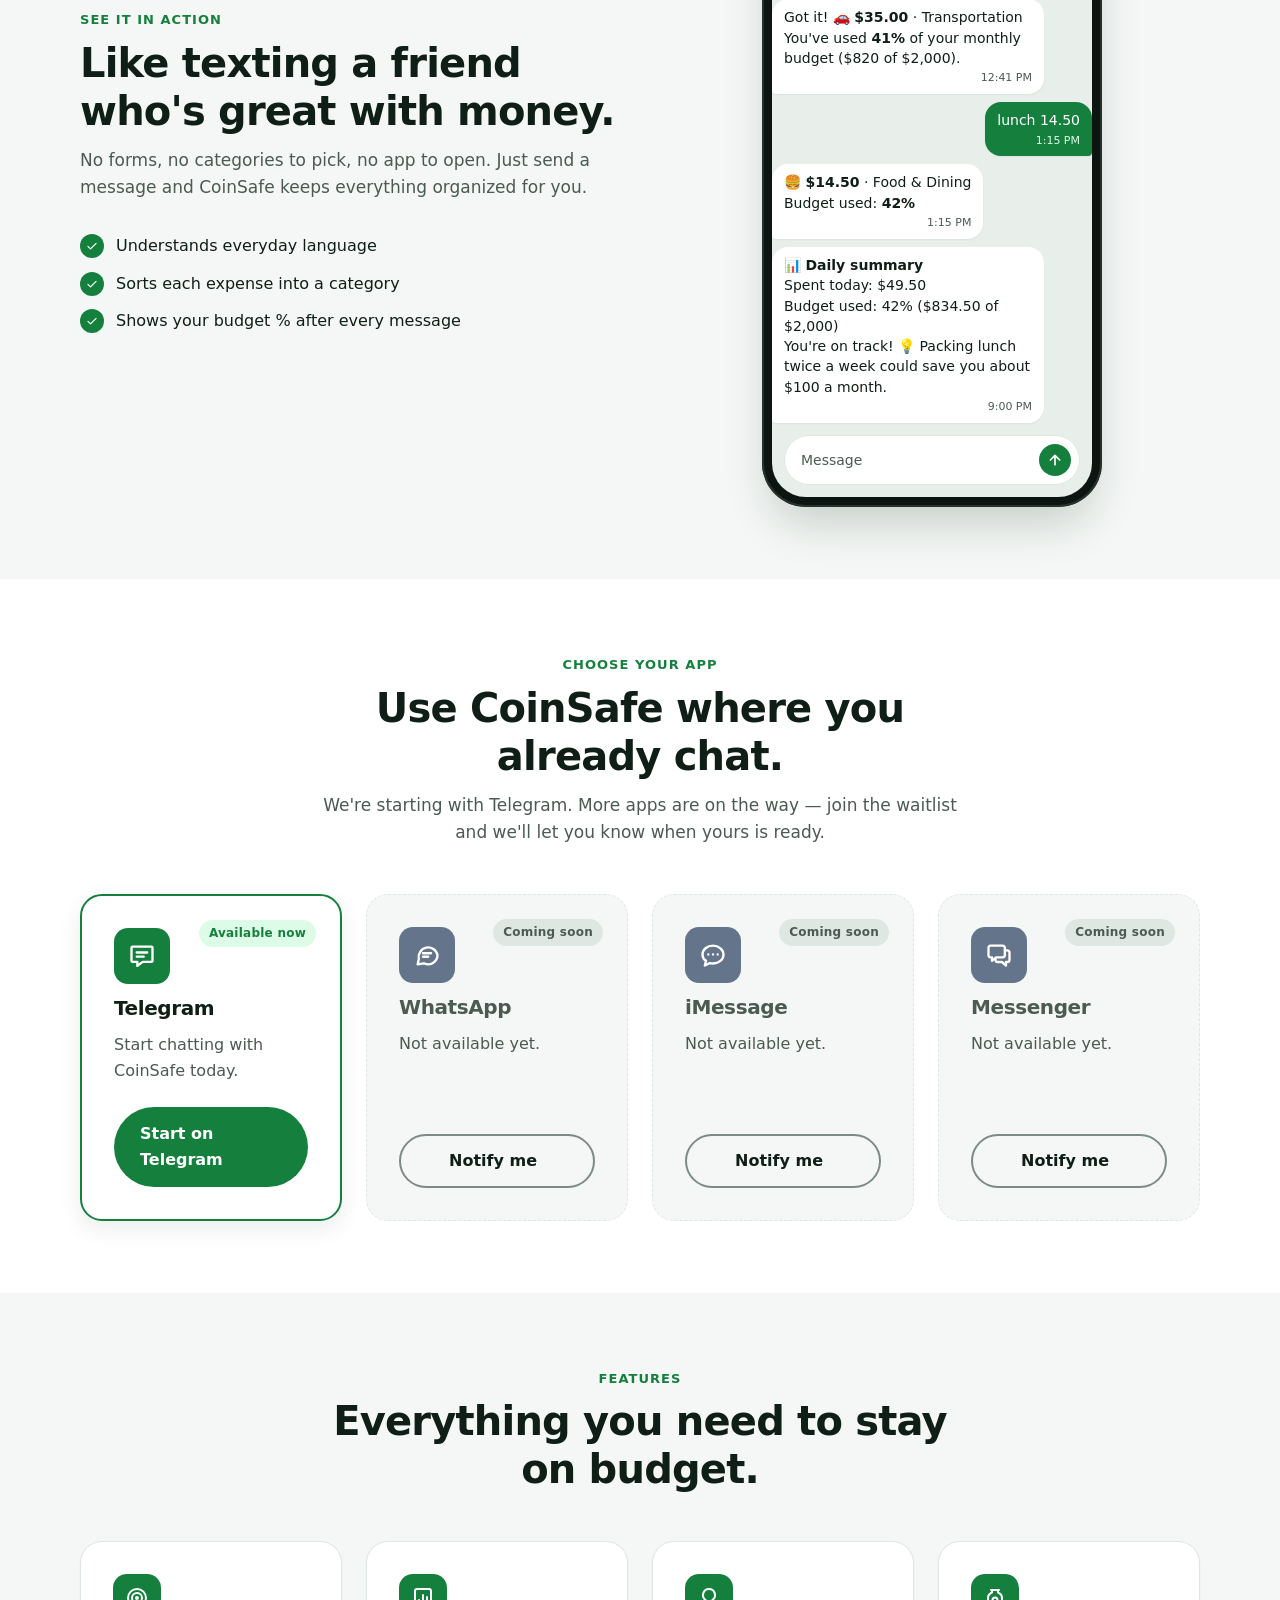
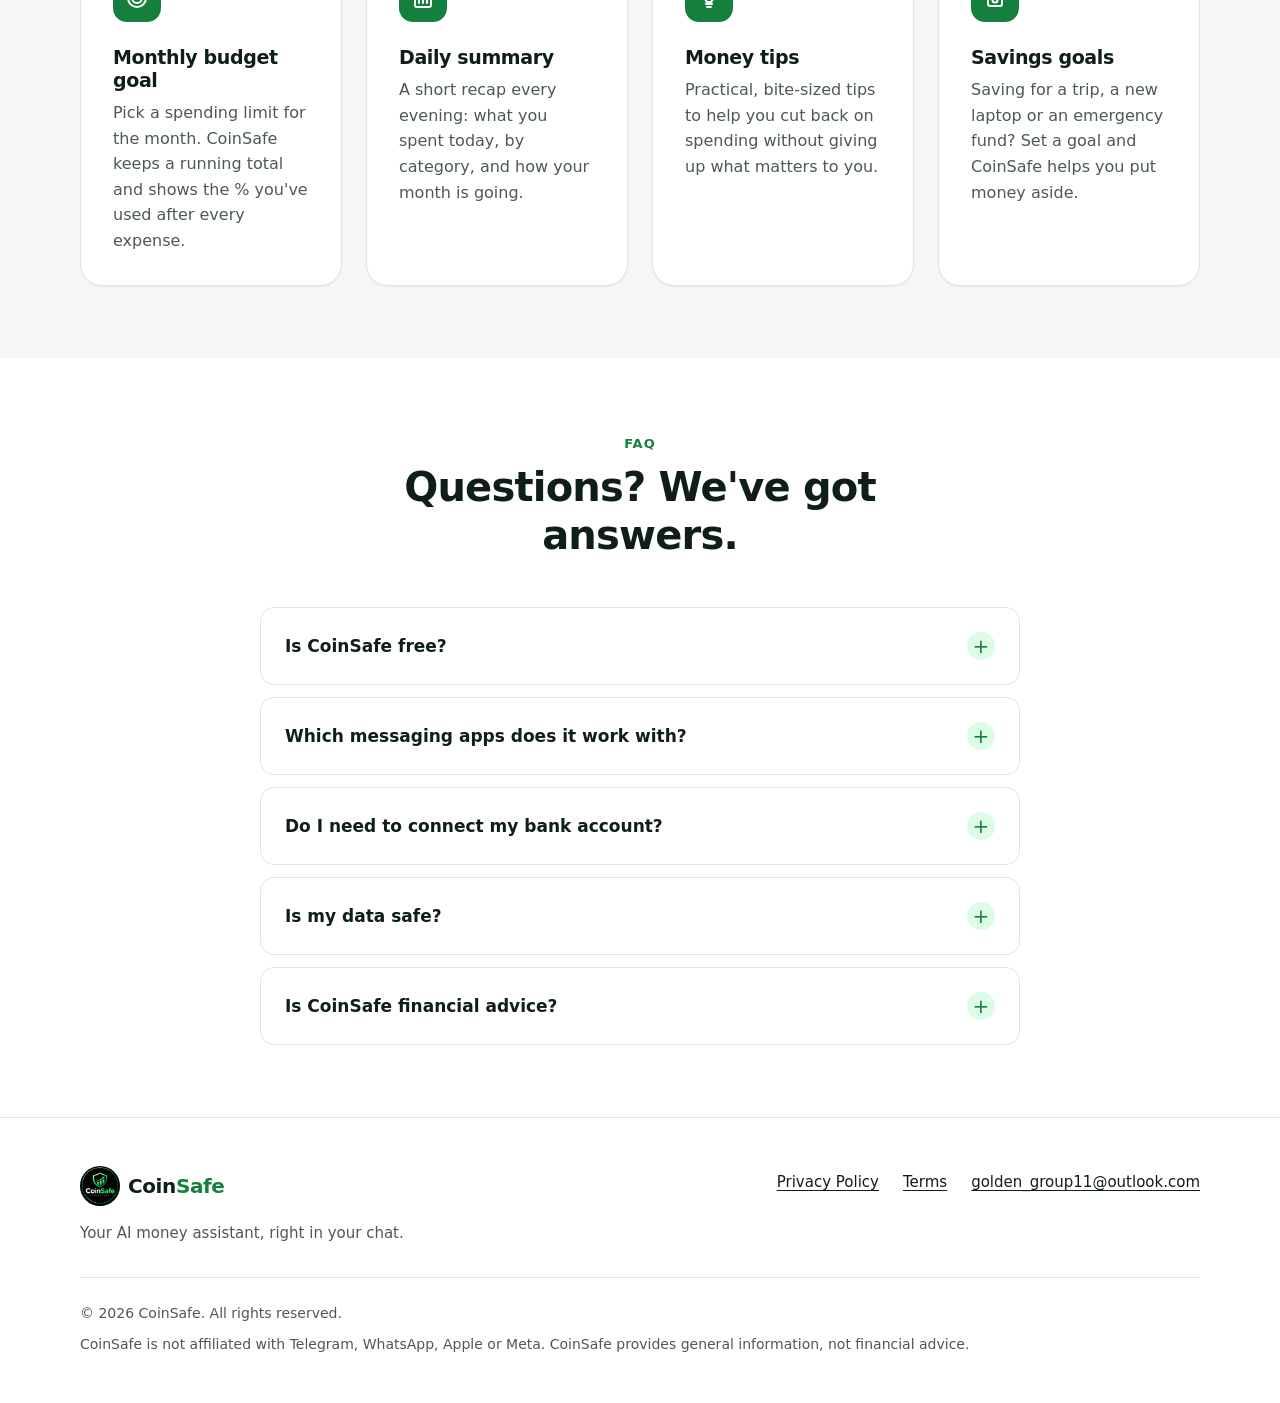
==== commit b1dfb408: "Use real contact email in footer and legal pages Co-Authored-By: Claude Opus 5.5 <noreply@anthropic." ====
--- a/index.html
+++ b/index.html
@@ -735,9 +735,8 @@
           <ul class="footer-links" role="list">
             <li><a href="privacy.html">Privacy Policy</a></li>
             <li><a href="terms.html">Terms</a></li>
-            <!-- TODO: replace with your real contact email -->
             <li>
-              <a href="mailto:contact@example.com">contact@example.com</a>
+              <a href="mailto:golden_group11@outlook.com">golden_group11@outlook.com</a>
             </li>
           </ul>
         </nav>
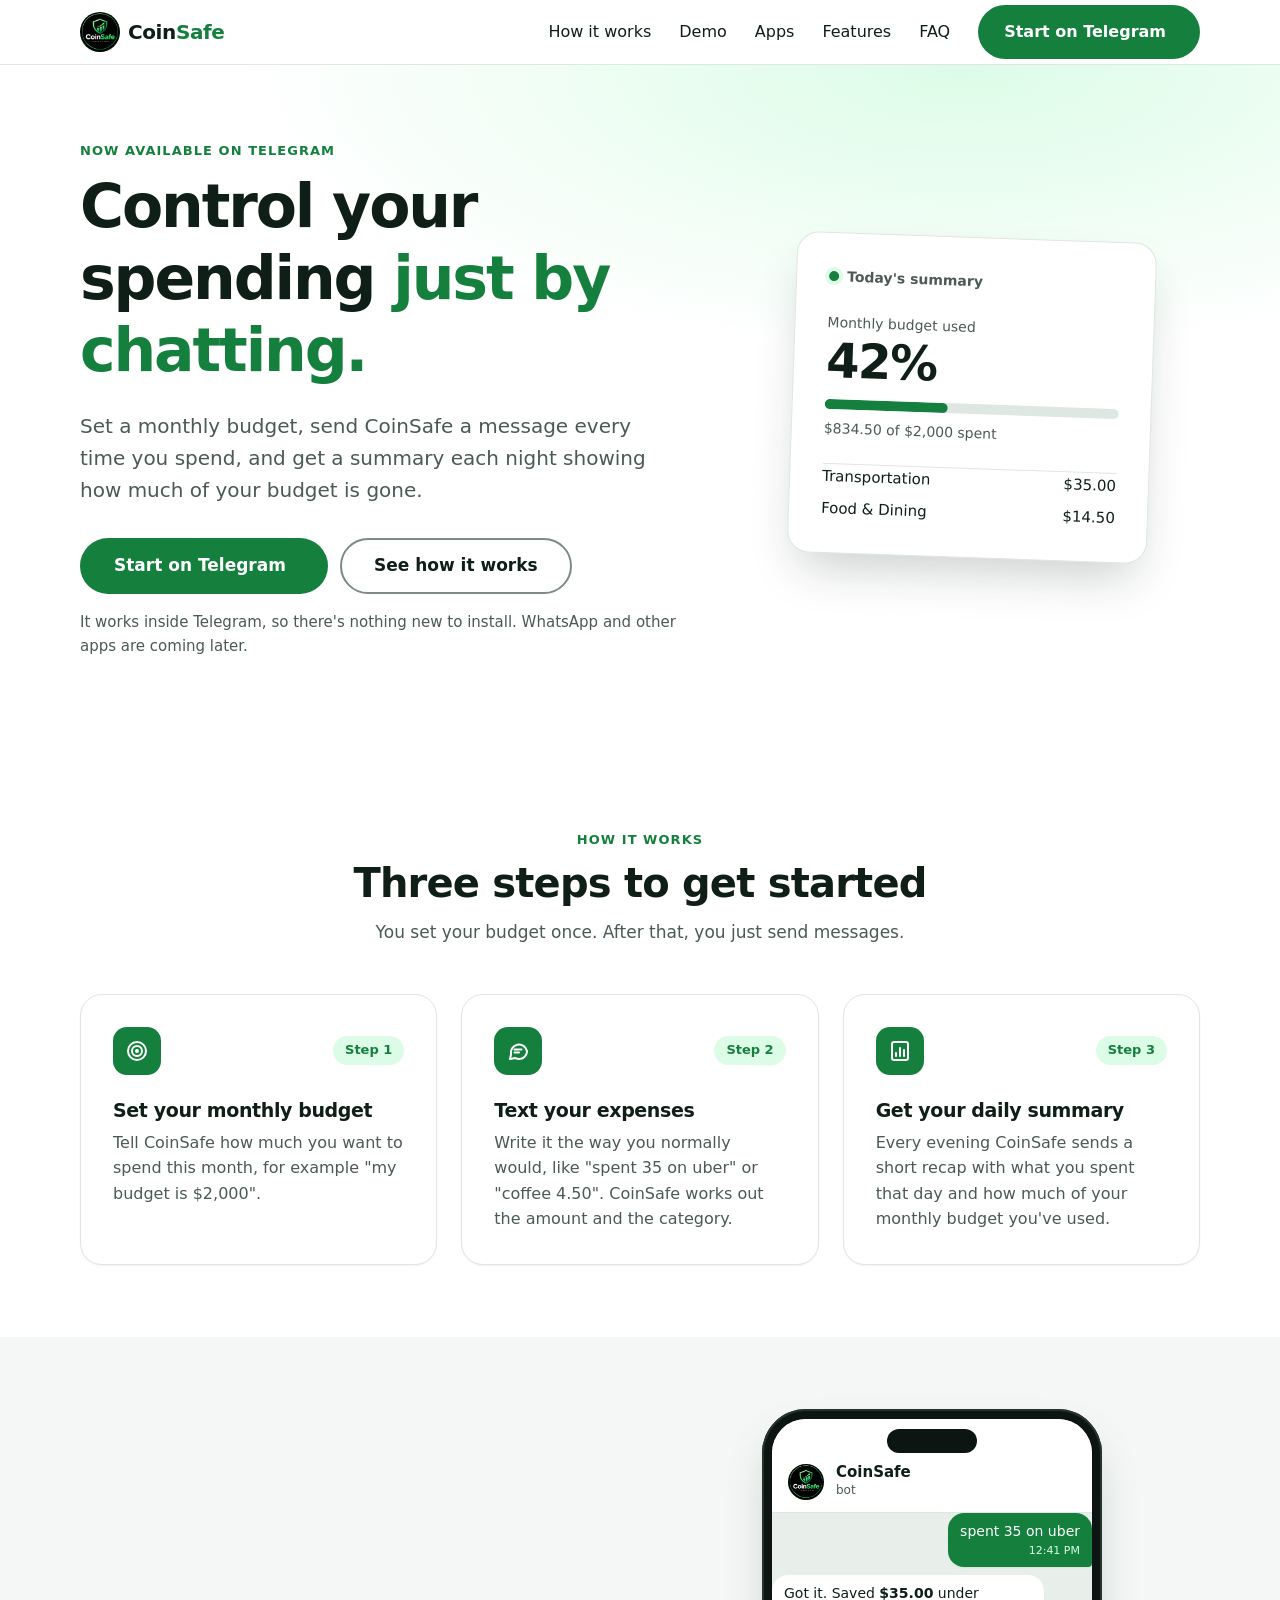
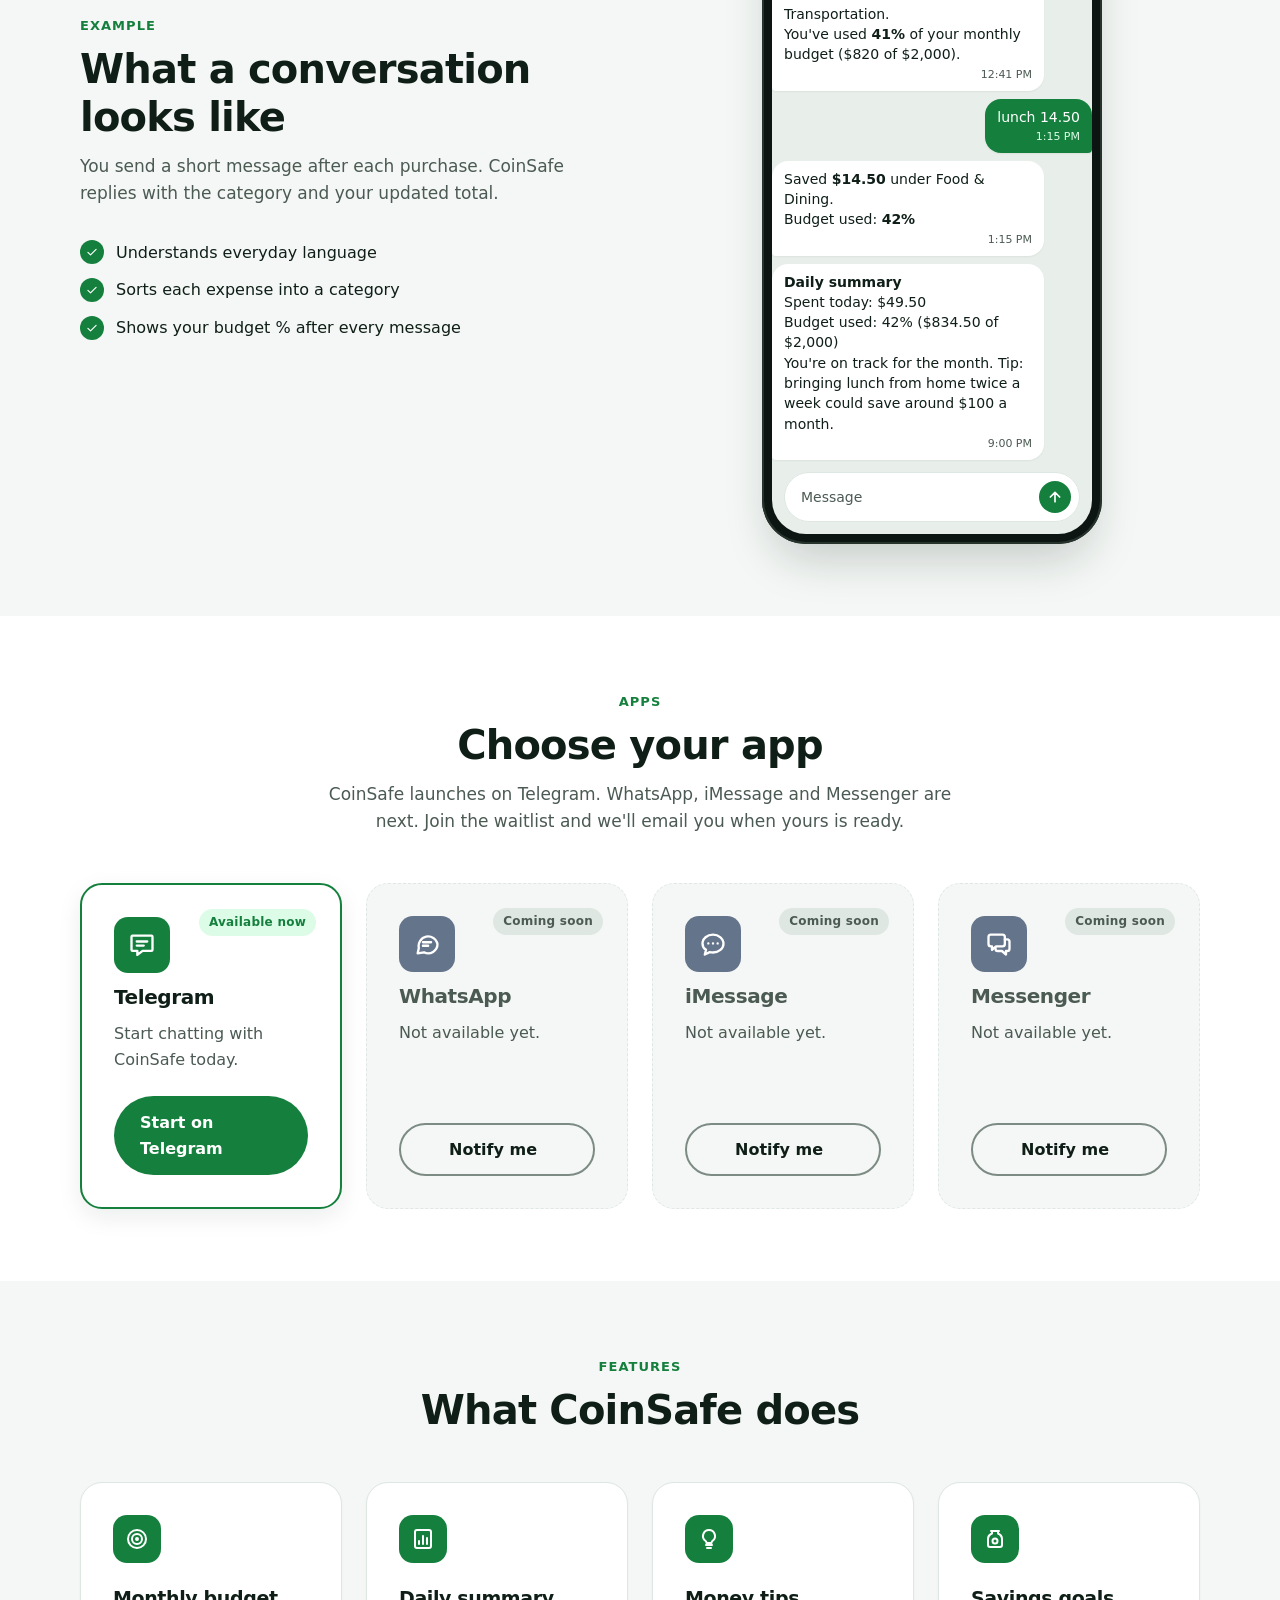
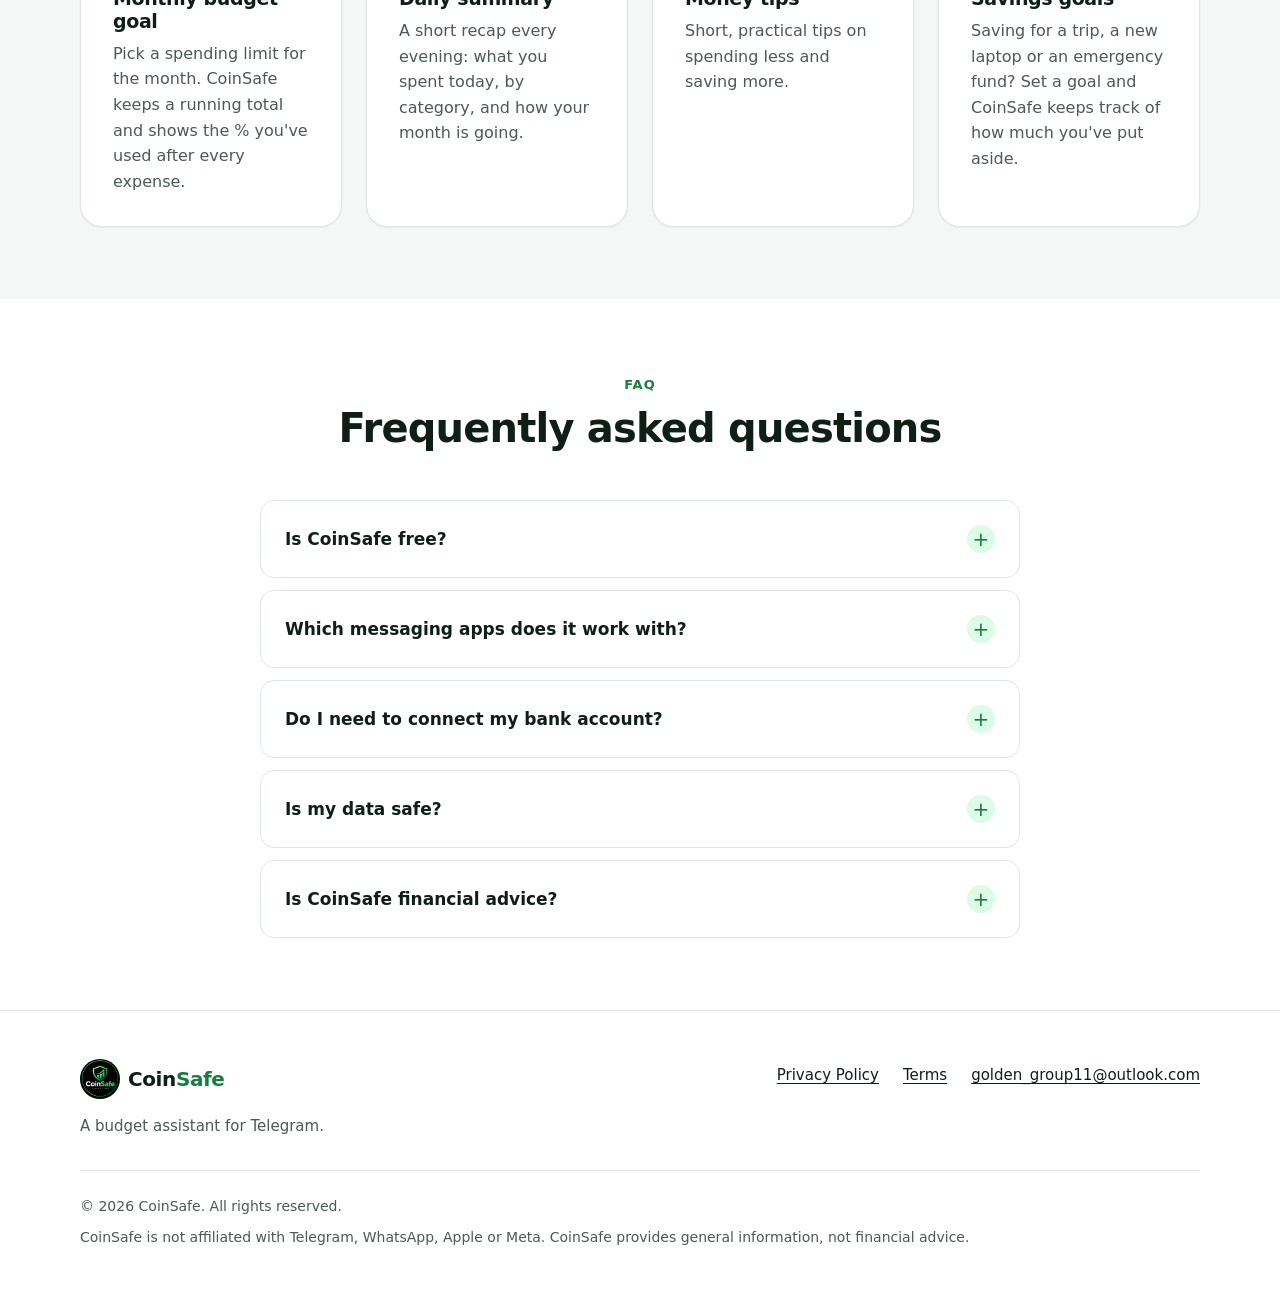
==== commit 6b1242b6: "Rewrite site copy in a plainer voice Remove em dashes, middle-dot separators, curly quotes and emoji" ====
--- a/index.html
+++ b/index.html
@@ -3,7 +3,7 @@
   <head>
     <meta charset="UTF-8" />
     <meta name="viewport" content="width=device-width, initial-scale=1" />
-    <title>CoinSafe — Your AI money assistant on Telegram</title>
+    <title>CoinSafe | Budget tracking on Telegram</title>
     <meta
       name="description"
       content="Set a monthly budget, text your expenses to CoinSafe on Telegram, and get a daily summary of how much of your budget you've used."
@@ -15,11 +15,11 @@
     <meta property="og:type" content="website" />
     <meta
       property="og:title"
-      content="CoinSafe — Control your spending just by chatting"
+      content="CoinSafe | Track your spending on Telegram"
     />
     <meta
       property="og:description"
-      content="An AI money assistant that lives in your messaging app. Now on Telegram."
+      content="Text your expenses to a Telegram bot and get a daily summary of your monthly budget."
     />
 
     <link rel="icon" href="images/logo-256.png" type="image/png" />
@@ -39,11 +39,11 @@
     <a class="skip-link" href="#main">Skip to main content</a>
 
     <!-- =====================================================
-       1. HEADER — logo + navigation
+       1. HEADER: logo + navigation
        ===================================================== -->
     <header class="site-header">
       <div class="container header-inner">
-        <a class="logo" href="#main" aria-label="CoinSafe — back to top">
+        <a class="logo" href="#main" aria-label="CoinSafe, back to top">
           <img src="images/logo-256.png" alt="" width="40" height="40" />
           <span>Coin<span class="logo-accent">Safe</span></span>
         </a>
@@ -89,20 +89,18 @@
 
     <main id="main">
       <!-- =====================================================
-         2. HERO — the first thing visitors see
+         2. HERO: the first thing visitors see
          ===================================================== -->
       <section class="hero" aria-labelledby="hero-title">
         <div class="container hero-inner">
           <div class="hero-content">
-            <p class="eyebrow">AI money assistant · Now on Telegram</p>
+            <p class="eyebrow">Now available on Telegram</p>
             <h1 id="hero-title" class="hero-title">
               Control your spending
               <span class="text-accent">just by chatting.</span>
             </h1>
             <p class="hero-subtitle">
-              Set a monthly budget, text CoinSafe what you spend, and get a
-              daily summary of how much of your budget you've used right inside
-              Telegram.
+              Set a monthly budget, send CoinSafe a message every time you spend, and get a summary each night showing how much of your budget is gone.
             </p>
             <div class="hero-actions">
               <!-- TODO: replace SEU_BOT_AQUI with your bot's username -->
@@ -121,7 +119,7 @@
               >
             </div>
             <p class="hero-note">
-              No new app to download. WhatsApp and more coming soon.
+              It works inside Telegram, so there's nothing new to install. WhatsApp and other apps are coming later.
             </p>
           </div>
 
@@ -130,7 +128,7 @@
           <div class="hero-visual" aria-hidden="true">
             <div class="summary-card">
               <p class="summary-card__header">
-                <span class="summary-card__dot"></span>Daily summary · Today
+                <span class="summary-card__dot"></span>Today's summary
               </p>
               <p class="summary-card__label">Monthly budget used</p>
               <p class="summary-card__value">42%</p>
@@ -138,10 +136,10 @@
               <div class="progress">
                 <div class="progress__bar" style="--value: 42%"></div>
               </div>
-              <p class="summary-card__meta">$834.50 of $2,000 · On track</p>
+              <p class="summary-card__meta">$834.50 of $2,000 spent</p>
               <ul class="summary-card__list" role="list">
-                <li><span>🚗 Transportation</span><span>$35.00</span></li>
-                <li><span>🍔 Food &amp; Dining</span><span>$14.50</span></li>
+                <li><span>Transportation</span><span>$35.00</span></li>
+                <li><span>Food &amp; Dining</span><span>$14.50</span></li>
               </ul>
             </div>
           </div>
@@ -149,17 +147,17 @@
       </section>
 
       <!-- =====================================================
-         3. HOW IT WORKS — 3 steps
+         3. HOW IT WORKS: 3 steps
          ===================================================== -->
       <section id="how-it-works" class="section" aria-labelledby="how-title">
         <div class="container">
           <header class="section-header reveal">
             <p class="eyebrow">How it works</p>
             <h2 id="how-title" class="section-title">
-              Three steps. Zero spreadsheets.
+              Three steps to get started
             </h2>
             <p class="section-subtitle">
-              CoinSafe does the math, so you don't have to.
+              You set your budget once. After that, you just send messages.
             </p>
           </header>
 
@@ -178,8 +176,7 @@
               </div>
               <h3>Set your monthly budget</h3>
               <p>
-                Tell CoinSafe how much you want to spend this month — for
-                example, “my budget is $2,000.”
+                Tell CoinSafe how much you want to spend this month, for example "my budget is $2,000".
               </p>
             </li>
             <li class="card step reveal">
@@ -195,8 +192,7 @@
               </div>
               <h3>Text your expenses</h3>
               <p>
-                Type it the way you'd tell a friend: “spent 35 on uber” or
-                “coffee 4.50.” The AI picks up the amount and category.
+                Write it the way you normally would, like "spent 35 on uber" or "coffee 4.50". CoinSafe works out the amount and the category.
               </p>
             </li>
             <li class="card step reveal">
@@ -212,8 +208,7 @@
               </div>
               <h3>Get your daily summary</h3>
               <p>
-                Every evening, CoinSafe sends a quick recap of what you spent
-                and the % of your monthly budget already used.
+                Every evening CoinSafe sends a short recap with what you spent that day and how much of your monthly budget you've used.
               </p>
             </li>
           </ol>
@@ -221,7 +216,7 @@
       </section>
 
       <!-- =====================================================
-         4. DEMO — phone mockup with a sample conversation
+         4. DEMO: phone mockup with a sample conversation
          ===================================================== -->
       <section
         id="demo"
@@ -230,13 +225,12 @@
       >
         <div class="container demo-inner">
           <div class="demo-text reveal">
-            <p class="eyebrow">See it in action</p>
+            <p class="eyebrow">Example</p>
             <h2 id="demo-title" class="section-title">
-              Like texting a friend who's great with money.
+              What a conversation looks like
             </h2>
             <p class="section-subtitle">
-              No forms, no categories to pick, no app to open. Just send a
-              message and CoinSafe keeps everything organized for you.
+              You send a short message after each purchase. CoinSafe replies with the category and your updated total.
             </p>
             <ul class="checklist" role="list">
               <li>Understands everyday language</li>
@@ -273,8 +267,7 @@
                   <span class="msg__time">12:41 PM</span>
                 </li>
                 <li class="msg msg--bot">
-                  <span class="visually-hidden">CoinSafe: </span>Got it! 🚗
-                  <strong>$35.00</strong> · Transportation<br />
+                  <span class="visually-hidden">CoinSafe: </span>Got it. Saved <strong>$35.00</strong> under Transportation.<br />
                   You've used <strong>41%</strong> of your monthly budget ($820
                   of $2,000).
                   <span class="msg__time">12:41 PM</span>
@@ -284,18 +277,15 @@
                   <span class="msg__time">1:15 PM</span>
                 </li>
                 <li class="msg msg--bot">
-                  <span class="visually-hidden">CoinSafe: </span>🍔
-                  <strong>$14.50</strong> · Food &amp; Dining<br />
+                  <span class="visually-hidden">CoinSafe: </span>Saved <strong>$14.50</strong> under Food &amp; Dining.<br />
                   Budget used: <strong>42%</strong>
                   <span class="msg__time">1:15 PM</span>
                 </li>
                 <li class="msg msg--bot">
-                  <span class="visually-hidden">CoinSafe: </span>📊
-                  <strong>Daily summary</strong><br />
+                  <span class="visually-hidden">CoinSafe: </span><strong>Daily summary</strong><br />
                   Spent today: $49.50<br />
                   Budget used: 42% ($834.50 of $2,000)<br />
-                  You're on track! 💡 Packing lunch twice a week could save you
-                  about $100 a month.
+                  You're on track for the month. Tip: bringing lunch from home twice a week could save around $100 a month.
                   <span class="msg__time">9:00 PM</span>
                 </li>
               </ol>
@@ -324,19 +314,18 @@
       </section>
 
       <!-- =====================================================
-         5. CHOOSE YOUR APP — Telegram live, others coming soon
+         5. CHOOSE YOUR APP: Telegram live, others coming soon
          Icons are generic chat bubbles, not official logos.
          ===================================================== -->
       <section id="apps" class="section" aria-labelledby="apps-title">
         <div class="container">
           <header class="section-header reveal">
-            <p class="eyebrow">Choose your app</p>
+            <p class="eyebrow">Apps</p>
             <h2 id="apps-title" class="section-title">
-              Use CoinSafe where you already chat.
+              Choose your app
             </h2>
             <p class="section-subtitle">
-              We're starting with Telegram. More apps are on the way — join the
-              waitlist and we'll let you know when yours is ready.
+              CoinSafe launches on Telegram. WhatsApp, iMessage and Messenger are next. Join the waitlist and we'll email you when yours is ready.
             </p>
           </header>
 
@@ -450,7 +439,7 @@
           <header class="section-header reveal">
             <p class="eyebrow">Features</p>
             <h2 id="features-title" class="section-title">
-              Everything you need to stay on budget.
+              What CoinSafe does
             </h2>
           </header>
 
@@ -493,8 +482,7 @@
               /></span>
               <h3>Money tips</h3>
               <p>
-                Practical, bite-sized tips to help you cut back on spending
-                without giving up what matters to you.
+                Short, practical tips on spending less and saving more.
               </p>
             </li>
             <li class="card feature-card reveal">
@@ -507,8 +495,7 @@
               /></span>
               <h3>Savings goals</h3>
               <p>
-                Saving for a trip, a new laptop or an emergency fund? Set a goal
-                and CoinSafe helps you put money aside.
+                Saving for a trip, a new laptop or an emergency fund? Set a goal and CoinSafe keeps track of how much you've put aside.
               </p>
             </li>
           </ul>
@@ -516,7 +503,7 @@
       </section>
 
       <!-- =====================================================
-         8. FAQ — <details>/<summary> is a native accordion:
+         8. FAQ: <details>/<summary> is a native accordion:
          keyboard-accessible with zero JavaScript.
          name="faq" makes only one answer open at a time
          (in browsers that support it).
@@ -526,7 +513,7 @@
           <header class="section-header reveal">
             <p class="eyebrow">FAQ</p>
             <h2 id="faq-title" class="section-title">
-              Questions? We've got answers.
+              Frequently asked questions
             </h2>
           </header>
 
@@ -546,10 +533,8 @@
               <summary>Which messaging apps does it work with?</summary>
               <div class="faq-answer">
                 <p>
-                  Right now, CoinSafe works on Telegram only. WhatsApp, iMessage
-                  and Messenger are coming soon —
-                  <a href="#apps">join the waitlist</a> to hear when your app is
-                  ready.
+                  Right now, only Telegram. WhatsApp, iMessage and Messenger are coming soon. You can
+                  <a href="#apps">join the waitlist</a> to hear when your app is ready.
                 </p>
               </div>
             </details>
@@ -593,7 +578,7 @@
     </main>
 
     <!-- =====================================================
-       6. WAITLIST — pop-up form opened by "Notify me"
+       6. WAITLIST: pop-up form opened by "Notify me"
        <dialog> is a native HTML pop-up: it traps focus,
        closes with Esc and darkens the page behind it.
        ===================================================== -->
@@ -727,7 +712,7 @@
             <span>Coin<span class="logo-accent">Safe</span></span>
           </a>
           <p class="footer-tagline">
-            Your AI money assistant, right in your chat.
+            A budget assistant for Telegram.
           </p>
         </div>
 
--- a/styles.css
+++ b/styles.css
@@ -1,5 +1,5 @@
 /* =========================================================
-   CoinSafe — styles.css
+   CoinSafe styles.css
 
    Mobile-first: the base styles are for small screens.
    Media queries with (min-width: ...) add layout for
@@ -57,7 +57,7 @@
 }
 
 /* Dark mode: follows the user's operating system setting.
-   We only redefine the variables — every rule that uses them
+   We only redefine the variables, and every rule that uses them
    updates automatically. */
 @media (prefers-color-scheme: dark) {
   :root {
@@ -95,7 +95,7 @@
   margin: 0;
 }
 
-/* Smooth scrolling for menu links — only if the user is OK with motion */
+/* Smooth scrolling for menu links: only if the user is OK with motion */
 @media (prefers-reduced-motion: no-preference) {
   html {
     scroll-behavior: smooth;
@@ -691,7 +691,7 @@
 
 
 /* ---------------------------------------------------------
-   7. Demo — phone mockup
+   7. Demo: phone mockup
    --------------------------------------------------------- */
 .demo-inner {
   display: grid;
